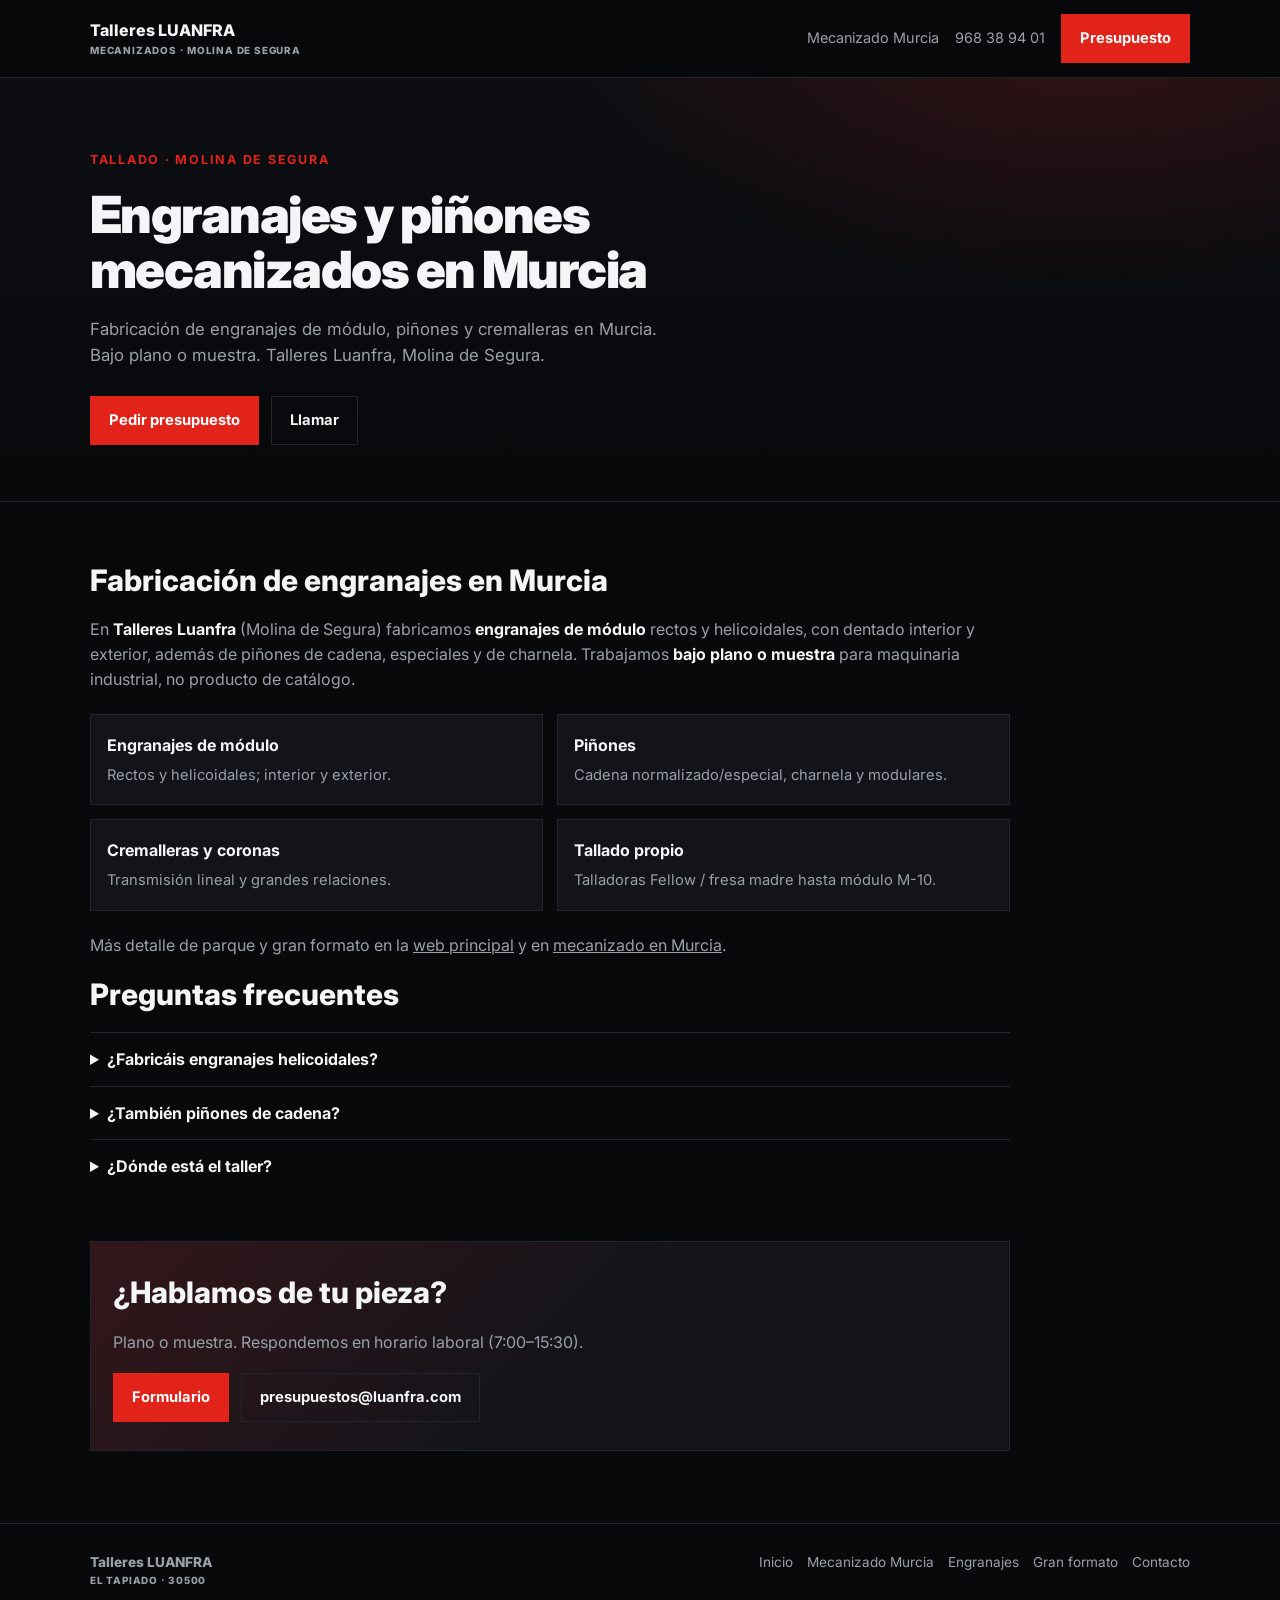
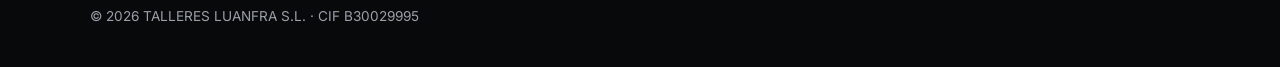
==== engranajes/index.html @ b8476b58 "Add engranajes and gran-formato SEO landings" ====
<!DOCTYPE html>
<html lang="es">
<head>
<meta charset="UTF-8">
<meta name="viewport" content="width=device-width, initial-scale=1.0">
<title>Engranajes y piñones en Murcia | Talleres Luanfra</title>
<meta name="description" content="Fabricación de engranajes de módulo, piñones y cremalleras en Murcia. Bajo plano o muestra. Talleres Luanfra, Molina de Segura.">
<link rel="canonical" href="https://www.luanfra.com/engranajes/">
<meta name="robots" content="index, follow, max-image-preview:large">
<meta name="geo.region" content="ES-MC">
<meta name="geo.placename" content="Molina de Segura">
<meta property="og:type" content="website">
<meta property="og:locale" content="es_ES">
<meta property="og:site_name" content="Talleres Luanfra S.L.">
<meta property="og:title" content="Engranajes y piñones mecanizados en Murcia">
<meta property="og:description" content="Fabricación de engranajes de módulo, piñones y cremalleras en Murcia. Bajo plano o muestra. Talleres Luanfra, Molina de Segura.">
<meta property="og:url" content="https://www.luanfra.com/engranajes/">
<meta property="og:image" content="https://www.luanfra.com/og-image.jpg">
<meta name="twitter:card" content="summary_large_image">
<link rel="icon" href="/favicon.ico" sizes="any">
<script type="application/ld+json">
{"@context":"https://schema.org","@type":["Service","ProfessionalService"],"name":"Engranajes y piñones mecanizados en Murcia","provider":{"@type":"LocalBusiness","name":"Talleres Luanfra S.L.","url":"https://www.luanfra.com/","telephone":"+34968389401","address":{"@type":"PostalAddress","streetAddress":"Calle Cañada Morcillo, s/n · Pol. Ind. El Tapiado","addressLocality":"Molina de Segura","addressRegion":"Murcia","postalCode":"30500","addressCountry":"ES"}},"areaServed":"ES-MC","url":"https://www.luanfra.com/engranajes/"}
</script>
<link rel="preconnect" href="https://fonts.googleapis.com">
<link rel="preconnect" href="https://fonts.gstatic.com" crossorigin>
<link href="https://fonts.googleapis.com/css2?family=Inter:wght@400;500;600;700;800;900&display=swap" rel="stylesheet">
<style>
:root{--rojo:#E2231A;--bg:#08090B;--fg:#F4F5F6;--muted:#9AA0A8;--card:#12141A;--line:#22252E;--f:'Inter',system-ui,sans-serif;--pad:clamp(20px,4.6vw,60px);--max:920px}
*{box-sizing:border-box;margin:0;padding:0}body{font-family:var(--f);background:var(--bg);color:var(--fg);line-height:1.55}
a{color:inherit}.wrap{width:min(100% - 2*var(--pad),1100px);margin-inline:auto}
.nav{position:sticky;top:0;z-index:20;background:rgba(8,9,11,.92);backdrop-filter:blur(10px);border-bottom:1px solid var(--line)}
.nav-in{display:flex;align-items:center;justify-content:space-between;gap:16px;padding:14px 0}
.marca{text-decoration:none;font-weight:800}.marca small{display:block;font-size:.62rem;color:var(--muted);letter-spacing:.08em}
.nav-links{display:flex;gap:16px;align-items:center;font-size:.9rem;color:var(--muted)}.nav-links a{text-decoration:none}
.btn{display:inline-flex;align-items:center;gap:8px;padding:12px 18px;font-weight:700;font-size:.92rem;text-decoration:none;border:1px solid transparent}
.btn-acc{background:var(--rojo);color:#fff}.btn-linea{border-color:var(--line)}
.hero{padding:72px 0 56px;border-bottom:1px solid var(--line);background:radial-gradient(900px 420px at 85% -10%,rgba(226,35,26,.18),transparent 60%),linear-gradient(180deg,#0c0e12,var(--bg))}
.eyebrow{color:var(--rojo);font-size:.78rem;font-weight:700;letter-spacing:.14em;text-transform:uppercase;margin-bottom:18px}
h1{font-size:clamp(2rem,5vw,3.2rem);line-height:1.08;font-weight:900;letter-spacing:-.03em;max-width:18ch;margin-bottom:18px}
.lead{font-size:1.05rem;color:var(--muted);max-width:54ch;margin-bottom:28px}.lead strong{color:var(--fg)}
.ctas{display:flex;flex-wrap:wrap;gap:12px}main{padding:56px 0 72px}.prose{max-width:var(--max)}
.prose h2{font-size:clamp(1.4rem,3vw,1.85rem);font-weight:800;margin:42px 0 14px}.prose h2:first-child{margin-top:0}
.prose p,.prose li{color:var(--muted)}.prose p{margin-bottom:14px}.prose strong{color:var(--fg)}
.prose ul{padding-left:1.15rem;margin:10px 0 18px}.prose li{margin:6px 0}
.grid{display:grid;grid-template-columns:repeat(2,1fr);gap:14px;margin:22px 0}
.card{background:var(--card);border:1px solid var(--line);padding:18px 16px}.card h3{font-size:1rem;margin-bottom:6px}.card p{font-size:.92rem;margin:0}
.faq details{border-top:1px solid var(--line);padding:14px 0}.faq summary{cursor:pointer;font-weight:700}
.cta-final{margin-top:48px;padding:28px 22px;background:linear-gradient(135deg,rgba(226,35,26,.16),transparent 55%),var(--card);border:1px solid var(--line)}
footer{border-top:1px solid var(--line);padding:28px 0 40px;color:var(--muted);font-size:.85rem}
.pie{display:flex;flex-wrap:wrap;gap:16px;justify-content:space-between;margin-bottom:18px}.pie nav{display:flex;flex-wrap:wrap;gap:14px}.pie a{text-decoration:none;color:var(--muted)}
@media(max-width:780px){.grid{grid-template-columns:1fr}.nav-links a:not(.btn){display:none}}
</style>
</head>
<body>
<nav class="nav"><div class="wrap nav-in">
<a class="marca" href="/">Talleres LUANFRA<small>MECANIZADOS · MOLINA DE SEGURA</small></a>
<div class="nav-links">
<a href="/mecanizado-murcia/">Mecanizado Murcia</a>
<a href="tel:+34968389401">968 38 94 01</a>
<a class="btn btn-acc" href="/#contacto">Presupuesto</a>
</div></div></nav>
<header class="hero"><div class="wrap">
<p class="eyebrow">Tallado · Molina de Segura</p>
<h1>Engranajes y piñones mecanizados en Murcia</h1>
<p class="lead">Fabricación de engranajes de módulo, piñones y cremalleras en Murcia. Bajo plano o muestra. Talleres Luanfra, Molina de Segura.</p>
<div class="ctas">
<a class="btn btn-acc" href="/#contacto">Pedir presupuesto</a>
<a class="btn btn-linea" href="tel:+34968389401">Llamar</a>
</div></div></header>
<main class="wrap"><article class="prose">
<h2>Fabricación de engranajes en Murcia</h2>
<p>En <strong>Talleres Luanfra</strong> (Molina de Segura) fabricamos <strong>engranajes de módulo</strong> rectos y helicoidales, con dentado interior y exterior, además de piñones de cadena, especiales y de charnela. Trabajamos <strong>bajo plano o muestra</strong> para maquinaria industrial, no producto de catálogo.</p>
<div class="grid">
<div class="card"><h3>Engranajes de módulo</h3><p>Rectos y helicoidales; interior y exterior.</p></div>
<div class="card"><h3>Piñones</h3><p>Cadena normalizado/especial, charnela y modulares.</p></div>
<div class="card"><h3>Cremalleras y coronas</h3><p>Transmisión lineal y grandes relaciones.</p></div>
<div class="card"><h3>Tallado propio</h3><p>Talladoras Fellow / fresa madre hasta módulo M-10.</p></div>
</div>
<p>Más detalle de parque y gran formato en la <a href="/">web principal</a> y en <a href="/mecanizado-murcia/">mecanizado en Murcia</a>.</p>
<div class="faq"><h2>Preguntas frecuentes</h2>
<details><summary>¿Fabricáis engranajes helicoidales?</summary><p>Sí, rectos y helicoidales según plano.</p></details>
<details><summary>¿También piñones de cadena?</summary><p>Sí, paso normalizado y especial, charnela y especiales.</p></details>
<details><summary>¿Dónde está el taller?</summary><p>Polígono El Tapiado, Molina de Segura (Murcia). Tel. 968 38 94 01.</p></details>
</div>
<div class="cta-final"><h2>¿Hablamos de tu pieza?</h2>
<p style="color:var(--muted);margin-bottom:18px">Plano o muestra. Respondemos en horario laboral (7:00–15:30).</p>
<div class="ctas"><a class="btn btn-acc" href="/#contacto">Formulario</a>
<a class="btn btn-linea" href="mailto:presupuestos@luanfra.com">presupuestos@luanfra.com</a></div></div>
</article></main>
<footer><div class="wrap"><div class="pie">
<a class="marca" href="/">Talleres LUANFRA<small>EL TAPIADO · 30500</small></a>
<nav><a href="/">Inicio</a><a href="/mecanizado-murcia/">Mecanizado Murcia</a><a href="/engranajes/">Engranajes</a><a href="/mecanizado-gran-formato/">Gran formato</a><a href="/#contacto">Contacto</a></nav>
</div><div>© <span id="y"></span> TALLERES LUANFRA S.L. · CIF B30029995</div></div></footer>
<script>document.getElementById('y').textContent=new Date().getFullYear()</script>
</body></html>
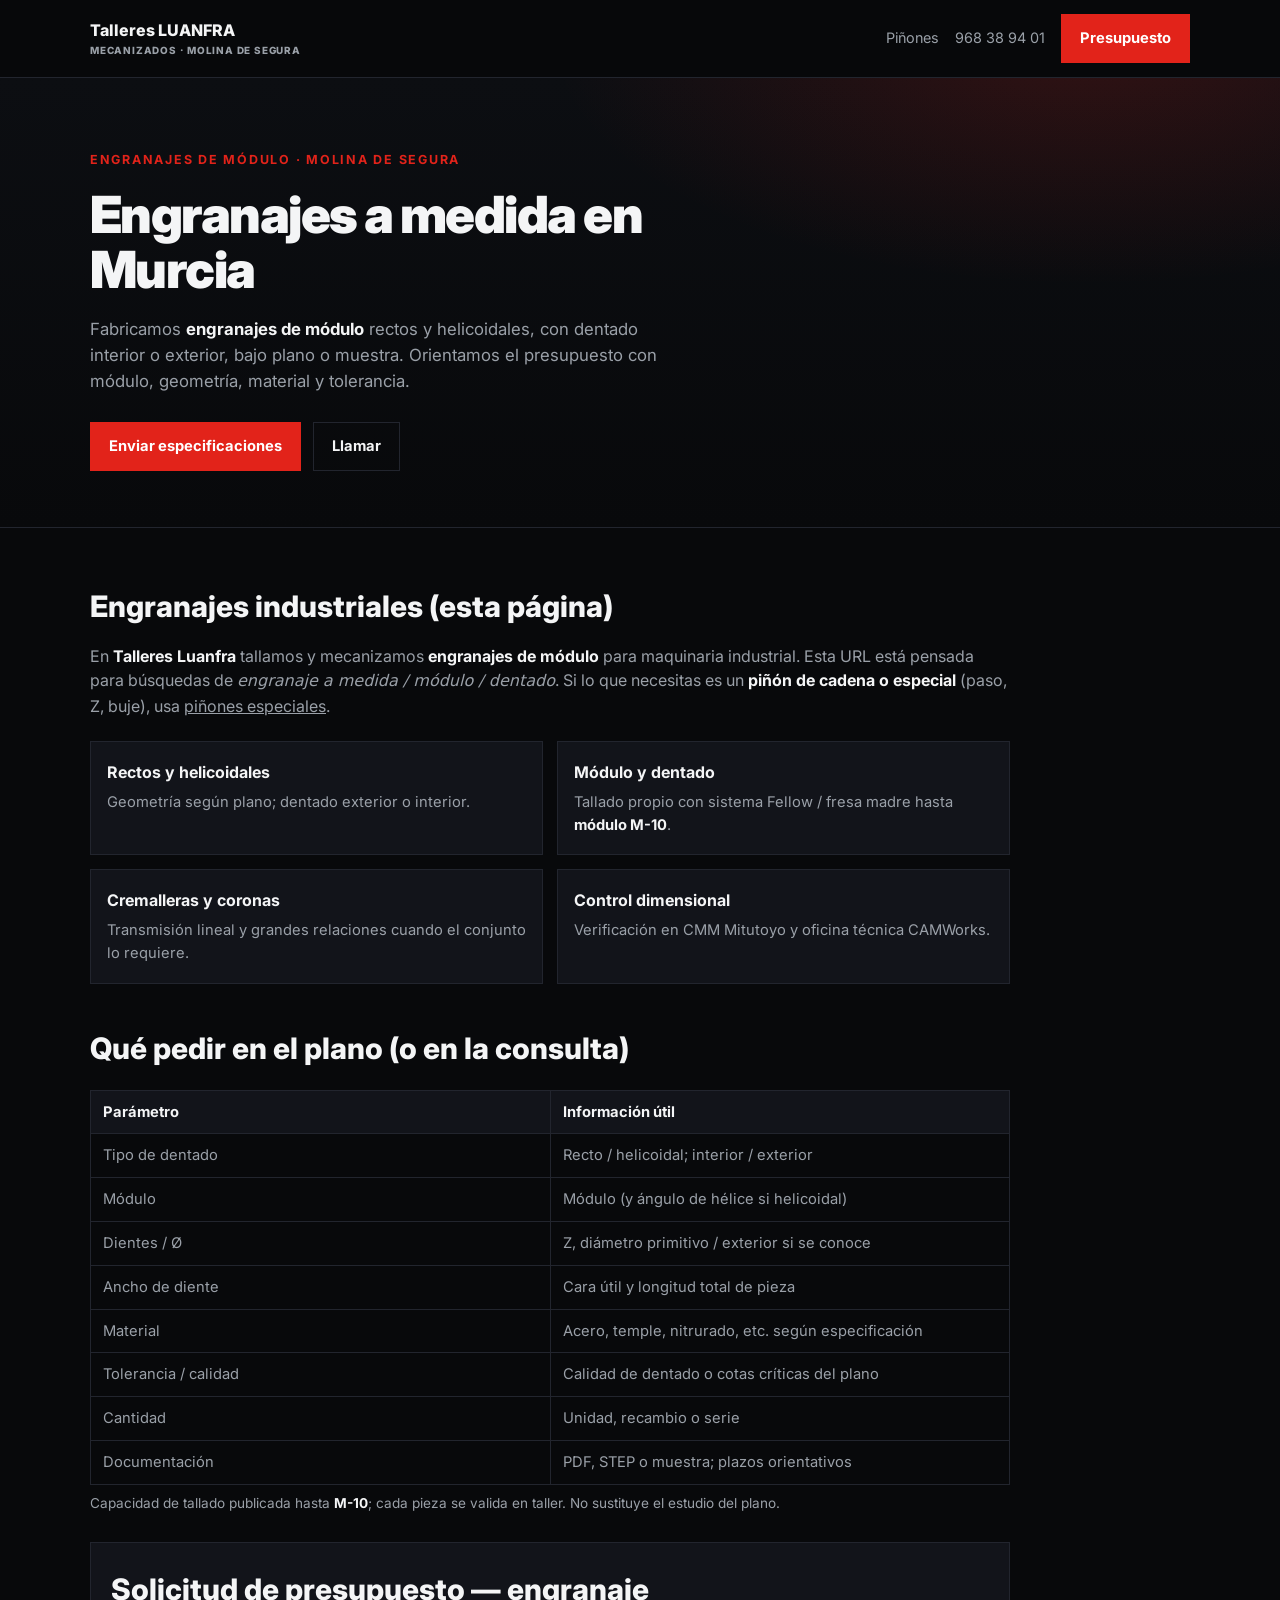
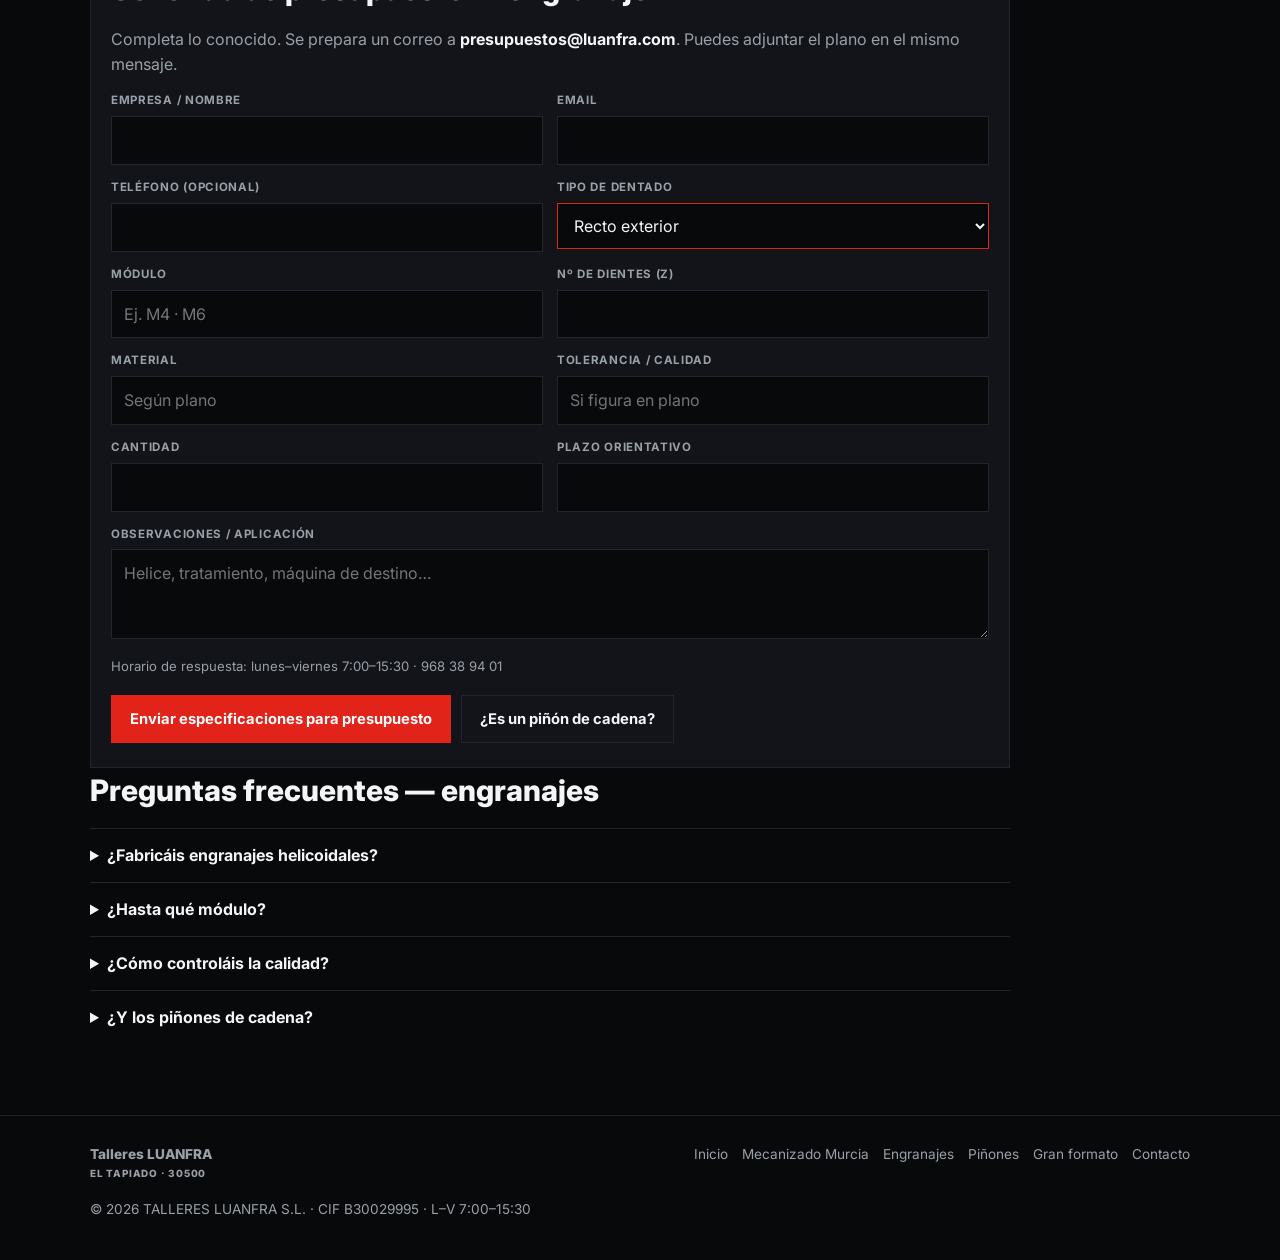
==== commit a87ebe88: "Differentiate service landings and unify hours for B2B capture. Rewrite pinones vs engranajes with g" ====
--- a/engranajes/index.html
+++ b/engranajes/index.html
@@ -3,8 +3,8 @@
 <head>
 <meta charset="UTF-8">
 <meta name="viewport" content="width=device-width, initial-scale=1.0">
-<title>Engranajes y piñones en Murcia | Talleres Luanfra</title>
-<meta name="description" content="Fabricación de engranajes de módulo, piñones y cremalleras en Murcia. Bajo plano o muestra. Talleres Luanfra, Molina de Segura.">
+<title>Engranajes a medida en Murcia | Talleres Luanfra</title>
+<meta name="description" content="Engranajes de módulo rectos y helicoidales, dentado interior y exterior, bajo plano. Módulo, material y tolerancia. Talleres Luanfra, Molina de Segura.">
 <link rel="canonical" href="https://www.luanfra.com/engranajes/">
 <meta name="robots" content="index, follow, max-image-preview:large">
 <meta name="geo.region" content="ES-MC">
@@ -12,14 +12,14 @@
 <meta property="og:type" content="website">
 <meta property="og:locale" content="es_ES">
 <meta property="og:site_name" content="Talleres Luanfra S.L.">
-<meta property="og:title" content="Engranajes y piñones mecanizados en Murcia">
-<meta property="og:description" content="Fabricación de engranajes de módulo, piñones y cremalleras en Murcia. Bajo plano o muestra. Talleres Luanfra, Molina de Segura.">
+<meta property="og:title" content="Engranajes a medida en Murcia">
+<meta property="og:description" content="Engranajes de módulo, dentado interior/exterior y control dimensional. Bajo plano o muestra.">
 <meta property="og:url" content="https://www.luanfra.com/engranajes/">
 <meta property="og:image" content="https://www.luanfra.com/og-image.jpg">
 <meta name="twitter:card" content="summary_large_image">
 <link rel="icon" href="/favicon.ico" sizes="any">
 <script type="application/ld+json">
-{"@context":"https://schema.org","@type":["Service","ProfessionalService"],"name":"Engranajes y piñones mecanizados en Murcia","provider":{"@type":"LocalBusiness","name":"Talleres Luanfra S.L.","url":"https://www.luanfra.com/","telephone":"+34968389401","address":{"@type":"PostalAddress","streetAddress":"Calle Cañada Morcillo, s/n · Pol. Ind. El Tapiado","addressLocality":"Molina de Segura","addressRegion":"Murcia","postalCode":"30500","addressCountry":"ES"}},"areaServed":"ES-MC","url":"https://www.luanfra.com/engranajes/"}
+{"@context":"https://schema.org","@type":["Service","ProfessionalService"],"name":"Engranajes a medida","description":"Fabricación de engranajes de módulo rectos y helicoidales, dentado interior y exterior, bajo plano en Molina de Segura (Murcia).","provider":{"@type":"LocalBusiness","name":"Talleres Luanfra S.L.","url":"https://www.luanfra.com/","telephone":"+34968389401","email":"presupuestos@luanfra.com","address":{"@type":"PostalAddress","streetAddress":"Calle Cañada Morcillo, s/n · Pol. Ind. El Tapiado","addressLocality":"Molina de Segura","addressRegion":"Murcia","postalCode":"30500","addressCountry":"ES"},"openingHoursSpecification":{"@type":"OpeningHoursSpecification","dayOfWeek":["Monday","Tuesday","Wednesday","Thursday","Friday"],"opens":"07:00","closes":"15:30"}},"areaServed":"ES-MC","url":"https://www.luanfra.com/engranajes/"}
 </script>
 <link rel="preconnect" href="https://fonts.googleapis.com">
 <link rel="preconnect" href="https://fonts.gstatic.com" crossorigin>
@@ -32,8 +32,8 @@
 .nav-in{display:flex;align-items:center;justify-content:space-between;gap:16px;padding:14px 0}
 .marca{text-decoration:none;font-weight:800}.marca small{display:block;font-size:.62rem;color:var(--muted);letter-spacing:.08em}
 .nav-links{display:flex;gap:16px;align-items:center;font-size:.9rem;color:var(--muted)}.nav-links a{text-decoration:none}
-.btn{display:inline-flex;align-items:center;gap:8px;padding:12px 18px;font-weight:700;font-size:.92rem;text-decoration:none;border:1px solid transparent}
-.btn-acc{background:var(--rojo);color:#fff}.btn-linea{border-color:var(--line)}
+.btn{display:inline-flex;align-items:center;justify-content:center;gap:8px;padding:12px 18px;font-weight:700;font-size:.92rem;text-decoration:none;border:1px solid transparent;cursor:pointer;font-family:inherit}
+.btn-acc{background:var(--rojo);color:#fff}.btn-linea{border-color:var(--line);background:transparent;color:var(--fg)}
 .hero{padding:72px 0 56px;border-bottom:1px solid var(--line);background:radial-gradient(900px 420px at 85% -10%,rgba(226,35,26,.18),transparent 60%),linear-gradient(180deg,#0c0e12,var(--bg))}
 .eyebrow{color:var(--rojo);font-size:.78rem;font-weight:700;letter-spacing:.14em;text-transform:uppercase;margin-bottom:18px}
 h1{font-size:clamp(2rem,5vw,3.2rem);line-height:1.08;font-weight:900;letter-spacing:-.03em;max-width:18ch;margin-bottom:18px}
@@ -44,52 +44,139 @@
 .prose ul{padding-left:1.15rem;margin:10px 0 18px}.prose li{margin:6px 0}
 .grid{display:grid;grid-template-columns:repeat(2,1fr);gap:14px;margin:22px 0}
 .card{background:var(--card);border:1px solid var(--line);padding:18px 16px}.card h3{font-size:1rem;margin-bottom:6px}.card p{font-size:.92rem;margin:0}
+table.tech{width:100%;border-collapse:collapse;margin:18px 0 8px;font-size:.92rem}
+table.tech th,table.tech td{border:1px solid var(--line);padding:10px 12px;text-align:left}
+table.tech th{background:var(--card);color:var(--fg);font-weight:700;width:38%}
+table.tech td{color:var(--muted)}.nota-tech{font-size:.85rem;color:var(--muted);margin-bottom:22px}
 .faq details{border-top:1px solid var(--line);padding:14px 0}.faq summary{cursor:pointer;font-weight:700}
-.cta-final{margin-top:48px;padding:28px 22px;background:linear-gradient(135deg,rgba(226,35,26,.16),transparent 55%),var(--card);border:1px solid var(--line)}
+.form-box{margin-top:28px;padding:24px 20px;background:var(--card);border:1px solid var(--line)}
+.form-box h2{margin-top:0!important}
+.form-grid{display:grid;grid-template-columns:1fr 1fr;gap:14px;margin-top:16px}
+.form-grid .full{grid-column:1/-1}
+.form-box label{display:block;font-size:.72rem;font-weight:700;letter-spacing:.06em;text-transform:uppercase;color:var(--muted);margin-bottom:6px}
+.form-box input,.form-box select,.form-box textarea{width:100%;background:var(--bg);border:1px solid var(--line);color:var(--fg);padding:11px 12px;font:inherit}
+.form-box input:focus,.form-box select,.form-box textarea:focus{outline:none;border-color:var(--rojo)}
+.form-box textarea{min-height:90px;resize:vertical}
+.form-box .hint{font-size:.82rem;color:var(--muted);margin:10px 0 0}
+.form-box .btns{display:flex;flex-wrap:wrap;gap:10px;margin-top:18px}
 footer{border-top:1px solid var(--line);padding:28px 0 40px;color:var(--muted);font-size:.85rem}
 .pie{display:flex;flex-wrap:wrap;gap:16px;justify-content:space-between;margin-bottom:18px}.pie nav{display:flex;flex-wrap:wrap;gap:14px}.pie a{text-decoration:none;color:var(--muted)}
-@media(max-width:780px){.grid{grid-template-columns:1fr}.nav-links a:not(.btn){display:none}}
+@media(max-width:780px){.grid,.form-grid{grid-template-columns:1fr}.nav-links a:not(.btn){display:none}}
 </style>
 </head>
 <body>
 <nav class="nav"><div class="wrap nav-in">
 <a class="marca" href="/">Talleres LUANFRA<small>MECANIZADOS · MOLINA DE SEGURA</small></a>
 <div class="nav-links">
-<a href="/mecanizado-murcia/">Mecanizado Murcia</a>
+<a href="/pinones/">Piñones</a>
 <a href="tel:+34968389401">968 38 94 01</a>
-<a class="btn btn-acc" href="/#contacto">Presupuesto</a>
+<a class="btn btn-acc" href="#presupuesto-engranaje">Presupuesto</a>
 </div></div></nav>
 <header class="hero"><div class="wrap">
-<p class="eyebrow">Tallado · Molina de Segura</p>
-<h1>Engranajes y piñones mecanizados en Murcia</h1>
-<p class="lead">Fabricación de engranajes de módulo, piñones y cremalleras en Murcia. Bajo plano o muestra. Talleres Luanfra, Molina de Segura.</p>
+<p class="eyebrow">Engranajes de módulo · Molina de Segura</p>
+<h1>Engranajes a medida en Murcia</h1>
+<p class="lead">Fabricamos <strong>engranajes de módulo</strong> rectos y helicoidales, con dentado interior o exterior, bajo plano o muestra. Orientamos el presupuesto con módulo, geometría, material y tolerancia.</p>
 <div class="ctas">
-<a class="btn btn-acc" href="/#contacto">Pedir presupuesto</a>
+<a class="btn btn-acc" href="#presupuesto-engranaje">Enviar especificaciones</a>
 <a class="btn btn-linea" href="tel:+34968389401">Llamar</a>
 </div></div></header>
 <main class="wrap"><article class="prose">
-<h2>Fabricación de engranajes en Murcia</h2>
-<p>En <strong>Talleres Luanfra</strong> (Molina de Segura) fabricamos <strong>engranajes de módulo</strong> rectos y helicoidales, con dentado interior y exterior, además de piñones de cadena, especiales y de charnela. Trabajamos <strong>bajo plano o muestra</strong> para maquinaria industrial, no producto de catálogo.</p>
+<h2>Engranajes industriales (esta página)</h2>
+<p>En <strong>Talleres Luanfra</strong> tallamos y mecanizamos <strong>engranajes de módulo</strong> para maquinaria industrial. Esta URL está pensada para búsquedas de <em>engranaje a medida / módulo / dentado</em>. Si lo que necesitas es un <strong>piñón de cadena o especial</strong> (paso, Z, buje), usa <a href="/pinones/">piñones especiales</a>.</p>
 <div class="grid">
-<div class="card"><h3>Engranajes de módulo</h3><p>Rectos y helicoidales; interior y exterior.</p></div>
-<div class="card"><h3>Piñones</h3><p>Cadena normalizado/especial, charnela y modulares.</p></div>
-<div class="card"><h3>Cremalleras y coronas</h3><p>Transmisión lineal y grandes relaciones.</p></div>
-<div class="card"><h3>Tallado propio</h3><p>Talladoras Fellow / fresa madre hasta módulo M-10.</p></div>
+<div class="card"><h3>Rectos y helicoidales</h3><p>Geometría según plano; dentado exterior o interior.</p></div>
+<div class="card"><h3>Módulo y dentado</h3><p>Tallado propio con sistema Fellow / fresa madre hasta <strong>módulo M-10</strong>.</p></div>
+<div class="card"><h3>Cremalleras y coronas</h3><p>Transmisión lineal y grandes relaciones cuando el conjunto lo requiere.</p></div>
+<div class="card"><h3>Control dimensional</h3><p>Verificación en CMM Mitutoyo y oficina técnica CAMWorks.</p></div>
 </div>
-<p>Más detalle de parque y gran formato en la <a href="/">web principal</a> y en <a href="/mecanizado-murcia/">mecanizado en Murcia</a>.</p>
-<div class="faq"><h2>Preguntas frecuentes</h2>
-<details><summary>¿Fabricáis engranajes helicoidales?</summary><p>Sí, rectos y helicoidales según plano.</p></details>
-<details><summary>¿También piñones de cadena?</summary><p>Sí, paso normalizado y especial, charnela y especiales.</p></details>
-<details><summary>¿Dónde está el taller?</summary><p>Polígono El Tapiado, Molina de Segura (Murcia). Tel. 968 38 94 01.</p></details>
+
+<h2>Qué pedir en el plano (o en la consulta)</h2>
+<table class="tech" aria-label="Especificaciones orientativas para engranajes">
+<thead><tr><th>Parámetro</th><th>Información útil</th></tr></thead>
+<tbody>
+<tr><td>Tipo de dentado</td><td>Recto / helicoidal; interior / exterior</td></tr>
+<tr><td>Módulo</td><td>Módulo (y ángulo de hélice si helicoidal)</td></tr>
+<tr><td>Dientes / Ø</td><td>Z, diámetro primitivo / exterior si se conoce</td></tr>
+<tr><td>Ancho de diente</td><td>Cara útil y longitud total de pieza</td></tr>
+<tr><td>Material</td><td>Acero, temple, nitrurado, etc. según especificación</td></tr>
+<tr><td>Tolerancia / calidad</td><td>Calidad de dentado o cotas críticas del plano</td></tr>
+<tr><td>Cantidad</td><td>Unidad, recambio o serie</td></tr>
+<tr><td>Documentación</td><td>PDF, STEP o muestra; plazos orientativos</td></tr>
+</tbody>
+</table>
+<p class="nota-tech">Capacidad de tallado publicada hasta <strong>M-10</strong>; cada pieza se valida en taller. No sustituye el estudio del plano.</p>
+
+<div class="form-box" id="presupuesto-engranaje">
+<h2>Solicitud de presupuesto — engranaje</h2>
+<p>Completa lo conocido. Se prepara un correo a <strong>presupuestos@luanfra.com</strong>. Puedes adjuntar el plano en el mismo mensaje.</p>
+<form id="form-eng" novalidate>
+<div class="form-grid">
+<div><label for="e-emp">Empresa / nombre</label><input id="e-emp" name="empresa" type="text" required autocomplete="organization"></div>
+<div><label for="e-mail">Email</label><input id="e-mail" name="email" type="email" required autocomplete="email"></div>
+<div><label for="e-tel">Teléfono (opcional)</label><input id="e-tel" name="telefono" type="tel" autocomplete="tel"></div>
+<div><label for="e-tipo">Tipo de dentado</label>
+<select id="e-tipo" name="tipo">
+<option value="Recto exterior">Recto exterior</option>
+<option value="Helicoidal exterior">Helicoidal exterior</option>
+<option value="Interior">Interior</option>
+<option value="Cremallera / corona">Cremallera / corona</option>
+<option value="No seguro">No seguro</option>
+</select></div>
+<div><label for="e-mod">Módulo</label><input id="e-mod" name="modulo" type="text" placeholder="Ej. M4 · M6"></div>
+<div><label for="e-z">Nº de dientes (Z)</label><input id="e-z" name="dientes" type="text" inputmode="numeric"></div>
+<div><label for="e-mat">Material</label><input id="e-mat" name="material" type="text" placeholder="Según plano"></div>
+<div><label for="e-tol">Tolerancia / calidad</label><input id="e-tol" name="tol" type="text" placeholder="Si figura en plano"></div>
+<div><label for="e-cant">Cantidad</label><input id="e-cant" name="cantidad" type="text"></div>
+<div><label for="e-plazo">Plazo orientativo</label><input id="e-plazo" name="plazo" type="text"></div>
+<div class="full"><label for="e-obs">Observaciones / aplicación</label><textarea id="e-obs" name="obs" placeholder="Helice, tratamiento, máquina de destino…"></textarea></div>
 </div>
-<div class="cta-final"><h2>¿Hablamos de tu pieza?</h2>
-<p style="color:var(--muted);margin-bottom:18px">Plano o muestra. Respondemos en horario laboral (7:00–15:30).</p>
-<div class="ctas"><a class="btn btn-acc" href="/#contacto">Formulario</a>
-<a class="btn btn-linea" href="mailto:presupuestos@luanfra.com">presupuestos@luanfra.com</a></div></div>
+<p class="hint">Horario de respuesta: lunes–viernes 7:00–15:30 · 968 38 94 01</p>
+<div class="btns">
+<button class="btn btn-acc" type="submit">Enviar especificaciones para presupuesto</button>
+<a class="btn btn-linea" href="/pinones/">¿Es un piñón de cadena?</a>
+</div>
+</form>
+</div>
+
+<div class="faq"><h2>Preguntas frecuentes — engranajes</h2>
+<details><summary>¿Fabricáis engranajes helicoidales?</summary><p>Sí, rectos y helicoidales según plano, con dentado interior o exterior.</p></details>
+<details><summary>¿Hasta qué módulo?</summary><p>Tallado propio orientativo hasta módulo M-10 (Fellow / fresa madre). Confirmamos cada pieza.</p></details>
+<details><summary>¿Cómo controláis la calidad?</summary><p>Verificación dimensional con CMM Mitutoyo y soporte de oficina técnica.</p></details>
+<details><summary>¿Y los piñones de cadena?</summary><p>Esa intención de búsqueda está en <a href="/pinones/">/pinones/</a> (paso, dientes, buje).</p></details>
+</div>
 </article></main>
 <footer><div class="wrap"><div class="pie">
 <a class="marca" href="/">Talleres LUANFRA<small>EL TAPIADO · 30500</small></a>
-<nav><a href="/">Inicio</a><a href="/mecanizado-murcia/">Mecanizado Murcia</a><a href="/engranajes/">Engranajes</a><a href="/mecanizado-gran-formato/">Gran formato</a><a href="/#contacto">Contacto</a></nav>
-</div><div>© <span id="y"></span> TALLERES LUANFRA S.L. · CIF B30029995</div></div></footer>
-<script>document.getElementById('y').textContent=new Date().getFullYear()</script>
-</body></html>+<nav><a href="/">Inicio</a><a href="/mecanizado-murcia/">Mecanizado Murcia</a><a href="/engranajes/">Engranajes</a><a href="/pinones/">Piñones</a><a href="/mecanizado-gran-formato/">Gran formato</a><a href="/#contacto">Contacto</a></nav>
+</div><div>© <span id="y"></span> TALLERES LUANFRA S.L. · CIF B30029995 · L–V 7:00–15:30</div></div></footer>
+<script>
+document.getElementById('y').textContent=new Date().getFullYear();
+document.getElementById('form-eng').addEventListener('submit',function(e){
+  e.preventDefault();
+  var g=function(id){return (document.getElementById(id).value||'').trim();};
+  if(!g('e-emp')||!g('e-mail')){alert('Indica empresa y email.');return;}
+  var body=[
+    'Solicitud presupuesto ENGRANAJE — web luanfra.com/engranajes/',
+    '',
+    'Empresa: '+g('e-emp'),
+    'Email: '+g('e-mail'),
+    'Teléfono: '+(g('e-tel')||'—'),
+    '',
+    'Tipo dentado: '+g('e-tipo'),
+    'Módulo: '+(g('e-mod')||'—'),
+    'Dientes (Z): '+(g('e-z')||'—'),
+    'Material: '+(g('e-mat')||'—'),
+    'Tolerancia / calidad: '+(g('e-tol')||'—'),
+    'Cantidad: '+(g('e-cant')||'—'),
+    'Plazo: '+(g('e-plazo')||'—'),
+    '',
+    'Observaciones:',
+    g('e-obs')||'—',
+    '',
+    '(Adjuntar plano PDF/STEP si se dispone.)'
+  ].join('\n');
+  window.location.href='mailto:presupuestos@luanfra.com?subject='+encodeURIComponent('Presupuesto engranaje — '+g('e-emp'))+'&body='+encodeURIComponent(body);
+});
+</script>
+</body>
+</html>
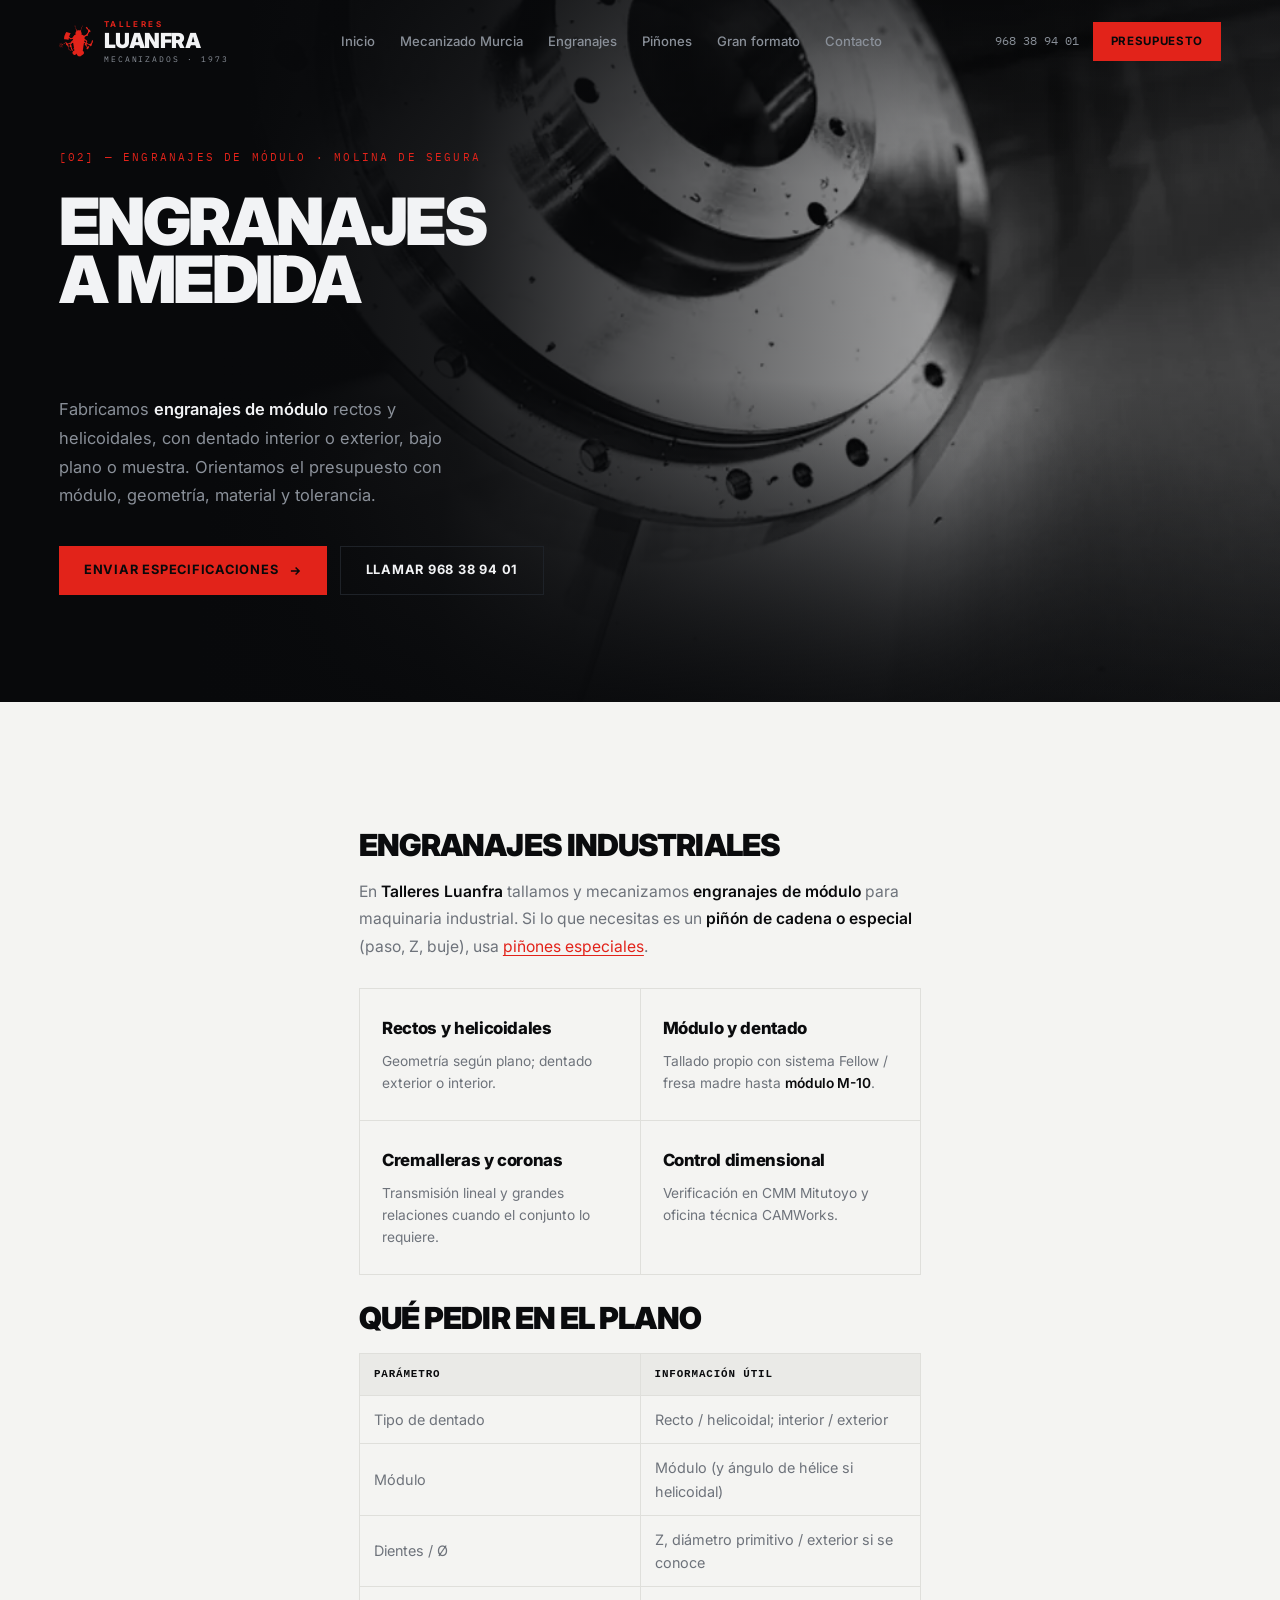
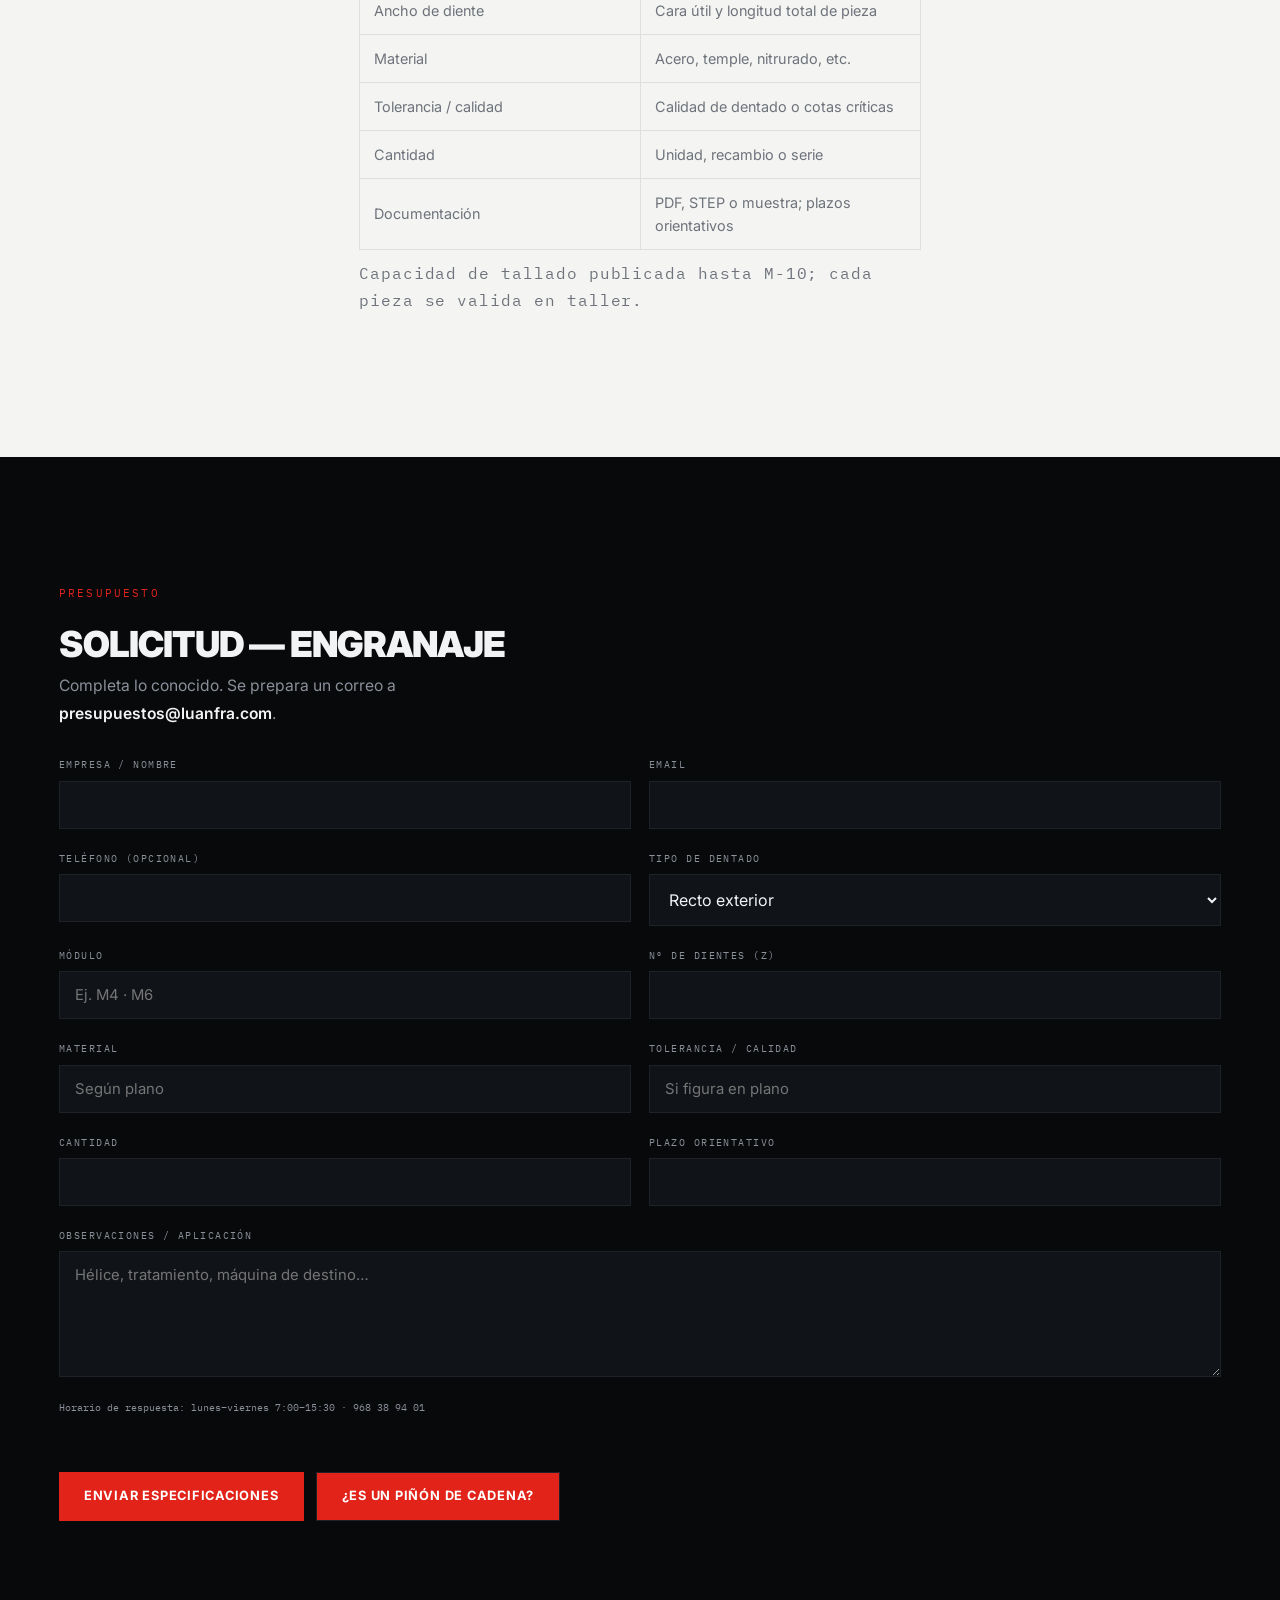
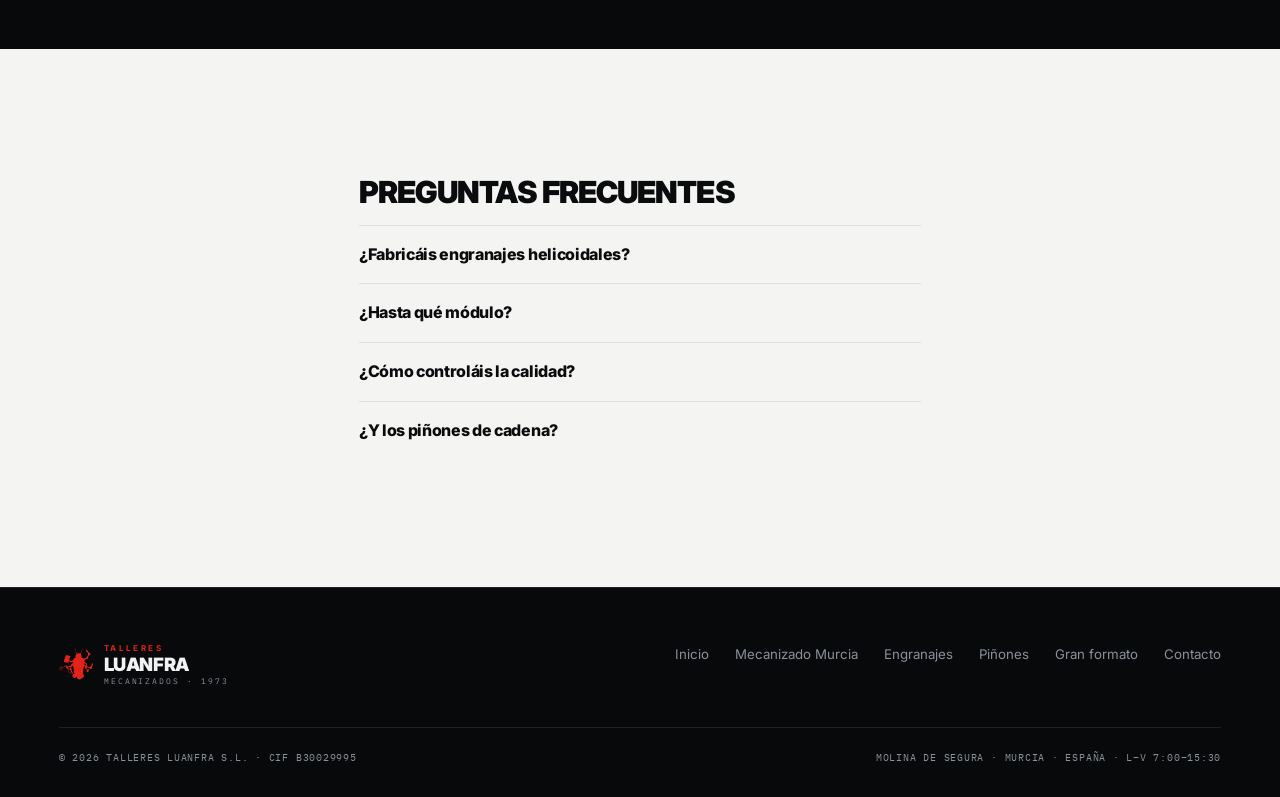
==== commit 19f5a9cc: "Unify landing pages with home visual design. Keep SEO URLs and forms; replace thin Inter chrome with" ====
--- a/engranajes/index.html
+++ b/engranajes/index.html
@@ -7,6 +7,7 @@
 <meta name="description" content="Engranajes de módulo rectos y helicoidales, dentado interior y exterior, bajo plano. Módulo, material y tolerancia. Talleres Luanfra, Molina de Segura.">
 <link rel="canonical" href="https://www.luanfra.com/engranajes/">
 <meta name="robots" content="index, follow, max-image-preview:large">
+<meta name="theme-color" content="#08090B">
 <meta name="geo.region" content="ES-MC">
 <meta name="geo.placename" content="Molina de Segura">
 <meta property="og:type" content="website">
@@ -17,164 +18,191 @@
 <meta property="og:url" content="https://www.luanfra.com/engranajes/">
 <meta property="og:image" content="https://www.luanfra.com/og-image.jpg">
 <meta name="twitter:card" content="summary_large_image">
+<meta name="twitter:image" content="https://www.luanfra.com/og-image.jpg">
 <link rel="icon" href="/favicon.ico" sizes="any">
-<script type="application/ld+json">
-{"@context":"https://schema.org","@type":["Service","ProfessionalService"],"name":"Engranajes a medida","description":"Fabricación de engranajes de módulo rectos y helicoidales, dentado interior y exterior, bajo plano en Molina de Segura (Murcia).","provider":{"@type":"LocalBusiness","name":"Talleres Luanfra S.L.","url":"https://www.luanfra.com/","telephone":"+34968389401","email":"presupuestos@luanfra.com","address":{"@type":"PostalAddress","streetAddress":"Calle Cañada Morcillo, s/n · Pol. Ind. El Tapiado","addressLocality":"Molina de Segura","addressRegion":"Murcia","postalCode":"30500","addressCountry":"ES"},"openingHoursSpecification":{"@type":"OpeningHoursSpecification","dayOfWeek":["Monday","Tuesday","Wednesday","Thursday","Friday"],"opens":"07:00","closes":"15:30"}},"areaServed":"ES-MC","url":"https://www.luanfra.com/engranajes/"}
-</script>
+<link rel="icon" type="image/png" sizes="96x96" href="/favicon-96.png">
+<link rel="apple-touch-icon" sizes="180x180" href="/apple-touch-icon.png">
+<script type="application/ld+json">{"@context":"https://schema.org","@type":["Service","ProfessionalService"],"name":"Engranajes a medida","description":"Fabricación de engranajes de módulo rectos y helicoidales, dentado interior y exterior, bajo plano en Molina de Segura (Murcia).","provider":{"@type":"LocalBusiness","name":"Talleres Luanfra S.L.","url":"https://www.luanfra.com/","telephone":"+34968389401","email":"presupuestos@luanfra.com","address":{"@type":"PostalAddress","streetAddress":"Calle Cañada Morcillo, s/n · Pol. Ind. El Tapiado","addressLocality":"Molina de Segura","addressRegion":"Murcia","postalCode":"30500","addressCountry":"ES"},"openingHoursSpecification":{"@type":"OpeningHoursSpecification","dayOfWeek":["Monday","Tuesday","Wednesday","Thursday","Friday"],"opens":"07:00","closes":"15:30"}},"areaServed":"ES-MC","url":"https://www.luanfra.com/engranajes/"}</script>
 <link rel="preconnect" href="https://fonts.googleapis.com">
 <link rel="preconnect" href="https://fonts.gstatic.com" crossorigin>
-<link href="https://fonts.googleapis.com/css2?family=Inter:wght@400;500;600;700;800;900&display=swap" rel="stylesheet">
-<style>
-:root{--rojo:#E2231A;--bg:#08090B;--fg:#F4F5F6;--muted:#9AA0A8;--card:#12141A;--line:#22252E;--f:'Inter',system-ui,sans-serif;--pad:clamp(20px,4.6vw,60px);--max:920px}
-*{box-sizing:border-box;margin:0;padding:0}body{font-family:var(--f);background:var(--bg);color:var(--fg);line-height:1.55}
-a{color:inherit}.wrap{width:min(100% - 2*var(--pad),1100px);margin-inline:auto}
-.nav{position:sticky;top:0;z-index:20;background:rgba(8,9,11,.92);backdrop-filter:blur(10px);border-bottom:1px solid var(--line)}
-.nav-in{display:flex;align-items:center;justify-content:space-between;gap:16px;padding:14px 0}
-.marca{text-decoration:none;font-weight:800}.marca small{display:block;font-size:.62rem;color:var(--muted);letter-spacing:.08em}
-.nav-links{display:flex;gap:16px;align-items:center;font-size:.9rem;color:var(--muted)}.nav-links a{text-decoration:none}
-.btn{display:inline-flex;align-items:center;justify-content:center;gap:8px;padding:12px 18px;font-weight:700;font-size:.92rem;text-decoration:none;border:1px solid transparent;cursor:pointer;font-family:inherit}
-.btn-acc{background:var(--rojo);color:#fff}.btn-linea{border-color:var(--line);background:transparent;color:var(--fg)}
-.hero{padding:72px 0 56px;border-bottom:1px solid var(--line);background:radial-gradient(900px 420px at 85% -10%,rgba(226,35,26,.18),transparent 60%),linear-gradient(180deg,#0c0e12,var(--bg))}
-.eyebrow{color:var(--rojo);font-size:.78rem;font-weight:700;letter-spacing:.14em;text-transform:uppercase;margin-bottom:18px}
-h1{font-size:clamp(2rem,5vw,3.2rem);line-height:1.08;font-weight:900;letter-spacing:-.03em;max-width:18ch;margin-bottom:18px}
-.lead{font-size:1.05rem;color:var(--muted);max-width:54ch;margin-bottom:28px}.lead strong{color:var(--fg)}
-.ctas{display:flex;flex-wrap:wrap;gap:12px}main{padding:56px 0 72px}.prose{max-width:var(--max)}
-.prose h2{font-size:clamp(1.4rem,3vw,1.85rem);font-weight:800;margin:42px 0 14px}.prose h2:first-child{margin-top:0}
-.prose p,.prose li{color:var(--muted)}.prose p{margin-bottom:14px}.prose strong{color:var(--fg)}
-.prose ul{padding-left:1.15rem;margin:10px 0 18px}.prose li{margin:6px 0}
-.grid{display:grid;grid-template-columns:repeat(2,1fr);gap:14px;margin:22px 0}
-.card{background:var(--card);border:1px solid var(--line);padding:18px 16px}.card h3{font-size:1rem;margin-bottom:6px}.card p{font-size:.92rem;margin:0}
-table.tech{width:100%;border-collapse:collapse;margin:18px 0 8px;font-size:.92rem}
-table.tech th,table.tech td{border:1px solid var(--line);padding:10px 12px;text-align:left}
-table.tech th{background:var(--card);color:var(--fg);font-weight:700;width:38%}
-table.tech td{color:var(--muted)}.nota-tech{font-size:.85rem;color:var(--muted);margin-bottom:22px}
-.faq details{border-top:1px solid var(--line);padding:14px 0}.faq summary{cursor:pointer;font-weight:700}
-.form-box{margin-top:28px;padding:24px 20px;background:var(--card);border:1px solid var(--line)}
-.form-box h2{margin-top:0!important}
-.form-grid{display:grid;grid-template-columns:1fr 1fr;gap:14px;margin-top:16px}
-.form-grid .full{grid-column:1/-1}
-.form-box label{display:block;font-size:.72rem;font-weight:700;letter-spacing:.06em;text-transform:uppercase;color:var(--muted);margin-bottom:6px}
-.form-box input,.form-box select,.form-box textarea{width:100%;background:var(--bg);border:1px solid var(--line);color:var(--fg);padding:11px 12px;font:inherit}
-.form-box input:focus,.form-box select,.form-box textarea:focus{outline:none;border-color:var(--rojo)}
-.form-box textarea{min-height:90px;resize:vertical}
-.form-box .hint{font-size:.82rem;color:var(--muted);margin:10px 0 0}
-.form-box .btns{display:flex;flex-wrap:wrap;gap:10px;margin-top:18px}
-footer{border-top:1px solid var(--line);padding:28px 0 40px;color:var(--muted);font-size:.85rem}
-.pie{display:flex;flex-wrap:wrap;gap:16px;justify-content:space-between;margin-bottom:18px}.pie nav{display:flex;flex-wrap:wrap;gap:14px}.pie a{text-decoration:none;color:var(--muted)}
-@media(max-width:780px){.grid,.form-grid{grid-template-columns:1fr}.nav-links a:not(.btn){display:none}}
-</style>
+<link href="https://fonts.googleapis.com/css2?family=Inter:wght@400;500;600;700;800;900&family=IBM+Plex+Mono:wght@400;500&display=swap" rel="stylesheet">
+<link rel="stylesheet" href="/css/landings.css">
 </head>
 <body>
-<nav class="nav"><div class="wrap nav-in">
-<a class="marca" href="/">Talleres LUANFRA<small>MECANIZADOS · MOLINA DE SEGURA</small></a>
-<div class="nav-links">
-<a href="/pinones/">Piñones</a>
-<a href="tel:+34968389401">968 38 94 01</a>
-<a class="btn btn-acc" href="#presupuesto-engranaje">Presupuesto</a>
-</div></div></nav>
-<header class="hero"><div class="wrap">
-<p class="eyebrow">Engranajes de módulo · Molina de Segura</p>
-<h1>Engranajes a medida en Murcia</h1>
-<p class="lead">Fabricamos <strong>engranajes de módulo</strong> rectos y helicoidales, con dentado interior o exterior, bajo plano o muestra. Orientamos el presupuesto con módulo, geometría, material y tolerancia.</p>
-<div class="ctas">
-<a class="btn btn-acc" href="#presupuesto-engranaje">Enviar especificaciones</a>
-<a class="btn btn-linea" href="tel:+34968389401">Llamar</a>
-</div></div></header>
-<main class="wrap"><article class="prose">
-<h2>Engranajes industriales (esta página)</h2>
-<p>En <strong>Talleres Luanfra</strong> tallamos y mecanizamos <strong>engranajes de módulo</strong> para maquinaria industrial. Esta URL está pensada para búsquedas de <em>engranaje a medida / módulo / dentado</em>. Si lo que necesitas es un <strong>piñón de cadena o especial</strong> (paso, Z, buje), usa <a href="/pinones/">piñones especiales</a>.</p>
-<div class="grid">
-<div class="card"><h3>Rectos y helicoidales</h3><p>Geometría según plano; dentado exterior o interior.</p></div>
-<div class="card"><h3>Módulo y dentado</h3><p>Tallado propio con sistema Fellow / fresa madre hasta <strong>módulo M-10</strong>.</p></div>
-<div class="card"><h3>Cremalleras y coronas</h3><p>Transmisión lineal y grandes relaciones cuando el conjunto lo requiere.</p></div>
-<div class="card"><h3>Control dimensional</h3><p>Verificación en CMM Mitutoyo y oficina técnica CAMWorks.</p></div>
-</div>
-
-<h2>Qué pedir en el plano (o en la consulta)</h2>
-<table class="tech" aria-label="Especificaciones orientativas para engranajes">
-<thead><tr><th>Parámetro</th><th>Información útil</th></tr></thead>
-<tbody>
-<tr><td>Tipo de dentado</td><td>Recto / helicoidal; interior / exterior</td></tr>
-<tr><td>Módulo</td><td>Módulo (y ángulo de hélice si helicoidal)</td></tr>
-<tr><td>Dientes / Ø</td><td>Z, diámetro primitivo / exterior si se conoce</td></tr>
-<tr><td>Ancho de diente</td><td>Cara útil y longitud total de pieza</td></tr>
-<tr><td>Material</td><td>Acero, temple, nitrurado, etc. según especificación</td></tr>
-<tr><td>Tolerancia / calidad</td><td>Calidad de dentado o cotas críticas del plano</td></tr>
-<tr><td>Cantidad</td><td>Unidad, recambio o serie</td></tr>
-<tr><td>Documentación</td><td>PDF, STEP o muestra; plazos orientativos</td></tr>
-</tbody>
-</table>
-<p class="nota-tech">Capacidad de tallado publicada hasta <strong>M-10</strong>; cada pieza se valida en taller. No sustituye el estudio del plano.</p>
-
-<div class="form-box" id="presupuesto-engranaje">
-<h2>Solicitud de presupuesto — engranaje</h2>
-<p>Completa lo conocido. Se prepara un correo a <strong>presupuestos@luanfra.com</strong>. Puedes adjuntar el plano en el mismo mensaje.</p>
-<form id="form-eng" novalidate>
-<div class="form-grid">
-<div><label for="e-emp">Empresa / nombre</label><input id="e-emp" name="empresa" type="text" required autocomplete="organization"></div>
-<div><label for="e-mail">Email</label><input id="e-mail" name="email" type="email" required autocomplete="email"></div>
-<div><label for="e-tel">Teléfono (opcional)</label><input id="e-tel" name="telefono" type="tel" autocomplete="tel"></div>
-<div><label for="e-tipo">Tipo de dentado</label>
-<select id="e-tipo" name="tipo">
-<option value="Recto exterior">Recto exterior</option>
-<option value="Helicoidal exterior">Helicoidal exterior</option>
-<option value="Interior">Interior</option>
-<option value="Cremallera / corona">Cremallera / corona</option>
-<option value="No seguro">No seguro</option>
-</select></div>
-<div><label for="e-mod">Módulo</label><input id="e-mod" name="modulo" type="text" placeholder="Ej. M4 · M6"></div>
-<div><label for="e-z">Nº de dientes (Z)</label><input id="e-z" name="dientes" type="text" inputmode="numeric"></div>
-<div><label for="e-mat">Material</label><input id="e-mat" name="material" type="text" placeholder="Según plano"></div>
-<div><label for="e-tol">Tolerancia / calidad</label><input id="e-tol" name="tol" type="text" placeholder="Si figura en plano"></div>
-<div><label for="e-cant">Cantidad</label><input id="e-cant" name="cantidad" type="text"></div>
-<div><label for="e-plazo">Plazo orientativo</label><input id="e-plazo" name="plazo" type="text"></div>
-<div class="full"><label for="e-obs">Observaciones / aplicación</label><textarea id="e-obs" name="obs" placeholder="Helice, tratamiento, máquina de destino…"></textarea></div>
-</div>
-<p class="hint">Horario de respuesta: lunes–viernes 7:00–15:30 · 968 38 94 01</p>
-<div class="btns">
-<button class="btn btn-acc" type="submit">Enviar especificaciones para presupuesto</button>
-<a class="btn btn-linea" href="/pinones/">¿Es un piñón de cadena?</a>
-</div>
-</form>
-</div>
-
-<div class="faq"><h2>Preguntas frecuentes — engranajes</h2>
-<details><summary>¿Fabricáis engranajes helicoidales?</summary><p>Sí, rectos y helicoidales según plano, con dentado interior o exterior.</p></details>
-<details><summary>¿Hasta qué módulo?</summary><p>Tallado propio orientativo hasta módulo M-10 (Fellow / fresa madre). Confirmamos cada pieza.</p></details>
-<details><summary>¿Cómo controláis la calidad?</summary><p>Verificación dimensional con CMM Mitutoyo y soporte de oficina técnica.</p></details>
-<details><summary>¿Y los piñones de cadena?</summary><p>Esa intención de búsqueda está en <a href="/pinones/">/pinones/</a> (paso, dientes, buje).</p></details>
-</div>
-</article></main>
-<footer><div class="wrap"><div class="pie">
-<a class="marca" href="/">Talleres LUANFRA<small>EL TAPIADO · 30500</small></a>
-<nav><a href="/">Inicio</a><a href="/mecanizado-murcia/">Mecanizado Murcia</a><a href="/engranajes/">Engranajes</a><a href="/pinones/">Piñones</a><a href="/mecanizado-gran-formato/">Gran formato</a><a href="/#contacto">Contacto</a></nav>
-</div><div>© <span id="y"></span> TALLERES LUANFRA S.L. · CIF B30029995 · L–V 7:00–15:30</div></div></footer>
+
+<nav class="nav nav-negro" id="nav">
+  <div class="wrap nav-in">
+    <a class="marca" href="/" aria-label="Talleres Luanfra — inicio">
+      <i class="marca-logo" aria-hidden="true"></i>
+      <span class="marca-txt"><i class="sup">Talleres</i>LUANFRA<small>MECANIZADOS · 1973</small></span>
+    </a>
+    <div class="menu" id="menu">
+      <a href="/">Inicio</a>
+      <a href="/mecanizado-murcia/">Mecanizado Murcia</a>
+      <a href="/engranajes/">Engranajes</a>
+      <a href="/pinones/">Piñones</a>
+      <a href="/mecanizado-gran-formato/">Gran formato</a>
+      <a href="/#contacto">Contacto</a>
+    </div>
+    <div class="nav-acc">
+      <a class="tel" href="tel:+34968389401">968 38 94 01</a>
+      <a class="btn btn-acc btn-sm" href="#presupuesto-engranaje">Presupuesto</a>
+      <button class="burger" id="burger" aria-label="Menú" aria-expanded="false" aria-controls="menu">
+        <span></span><span></span><span></span>
+      </button>
+    </div>
+  </div>
+</nav>
+
+<header class="hero hero-page tema t-negro" id="top" data-tema="negro">
+  <div class="hero-maquina" aria-hidden="true">
+    <picture>
+      <source srcset="/img/pieza-bn.webp" type="image/webp">
+      <img src="/img/pieza-bn.jpg" alt="" width="2000" height="1267" fetchpriority="high" decoding="async">
+    </picture>
+  </div>
+  <div class="wrap hero-in">
+    <span class="marca-sec">[02] — Engranajes de módulo · Molina de Segura</span>
+    <h1 class="h-xl">Engranajes<br>a medida<br><span class="perfil">en Murcia</span></h1>
+    <p class="cuerpo">Fabricamos <strong>engranajes de módulo</strong> rectos y helicoidales, con dentado interior o exterior, bajo plano o muestra. Orientamos el presupuesto con módulo, geometría, material y tolerancia.</p>
+    <div class="hero-ctas">
+      <a class="btn btn-acc" href="#presupuesto-engranaje">Enviar especificaciones
+        <svg width="14" height="14" viewBox="0 0 24 24" fill="none" stroke="currentColor" stroke-width="2.6" aria-hidden="true"><path d="M5 12h14M13 6l6 6-6 6"/></svg>
+      </a>
+      <a class="btn btn-linea" href="tel:+34968389401">Llamar 968 38 94 01</a>
+    </div>
+  </div>
+</header>
+
+<section class="tema t-blanco sec" data-tema="blanco">
+  <div class="wrap prosa">
+    <h2>Engranajes industriales</h2>
+    <p>En <strong>Talleres Luanfra</strong> tallamos y mecanizamos <strong>engranajes de módulo</strong> para maquinaria industrial. Si lo que necesitas es un <strong>piñón de cadena o especial</strong> (paso, Z, buje), usa <a href="/pinones/">piñones especiales</a>.</p>
+    <div class="cards">
+      <div class="card-l"><h3>Rectos y helicoidales</h3><p>Geometría según plano; dentado exterior o interior.</p></div>
+      <div class="card-l"><h3>Módulo y dentado</h3><p>Tallado propio con sistema Fellow / fresa madre hasta <strong>módulo M-10</strong>.</p></div>
+      <div class="card-l"><h3>Cremalleras y coronas</h3><p>Transmisión lineal y grandes relaciones cuando el conjunto lo requiere.</p></div>
+      <div class="card-l"><h3>Control dimensional</h3><p>Verificación en CMM Mitutoyo y oficina técnica CAMWorks.</p></div>
+    </div>
+    <h2>Qué pedir en el plano</h2>
+    <table class="tech" aria-label="Especificaciones orientativas para engranajes">
+      <thead><tr><th>Parámetro</th><th>Información útil</th></tr></thead>
+      <tbody>
+        <tr><td>Tipo de dentado</td><td>Recto / helicoidal; interior / exterior</td></tr>
+        <tr><td>Módulo</td><td>Módulo (y ángulo de hélice si helicoidal)</td></tr>
+        <tr><td>Dientes / Ø</td><td>Z, diámetro primitivo / exterior si se conoce</td></tr>
+        <tr><td>Ancho de diente</td><td>Cara útil y longitud total de pieza</td></tr>
+        <tr><td>Material</td><td>Acero, temple, nitrurado, etc.</td></tr>
+        <tr><td>Tolerancia / calidad</td><td>Calidad de dentado o cotas críticas</td></tr>
+        <tr><td>Cantidad</td><td>Unidad, recambio o serie</td></tr>
+        <tr><td>Documentación</td><td>PDF, STEP o muestra; plazos orientativos</td></tr>
+      </tbody>
+    </table>
+    <p class="nota-tech">Capacidad de tallado publicada hasta M-10; cada pieza se valida en taller.</p>
+  </div>
+</section>
+<section class="tema t-negro sec" id="presupuesto-engranaje" data-tema="negro">
+  <div class="wrap">
+    <span class="marca-sec">Presupuesto</span>
+    <h2 class="h-l" style="margin-bottom:12px">Solicitud — engranaje</h2>
+    <p class="cuerpo" style="margin-bottom:8px">Completa lo conocido. Se prepara un correo a <strong>presupuestos@luanfra.com</strong>.</p>
+    <div class="form form-box">
+      <form id="form-eng" novalidate>
+        <div class="form-grid">
+          <div><label for="e-emp">Empresa / nombre</label><input id="e-emp" name="empresa" type="text" required autocomplete="organization"></div>
+          <div><label for="e-mail">Email</label><input id="e-mail" name="email" type="email" required autocomplete="email"></div>
+          <div><label for="e-tel">Teléfono (opcional)</label><input id="e-tel" name="telefono" type="tel" autocomplete="tel"></div>
+          <div><label for="e-tipo">Tipo de dentado</label>
+            <select id="e-tipo" name="tipo">
+              <option value="Recto exterior">Recto exterior</option>
+              <option value="Helicoidal exterior">Helicoidal exterior</option>
+              <option value="Interior">Interior</option>
+              <option value="Cremallera / corona">Cremallera / corona</option>
+              <option value="No seguro">No seguro</option>
+            </select>
+          </div>
+          <div><label for="e-mod">Módulo</label><input id="e-mod" name="modulo" type="text" placeholder="Ej. M4 · M6"></div>
+          <div><label for="e-z">Nº de dientes (Z)</label><input id="e-z" name="dientes" type="text" inputmode="numeric"></div>
+          <div><label for="e-mat">Material</label><input id="e-mat" name="material" type="text" placeholder="Según plano"></div>
+          <div><label for="e-tol">Tolerancia / calidad</label><input id="e-tol" name="tol" type="text" placeholder="Si figura en plano"></div>
+          <div><label for="e-cant">Cantidad</label><input id="e-cant" name="cantidad" type="text"></div>
+          <div><label for="e-plazo">Plazo orientativo</label><input id="e-plazo" name="plazo" type="text"></div>
+          <div class="full"><label for="e-obs">Observaciones / aplicación</label><textarea id="e-obs" name="obs" placeholder="Hélice, tratamiento, máquina de destino…"></textarea></div>
+        </div>
+        <p class="nota">Horario de respuesta: lunes–viernes 7:00–15:30 · 968 38 94 01</p>
+        <div class="btns">
+          <button class="btn btn-acc" type="submit">Enviar especificaciones</button>
+          <a class="btn btn-linea" href="/pinones/">¿Es un piñón de cadena?</a>
+        </div>
+      </form>
+    </div>
+  </div>
+</section>
+<section class="tema t-blanco sec" data-tema="blanco">
+  <div class="wrap prosa faq">
+    <h2>Preguntas frecuentes</h2>
+    <details><summary>¿Fabricáis engranajes helicoidales?</summary><p>Sí, rectos y helicoidales según plano, con dentado interior o exterior.</p></details>
+    <details><summary>¿Hasta qué módulo?</summary><p>Tallado propio orientativo hasta módulo M-10 (Fellow / fresa madre). Confirmamos cada pieza.</p></details>
+    <details><summary>¿Cómo controláis la calidad?</summary><p>Verificación dimensional con CMM Mitutoyo y soporte de oficina técnica.</p></details>
+    <details><summary>¿Y los piñones de cadena?</summary><p>Esa intención está en <a href="/pinones/">/pinones/</a> (paso, dientes, buje).</p></details>
+  </div>
+</section>
+
+<footer class="tema t-negro">
+  <div class="wrap">
+    <div class="pie">
+      <a class="marca" href="/" style="--nav-acc:#E2231A;--nav-inv:#08090B;--nav-sec:#8A9099">
+        <i class="marca-logo" aria-hidden="true"></i>
+        <span class="marca-txt" style="font-size:1.15rem"><i class="sup">Talleres</i>LUANFRA<small>MECANIZADOS · 1973</small></span>
+      </a>
+      <nav class="pie-nav" aria-label="Pie de página">
+        <a href="/">Inicio</a>
+        <a href="/mecanizado-murcia/">Mecanizado Murcia</a>
+        <a href="/engranajes/">Engranajes</a>
+        <a href="/pinones/">Piñones</a>
+        <a href="/mecanizado-gran-formato/">Gran formato</a>
+        <a href="/#contacto">Contacto</a>
+      </nav>
+    </div>
+    <div class="legal">
+      <span>© <span id="anio">2026</span> TALLERES LUANFRA S.L. · CIF B30029995</span>
+      <span>MOLINA DE SEGURA · MURCIA · ESPAÑA · L–V 7:00–15:30</span>
+    </div>
+  </div>
+</footer>
+
 <script>
-document.getElementById('y').textContent=new Date().getFullYear();
+(function(){
+  var nav=document.getElementById('nav');
+  var burger=document.getElementById('burger');
+  var menu=document.getElementById('menu');
+  var y=document.getElementById('anio');
+  if(y) y.textContent=new Date().getFullYear();
+  if(burger&&menu){
+    burger.addEventListener('click',function(){
+      var ab=menu.classList.toggle('abierto');
+      burger.classList.toggle('x',ab);
+      burger.setAttribute('aria-expanded',String(ab));
+      document.body.style.overflow=ab?'hidden':'';
+    });
+    menu.querySelectorAll('a').forEach(function(a){
+      a.addEventListener('click',function(){
+        menu.classList.remove('abierto');burger.classList.remove('x');
+        burger.setAttribute('aria-expanded','false');document.body.style.overflow='';
+      });
+    });
+  }
+  window.addEventListener('scroll',function(){
+    if(nav) nav.classList.toggle('fija', window.scrollY>30);
+  },{passive:true});
+})();
+</script>
+<script>
 document.getElementById('form-eng').addEventListener('submit',function(e){
   e.preventDefault();
   var g=function(id){return (document.getElementById(id).value||'').trim();};
   if(!g('e-emp')||!g('e-mail')){alert('Indica empresa y email.');return;}
-  var body=[
-    'Solicitud presupuesto ENGRANAJE — web luanfra.com/engranajes/',
-    '',
-    'Empresa: '+g('e-emp'),
-    'Email: '+g('e-mail'),
-    'Teléfono: '+(g('e-tel')||'—'),
-    '',
-    'Tipo dentado: '+g('e-tipo'),
-    'Módulo: '+(g('e-mod')||'—'),
-    'Dientes (Z): '+(g('e-z')||'—'),
-    'Material: '+(g('e-mat')||'—'),
-    'Tolerancia / calidad: '+(g('e-tol')||'—'),
-    'Cantidad: '+(g('e-cant')||'—'),
-    'Plazo: '+(g('e-plazo')||'—'),
-    '',
-    'Observaciones:',
-    g('e-obs')||'—',
-    '',
-    '(Adjuntar plano PDF/STEP si se dispone.)'
-  ].join('\n');
+  var body=['Solicitud presupuesto ENGRANAJE — web luanfra.com/engranajes/','','Empresa: '+g('e-emp'),'Email: '+g('e-mail'),'Teléfono: '+(g('e-tel')||'—'),'','Tipo dentado: '+g('e-tipo'),'Módulo: '+(g('e-mod')||'—'),'Dientes (Z): '+(g('e-z')||'—'),'Material: '+(g('e-mat')||'—'),'Tolerancia / calidad: '+(g('e-tol')||'—'),'Cantidad: '+(g('e-cant')||'—'),'Plazo: '+(g('e-plazo')||'—'),'','Observaciones:',g('e-obs')||'—','','(Adjuntar plano PDF/STEP si se dispone.)'].join('\n');
   window.location.href='mailto:presupuestos@luanfra.com?subject='+encodeURIComponent('Presupuesto engranaje — '+g('e-emp'))+'&body='+encodeURIComponent(body);
 });
 </script>
--- a/css/landings.css
+++ b/css/landings.css
@@ -0,0 +1,411 @@
+﻿/* ============================================================
+   TALLERES LUANFRA S.L.
+   Ritmo cromático: negro → blanco → negro → blanco → ROJO → negro
+   ============================================================ */
+:root{
+  --rojo:#E2231A;
+  --rojo-fondo:#FA3B2B;
+  --f:'Inter',-apple-system,BlinkMacSystemFont,'Segoe UI',sans-serif;
+  --mono:'IBM Plex Mono',ui-monospace,monospace;
+  --ancho:1340px;
+  --pad:clamp(20px,4.6vw,60px);
+}
+*{margin:0;padding:0;box-sizing:border-box}
+html{scroll-behavior:smooth;-webkit-text-size-adjust:100%;background:#08090B}
+[id]{scroll-margin-top:86px}
+body{font-family:var(--f);line-height:1.6;overflow-x:hidden;-webkit-font-smoothing:antialiased}
+img,svg,canvas{display:block;max-width:100%}
+a{color:inherit;text-decoration:none}
+ul,ol{list-style:none}
+button{font:inherit;cursor:pointer;border:0;background:none;color:inherit}
+::selection{background:var(--rojo);color:#fff}
+
+/* ---------- temas de sección ---------- */
+.tema{background:var(--bg);color:var(--fg)}
+.t-negro {--bg:#08090B;--fg:#F2F3F5;--sec:#8A9099;--rule:#1E2228;--acc:#E2231A;--panel:#101318}
+.t-blanco{--bg:#F4F4F2;--fg:#0A0B0D;--sec:#6E737B;--rule:#DFDFDB;--acc:#E2231A;--panel:#EAEAE7}
+.t-rojo  {--bg:var(--rojo-fondo);--fg:#0A0B0D;--sec:#7A170F;--rule:rgba(10,11,13,.26);--acc:#0A0B0D;--panel:rgba(10,11,13,.06)}
+
+.wrap{max-width:var(--ancho);margin:0 auto;padding-left:var(--pad);padding-right:var(--pad)}
+.sec{padding:clamp(76px,10vw,138px) 0}
+
+/* ---------- tipografía ---------- */
+.h-xxl,.h-xl,.h-l{font-weight:900;letter-spacing:-0.038em;line-height:0.90;text-transform:uppercase}
+.h-xxl{font-size:clamp(2.7rem,7vw,6.2rem)}
+.h-xl{font-size:clamp(2.1rem,5.1vw,4.3rem)}
+.h-l{font-size:clamp(1.5rem,2.8vw,2.3rem);letter-spacing:-0.028em}
+.sangria{display:block;padding-left:clamp(0px,7vw,5.5em)}
+.acc{color:var(--acc)}
+.perfil{color:transparent;-webkit-text-stroke:1.4px currentColor;opacity:.55}
+
+.marca-sec{font-family:var(--mono);font-size:.68rem;letter-spacing:.2em;text-transform:uppercase;
+  color:var(--acc);margin-bottom:26px;display:block}
+.cuerpo{color:var(--sec);font-size:.98rem;line-height:1.75;max-width:40ch}
+.cuerpo strong{color:var(--fg);font-weight:600}
+.declara{font-size:clamp(1.15rem,2.2vw,1.72rem);line-height:1.42;letter-spacing:-0.018em;
+  font-weight:500;color:var(--fg);max-width:30ch}
+.declara + .declara{margin-top:1.15em}
+
+/* insignia inline, guiño a la referencia */
+.insignia{display:inline-flex;flex-direction:column;align-items:center;justify-content:center;
+  border:1px solid currentColor;border-radius:50%;padding:.42em 1.15em;margin:0 .18em;
+  font-family:var(--mono);font-size:.2em;letter-spacing:.14em;line-height:1.45;
+  text-transform:uppercase;font-weight:400;vertical-align:.32em;white-space:nowrap;
+  transition:background .3s,color .3s}
+.insignia:hover{background:var(--acc);color:var(--bg);border-color:var(--acc)}
+
+/* ---------- animaciones ---------- */
+.rv{opacity:0;transform:translateY(28px);transition:opacity .85s cubic-bezier(.16,1,.3,1),transform .85s cubic-bezier(.16,1,.3,1)}
+.rv.on{opacity:1;transform:none}
+.rv.d1{transition-delay:.09s}.rv.d2{transition-delay:.18s}.rv.d3{transition-delay:.27s}
+@media (prefers-reduced-motion:reduce){
+  html{scroll-behavior:auto}
+  .rv{opacity:1;transform:none;transition:none}
+  .cinta-pista{animation:none!important}
+  *{animation-duration:.001s!important;transition-duration:.05s!important}
+}
+
+/* ============================================================ NAV */
+.nav{position:fixed;inset:0 0 auto 0;z-index:140;padding:20px 0;
+  border-bottom:1px solid transparent;
+  transition:background .45s,padding .4s,border-color .45s,color .45s;
+  color:var(--nav-fg)}
+.nav.fija{background:var(--nav-bg);backdrop-filter:blur(14px);padding:11px 0;border-color:var(--nav-rule)}
+.nav-negro {--nav-fg:#F2F3F5;--nav-sec:#8A9099;--nav-bg:rgba(8,9,11,.9);--nav-rule:#1E2228;--nav-acc:#E2231A;--nav-inv:#08090B}
+.nav-blanco{--nav-fg:#0A0B0D;--nav-sec:#6E737B;--nav-bg:rgba(244,244,242,.93);--nav-rule:#DFDFDB;--nav-acc:#E2231A;--nav-inv:#F4F4F2}
+.nav-rojo  {--nav-fg:#0A0B0D;--nav-sec:#7A170F;--nav-bg:rgba(250,59,43,.94);--nav-rule:rgba(10,11,13,.22);--nav-acc:#0A0B0D;--nav-inv:var(--rojo-fondo)}
+.nav-in{display:flex;align-items:center;justify-content:space-between;gap:22px}
+.marca{display:flex;align-items:center;gap:11px}
+/* El logotipo es una silueta usada como máscara CSS: el color lo pone
+   el fondo, así cambia solo con el tema de cada sección. */
+.marca-logo{display:block;width:34px;height:34px;flex-shrink:0;
+  background:var(--nav-acc);transition:background .45s;
+  -webkit-mask:url(/img/logo.png) center/contain no-repeat;
+          mask:url(/img/logo.png) center/contain no-repeat}
+.marca-txt{font-weight:900;font-size:1.3rem;letter-spacing:-0.025em;line-height:1}
+.marca-txt .sup{display:block;font-size:.5rem;font-weight:700;font-style:normal;
+  letter-spacing:.3em;color:var(--nav-acc);margin-bottom:3px;text-transform:uppercase;
+  transition:color .45s}
+.marca-txt small{display:block;font-family:var(--mono);font-weight:400;font-size:.5rem;
+  letter-spacing:.24em;color:var(--nav-sec);margin-top:3px;transition:color .45s}
+.menu{display:flex;gap:25px;align-items:center}
+.menu a{font-size:.82rem;font-weight:500;color:var(--nav-sec);position:relative;padding:6px 0;transition:color .25s}
+.menu a::after{content:'';position:absolute;left:0;bottom:0;width:0;height:2px;background:var(--nav-acc);
+  transition:width .3s cubic-bezier(.16,1,.3,1)}
+.menu a:hover{color:var(--nav-fg)}
+.menu a:hover::after{width:100%}
+.nav-acc{display:flex;align-items:center;gap:14px}
+.tel{font-family:var(--mono);font-size:.78rem;color:var(--nav-sec);transition:color .25s}
+.tel:hover{color:var(--nav-fg)}
+.btn{display:inline-flex;align-items:center;justify-content:center;gap:9px;
+  font-weight:700;font-size:.8rem;letter-spacing:.06em;text-transform:uppercase;
+  padding:13px 25px;transition:background .28s,color .28s,transform .2s,border-color .28s;white-space:nowrap}
+.btn-acc{background:var(--nav-acc,var(--acc));color:var(--nav-inv,var(--bg))}
+.btn-acc:hover{transform:translateY(-2px);opacity:.88}
+.btn-linea{border:1px solid var(--rule);color:var(--fg)}
+.btn-linea:hover{background:var(--fg);color:var(--bg);border-color:var(--fg)}
+.btn-sm{padding:10px 18px;font-size:.72rem}
+.burger{display:none;padding:8px;margin:-8px}
+.burger span{display:block;width:23px;height:2px;background:var(--nav-fg);margin:5px 0;transition:transform .3s,opacity .3s}
+.burger.x span:nth-child(1){transform:translateY(7px) rotate(45deg)}
+.burger.x span:nth-child(2){opacity:0}
+.burger.x span:nth-child(3){transform:translateY(-7px) rotate(-45deg)}
+
+/* ============================================================ HERO */
+.hero{position:relative;min-height:100svh;display:flex;align-items:center;overflow:hidden;isolation:isolate}
+/* Fotografía real del taller ocupando el panel derecho. Imagen fija:
+   sin animación ni librerías 3D. El degradado la funde con el negro. */
+.hero-maquina{position:absolute;inset:0;z-index:0}
+.hero-maquina picture{display:block;width:100%;height:100%}
+.hero-maquina img{width:100%;height:100%;object-fit:cover;object-position:62% 50%}
+.hero::after{content:'';position:absolute;inset:0;z-index:1;pointer-events:none;
+  background:linear-gradient(94deg,#08090B 18%,rgba(8,9,11,.93) 36%,rgba(8,9,11,.62) 56%,rgba(8,9,11,.3) 80%),
+             radial-gradient(130% 95% at 50% 106%,rgba(8,9,11,.9),transparent 55%),
+             linear-gradient(rgba(8,9,11,.5) 0%,transparent 26%,transparent 54%,rgba(8,9,11,.8))}
+.hero-in{position:relative;z-index:2;width:100%;padding-top:118px;padding-bottom:146px}
+.hero h1{margin:24px 0 26px;max-width:17ch}
+.hero .cuerpo{max-width:42ch;font-size:1.03rem}
+.hero-ctas{display:flex;gap:13px;flex-wrap:wrap;margin-top:36px}
+.barra{position:absolute;left:0;right:0;bottom:0;z-index:3;
+  border-top:1px solid var(--rule);background:rgba(8,9,11,.5);backdrop-filter:blur(8px)}
+.barra-in{display:grid;grid-template-columns:repeat(4,1fr)}
+.dato{padding:20px 0 20px 24px;border-left:1px solid var(--rule)}
+.dato:first-child{border-left:0;padding-left:0}
+.dato b{display:block;font-weight:900;font-size:clamp(1.4rem,2.3vw,2rem);letter-spacing:-0.035em;line-height:1}
+.dato b em{font-style:normal;color:var(--acc);font-size:.48em;vertical-align:.55em;margin-left:2px}
+.dato span{font-family:var(--mono);font-size:.6rem;letter-spacing:.15em;text-transform:uppercase;
+  color:var(--sec);display:block;margin-top:7px}
+.pista{position:absolute;right:var(--pad);bottom:112px;z-index:4;display:flex;align-items:center;gap:11px;
+  font-family:var(--mono);font-size:.6rem;letter-spacing:.2em;color:var(--sec);transition:opacity .4s}
+.pista.off{opacity:0}
+.pista i{display:block;width:42px;height:1px;background:currentColor;position:relative;overflow:hidden}
+.pista i::after{content:'';position:absolute;inset:0;background:var(--acc);animation:corre 2s ease-in-out infinite}
+@keyframes corre{0%{transform:translateX(-100%)}60%,100%{transform:translateX(100%)}}
+
+/* ============================================================ CINTA */
+.cinta{overflow:hidden;padding:14px 0;border-bottom:1px solid var(--rule);position:relative;z-index:5}
+.cinta-pista{display:flex;width:max-content;animation:desliza 46s linear infinite}
+.cinta:hover .cinta-pista{animation-play-state:paused}
+.cinta-item{display:flex;align-items:center;gap:28px;padding-right:28px;white-space:nowrap;
+  font-weight:800;font-size:.9rem;letter-spacing:.07em;text-transform:uppercase}
+.cinta-item::after{content:'';width:5px;height:5px;background:var(--acc);transform:rotate(45deg);flex-shrink:0}
+@keyframes desliza{to{transform:translateX(-50%)}}
+
+/* ============================================================ EMPRESA (blanco) */
+.declara-fila{display:grid;grid-template-columns:minmax(0,.9fr) minmax(0,1.35fr);gap:clamp(30px,5vw,80px);
+  align-items:start}
+.stats{display:grid;grid-template-columns:repeat(3,1fr);gap:0;margin-top:clamp(56px,7vw,96px);
+  border-top:1px solid var(--rule)}
+.stat{padding:34px 30px 0 0;border-left:1px solid var(--rule);padding-left:30px}
+.stat:first-child{border-left:0;padding-left:0}
+.stat b{display:block;font-weight:900;font-size:clamp(2.4rem,5.2vw,4.2rem);letter-spacing:-0.05em;line-height:.92}
+.stat b em{font-style:normal;font-size:.4em;vertical-align:.62em;color:var(--acc);margin-left:2px}
+.stat .et{font-family:var(--mono);font-size:.6rem;letter-spacing:.14em;text-transform:uppercase;
+  color:var(--acc);display:block;margin-top:14px}
+.stat p{font-size:.84rem;color:var(--sec);margin-top:16px;line-height:1.6;max-width:26ch}
+
+/* ============================================================ FOTOGRAFÍA */
+.foto{position:relative;overflow:hidden;background:var(--panel);display:block}
+.foto picture,.banda picture{display:block;width:100%;height:100%}
+.foto img{width:100%;height:100%;object-fit:cover;display:block;
+  filter:grayscale(.76) contrast(1.15) brightness(.84);transform:scale(1.015);
+  transition:filter .85s cubic-bezier(.16,1,.3,1),transform 1.2s cubic-bezier(.16,1,.3,1)}
+.foto:hover img{filter:grayscale(0) contrast(1.03) brightness(.98);transform:scale(1.05)}
+.foto figcaption{position:absolute;left:0;right:0;bottom:0;padding:46px 18px 15px;
+  background:linear-gradient(transparent,rgba(8,9,11,.94));pointer-events:none;
+  font-family:var(--mono);font-size:.6rem;letter-spacing:.14em;text-transform:uppercase;color:#9AA0A8}
+.foto figcaption b{color:#F2F3F5;font-weight:500;display:block;margin-bottom:3px;letter-spacing:.09em}
+.foto::after{content:'';position:absolute;inset:0;border:1px solid rgba(255,255,255,.07);pointer-events:none}
+
+.banda{position:relative;height:min(74svh,580px);overflow:hidden}
+.banda img{width:100%;height:116%;object-fit:cover;filter:grayscale(.84) contrast(1.2) brightness(.48);will-change:transform}
+.banda::after{content:'';position:absolute;inset:0;
+  background:linear-gradient(92deg,rgba(8,9,11,.95) 5%,rgba(8,9,11,.6) 44%,rgba(8,9,11,.22) 80%),
+             linear-gradient(transparent 58%,rgba(8,9,11,.88))}
+.banda-txt{position:absolute;inset:0;z-index:2;display:flex;align-items:center;color:#F2F3F5}
+.banda-txt .h-xl{max-width:14ch}
+.banda-txt p{margin-top:18px;max-width:40ch;color:#9AA0A8;font-size:.95rem;line-height:1.7}
+
+.piezas{display:grid;grid-template-columns:repeat(3,1fr);gap:13px;margin-top:clamp(46px,6vw,76px)}
+.piezas .foto{aspect-ratio:4/5}
+.galeria{display:grid;grid-template-columns:repeat(4,1fr);gap:13px;margin-top:20px}
+.galeria .foto{aspect-ratio:4/5}
+.planta{display:grid;grid-template-columns:repeat(2,1fr);gap:13px}
+.planta .foto{aspect-ratio:16/10}
+
+/* ============================================================ CAPACIDADES */
+.caps{border-top:1px solid var(--rule)}
+.cap{display:grid;grid-template-columns:88px 1fr auto;gap:22px;align-items:center;
+  padding:24px 0;border-bottom:1px solid var(--rule);position:relative;
+  transition:padding-left .4s cubic-bezier(.16,1,.3,1)}
+.cap::before{content:'';position:absolute;left:0;top:0;bottom:0;width:0;background:var(--acc);
+  transition:width .4s cubic-bezier(.16,1,.3,1)}
+.cap:hover{padding-left:24px}
+.cap:hover::before{width:4px}
+.cap-num{font-family:var(--mono);font-size:.7rem;letter-spacing:.15em;color:var(--sec);transition:color .3s}
+.cap:hover .cap-num{color:var(--acc)}
+.cap-nom{font-weight:900;font-size:clamp(1.3rem,2.5vw,2rem);letter-spacing:-0.032em;text-transform:uppercase;line-height:1}
+.cap-det{font-size:.8rem;color:var(--sec);text-align:right;max-width:34ch;line-height:1.5}
+.chips{display:flex;flex-wrap:wrap;gap:11px;margin-top:26px}
+.chip{font-family:var(--mono);font-size:.76rem;letter-spacing:.04em;border:1px solid var(--rule);
+  padding:10px 20px;color:var(--sec);transition:all .3s}
+.chip:hover{border-color:var(--acc);color:var(--fg)}
+
+/* ============================================================ GRAN FORMATO */
+.gf-grid{display:grid;grid-template-columns:1fr 1.02fr;gap:clamp(30px,4.5vw,68px);align-items:center}
+.gf-fotos{display:grid;grid-template-columns:repeat(2,1fr);gap:13px}
+.gf-fotos .foto{aspect-ratio:3/4}
+.gf-lista{margin-top:28px;border-top:1px solid var(--rule)}
+.gf-lista li{display:flex;gap:15px;align-items:baseline;padding:13px 0;border-bottom:1px solid var(--rule);
+  font-size:.89rem;color:var(--sec)}
+.gf-lista li::before{content:'';width:6px;height:6px;background:var(--acc);flex-shrink:0;transform:rotate(45deg)}
+.gf-lista b{color:var(--fg);font-weight:600}
+
+/* ============================================================ MAQUINARIA */
+.maq-grid{display:grid;grid-template-columns:repeat(3,1fr);gap:1px;background:var(--rule);
+  border:1px solid var(--rule);margin-bottom:clamp(40px,5vw,64px)}
+.ficha{background:var(--bg);padding:30px 26px;min-height:182px;display:flex;flex-direction:column;
+  transition:background .35s;position:relative}
+.ficha:hover{background:var(--panel)}
+.ficha .n{font-family:var(--mono);font-size:.62rem;letter-spacing:.15em;color:var(--acc);margin-bottom:18px}
+.ficha h3{font-weight:800;font-size:1.08rem;line-height:1.25;margin-bottom:9px}
+.ficha p{font-size:.82rem;color:var(--sec);line-height:1.6;margin-top:auto}
+.ficha .cant{position:absolute;top:24px;right:24px;font-weight:900;font-size:1.9rem;
+  letter-spacing:-0.045em;color:var(--rule);transition:color .35s}
+.ficha:hover .cant{color:var(--acc)}
+
+/* ============================================================ MAPA (rojo) */
+.alcance-grid{display:grid;grid-template-columns:minmax(0,1fr) minmax(240px,300px);
+  gap:clamp(28px,4vw,64px);align-items:start;margin-top:clamp(28px,3.5vw,44px)}
+.mapa-euro{max-height:62vh;display:flex}
+.mapa-svg{width:100%;height:auto;max-height:62vh;overflow:visible}
+.mapa-svg .pais{fill:none;stroke:#0A0B0D;stroke-width:1;opacity:.34}
+.mapa-svg .espana{fill:rgba(10,11,13,.12);stroke:#0A0B0D;stroke-width:2.4;stroke-linejoin:round}
+.mapa-svg .punto{fill:#0A0B0D;transition:r .25s ease}
+.mapa-svg .punto.int{stroke:var(--bg);stroke-width:2}
+.mapa-svg .sede{fill:#0A0B0D;stroke:var(--bg);stroke-width:2.5}
+.mapa-svg .halo{fill:#0A0B0D;opacity:.22;transform-origin:center;transform-box:fill-box}
+.tema.on .mapa-svg .halo{animation:latido 2.8s ease-out infinite}
+@keyframes latido{0%{transform:scale(.5);opacity:.42}70%,100%{transform:scale(3);opacity:0}}
+/* al señalar una ciudad del listado, su punto crece en el mapa */
+.mapa-svg circle.resalta{r:11;filter:drop-shadow(0 0 6px rgba(10,11,13,.5))}
+
+.destinos{display:grid;gap:26px}
+.dest-bloque{border-top:1px solid var(--rule);padding-top:14px}
+.dest-tit{display:flex;align-items:center;gap:9px;
+  font-family:var(--mono);font-size:.64rem;letter-spacing:.14em;text-transform:uppercase;
+  color:var(--fg);margin-bottom:12px}
+.dest-tit .pt{width:9px;height:9px;border-radius:50%;background:#0A0B0D;flex-shrink:0}
+.dest-tit .pt.nac{width:7px;height:7px;opacity:.65}
+.dest-tit .pt.sede{width:12px;height:12px;box-shadow:0 0 0 3px rgba(10,11,13,.2)}
+.dest-lista{display:grid;gap:3px}
+.dest-lista.col2{grid-template-columns:1fr 1fr;gap:3px 16px}
+.dest-lista li{font-family:var(--mono);font-size:.7rem;letter-spacing:.04em;color:var(--sec);
+  cursor:default;transition:color .2s,transform .2s;outline:none}
+.dest-lista li:hover,.dest-lista li:focus{color:var(--fg);transform:translateX(3px)}
+.dest-lista li.es-sede{color:var(--fg);font-weight:500;font-size:.78rem}
+
+@media(max-width:960px){
+  .alcance-grid{grid-template-columns:1fr;gap:34px}
+  .mapa-euro,.mapa-svg{max-height:none}
+  .dest-lista.col2{grid-template-columns:repeat(auto-fill,minmax(108px,1fr))}
+}
+
+
+/* ============================================================ CIFRAS / CONTACTO */
+.cifras-grid{display:grid;grid-template-columns:repeat(4,1fr);gap:1px;background:var(--rule);
+  border:1px solid var(--rule)}
+.cifra{background:var(--bg);padding:clamp(28px,3.6vw,44px) clamp(18px,2.2vw,32px)}
+.cifra b{display:block;font-weight:900;font-size:clamp(2rem,4.2vw,3.4rem);letter-spacing:-0.048em;line-height:.95}
+.cifra b em{font-style:normal;font-size:.4em;color:var(--acc);vertical-align:.62em;margin-left:3px}
+.cifra span{font-family:var(--mono);font-size:.6rem;letter-spacing:.13em;text-transform:uppercase;
+  color:var(--sec);display:block;margin-top:13px}
+.cont-grid{display:grid;grid-template-columns:1fr 1fr;gap:clamp(38px,5.5vw,84px);margin-top:52px}
+.datos li{display:flex;gap:16px;padding:19px 0;border-bottom:1px solid var(--rule);align-items:flex-start}
+.datos svg{width:17px;height:17px;color:var(--acc);flex-shrink:0;margin-top:4px}
+.datos b{display:block;font-family:var(--mono);font-size:.6rem;letter-spacing:.16em;text-transform:uppercase;
+  color:var(--sec);margin-bottom:5px;font-weight:500}
+.datos a,.datos span{font-size:.92rem}
+.datos a{transition:color .25s}
+.datos a:hover{color:var(--acc)}
+.datos .ir{display:inline-flex;align-items:center;gap:7px;margin-top:11px;
+  font-family:var(--mono);font-size:.62rem;letter-spacing:.14em;text-transform:uppercase;
+  color:var(--acc);border-bottom:1px solid transparent;padding-bottom:2px;transition:border-color .25s}
+.datos .ir:hover{border-color:var(--acc)}
+.form label{display:block;font-family:var(--mono);font-size:.6rem;letter-spacing:.15em;text-transform:uppercase;
+  color:var(--sec);margin:22px 0 8px}
+.form input,.form textarea{width:100%;background:var(--panel);border:1px solid var(--rule);color:var(--fg);
+  padding:14px 15px;font-family:var(--f);font-size:.93rem;transition:border-color .25s}
+.form input:focus,.form textarea:focus{outline:none;border-color:var(--acc)}
+.form textarea{min-height:126px;resize:vertical}
+.form .btn{margin-top:28px;width:100%;background:var(--acc);color:#fff}
+.nota{font-family:var(--mono);font-size:.6rem;color:var(--sec);margin-top:15px;line-height:1.7}
+.aviso{margin-top:17px;padding:12px 15px;border:1px solid var(--acc);font-size:.84rem;color:var(--fg);display:none}
+.aviso.ver{display:block}
+.aviso.bien{border-color:#2E9E5B;color:#8FE0AC}
+.form button[disabled]{opacity:.6;cursor:progress}
+
+footer{padding:56px 0 32px;border-top:1px solid var(--rule)}
+.pie{display:flex;justify-content:space-between;gap:34px;flex-wrap:wrap;align-items:flex-start}
+.pie-nav{display:flex;gap:26px;flex-wrap:wrap}
+.pie-nav a{font-size:.83rem;color:var(--sec);transition:color .25s}
+.pie-nav a:hover{color:var(--fg)}
+.legal{margin-top:42px;padding-top:22px;border-top:1px solid var(--rule);display:flex;
+  justify-content:space-between;gap:15px;flex-wrap:wrap;
+  font-family:var(--mono);font-size:.6rem;letter-spacing:.08em;color:var(--sec)}
+
+
+
+/* ============================================================ RESPONSIVE */
+@media(max-width:1100px){
+  .declara-fila{grid-template-columns:1fr;gap:34px}
+  .maq-grid{grid-template-columns:repeat(2,1fr)}
+  .maq-grid .ficha:last-child{grid-column:1/-1}
+  .galeria{grid-template-columns:repeat(2,1fr)}
+  .gf-grid{grid-template-columns:1fr}
+  .cifras-grid{grid-template-columns:repeat(2,1fr)}
+  .cap{grid-template-columns:64px 1fr;gap:16px}
+  .cap-det{display:none}
+}
+@media(max-width:860px){
+  .menu{position:fixed;inset:0 0 auto 0;flex-direction:column;align-items:flex-start;
+    background:var(--nav-bg);backdrop-filter:blur(16px);padding:94px var(--pad) 38px;gap:4px;
+    transform:translateY(-101%);transition:transform .45s cubic-bezier(.16,1,.3,1);
+    border-bottom:1px solid var(--nav-rule)}
+  .menu.abierto{transform:none}
+  .menu a{font-size:1.5rem;font-weight:800;letter-spacing:-0.025em;color:var(--nav-fg);
+    padding:10px 0;text-transform:uppercase}
+  .burger{display:block;z-index:2}
+  .tel,.nav-acc .btn{display:none}
+  .barra-in{grid-template-columns:repeat(2,1fr)}
+  .dato{padding:15px 0 15px 16px}
+  .dato:nth-child(odd){border-left:0;padding-left:0}
+  .dato:nth-child(n+3){border-top:1px solid var(--rule)}
+  .hero-in{padding-bottom:184px}
+  .hero-maquina img{opacity:.5;object-position:58% 50%}
+  .pista{display:none}
+  .stats{grid-template-columns:1fr}
+  .stat{border-left:0;padding-left:0;border-top:1px solid var(--rule);padding-top:26px;margin-top:8px}
+  .stat:first-child{border-top:0;margin-top:0}
+  .cont-grid{grid-template-columns:1fr}
+  .planta{grid-template-columns:1fr}
+  .banda{height:min(60svh,420px)}
+  .sangria{padding-left:0}
+}
+@media(max-width:560px){
+  .piezas{grid-template-columns:1fr 1fr}
+  .piezas .foto:first-child{grid-column:1/-1;aspect-ratio:4/3}
+  .maq-grid,.cifras-grid{grid-template-columns:1fr}
+
+}
+/* ========== LANDINGS (extensión de la home) ========== */
+.hero-page{min-height:min(78svh,720px)}
+.hero-page .hero-in{padding-top:130px;padding-bottom:88px}
+.hero-page .barra{display:none}
+.prosa{max-width:68ch}
+.prosa h2{font-weight:900;letter-spacing:-0.03em;text-transform:uppercase;font-size:clamp(1.35rem,2.6vw,1.9rem);margin:0 0 16px;line-height:1.05}
+.prosa p,.prosa li{color:var(--sec);font-size:.98rem;line-height:1.75}
+.prosa p{margin:0 0 14px}
+.prosa strong{color:var(--fg);font-weight:600}
+.prosa a{color:var(--acc);text-decoration:underline;text-underline-offset:3px}
+.prosa ul{padding-left:1.1rem;margin:8px 0 18px;list-style:disc}
+.prosa li{margin:6px 0}
+.cards{display:grid;grid-template-columns:repeat(2,1fr);gap:1px;background:var(--rule);border:1px solid var(--rule);margin:28px 0}
+.card-l{background:var(--bg);padding:26px 22px;transition:background .3s}
+.card-l:hover{background:var(--panel)}
+.card-l h3{font-weight:800;font-size:1.05rem;margin-bottom:8px;letter-spacing:-0.02em}
+.card-l p{font-size:.86rem;color:var(--sec);line-height:1.6;margin:0}
+table.tech{width:100%;border-collapse:collapse;margin:18px 0 10px;font-size:.9rem}
+table.tech th,table.tech td{border:1px solid var(--rule);padding:12px 14px;text-align:left}
+table.tech th{background:var(--panel);color:var(--fg);font-weight:700;width:38%;font-family:var(--mono);font-size:.68rem;letter-spacing:.08em;text-transform:uppercase}
+table.tech td{color:var(--sec)}
+.nota-tech{font-family:var(--mono);font-size:.62rem;letter-spacing:.06em;color:var(--sec);margin-bottom:22px;line-height:1.7}
+.faq details{border-top:1px solid var(--rule);padding:16px 0}
+.faq summary{cursor:pointer;font-weight:800;letter-spacing:-0.02em;list-style:none}
+.faq summary::-webkit-details-marker{display:none}
+.faq details[open] summary{color:var(--acc)}
+.faq details p{margin-top:10px;color:var(--sec);font-size:.92rem}
+.form-box{margin-top:8px}
+.form-grid{display:grid;grid-template-columns:1fr 1fr;gap:0 18px}
+.form-grid .full{grid-column:1/-1}
+.form select{width:100%;background:var(--panel);border:1px solid var(--rule);color:var(--fg);padding:14px 15px;font:inherit}
+.form select:focus{outline:none;border-color:var(--acc)}
+.form .btns{display:flex;flex-wrap:wrap;gap:12px;margin-top:28px}
+.form .btns .btn{width:auto}
+.fotos-l{display:grid;grid-template-columns:1fr 1fr;gap:13px;margin:28px 0}
+.fotos-l .foto{aspect-ratio:16/10}
+.cta-banda{margin-top:8px}
+@media(max-width:780px){
+  .cards,.form-grid,.fotos-l{grid-template-columns:1fr}
+  .hero-page{min-height:auto}
+}
+
+.map-box{margin-top:28px;border:1px solid var(--rule);overflow:hidden;aspect-ratio:16/9;background:var(--panel)}
+.map-box iframe{width:100%;height:100%;border:0;filter:grayscale(.35) contrast(1.08)}
+.stats-l{display:grid;grid-template-columns:repeat(4,1fr);gap:0;margin-top:42px;border-top:1px solid var(--rule)}
+.stats-l > div{padding:22px 18px 0 0;border-left:1px solid var(--rule);padding-left:22px}
+.stats-l > div:first-child{border-left:0;padding-left:0}
+.stats-l b{display:block;font-weight:900;font-size:clamp(1.2rem,2.2vw,1.7rem);letter-spacing:-0.035em;line-height:1}
+.stats-l span{font-family:var(--mono);font-size:.58rem;letter-spacing:.12em;text-transform:uppercase;color:var(--sec);display:block;margin-top:8px}
+.cta-final{padding:clamp(36px,5vw,56px) 0}
+@media(max-width:860px){.stats-l{grid-template-columns:1fr 1fr}.stats-l > div:nth-child(odd){border-left:0;padding-left:0}}
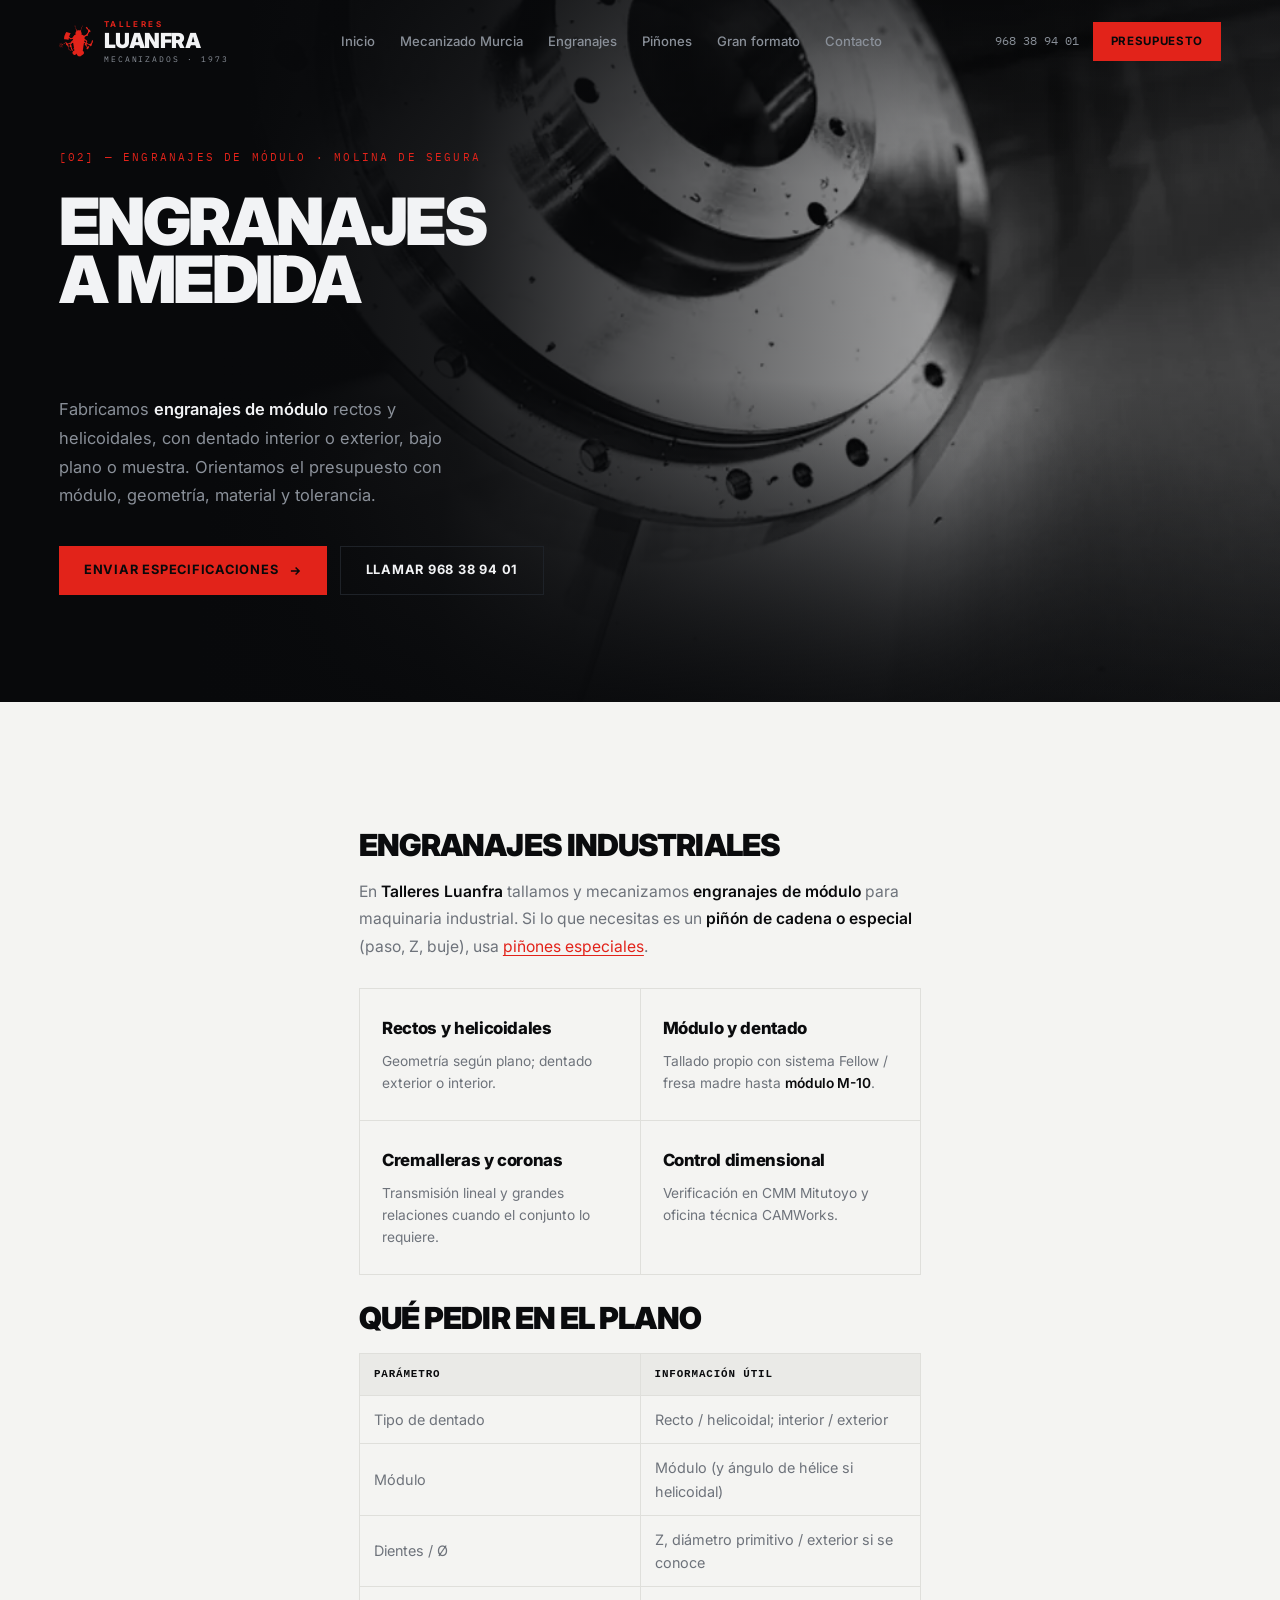
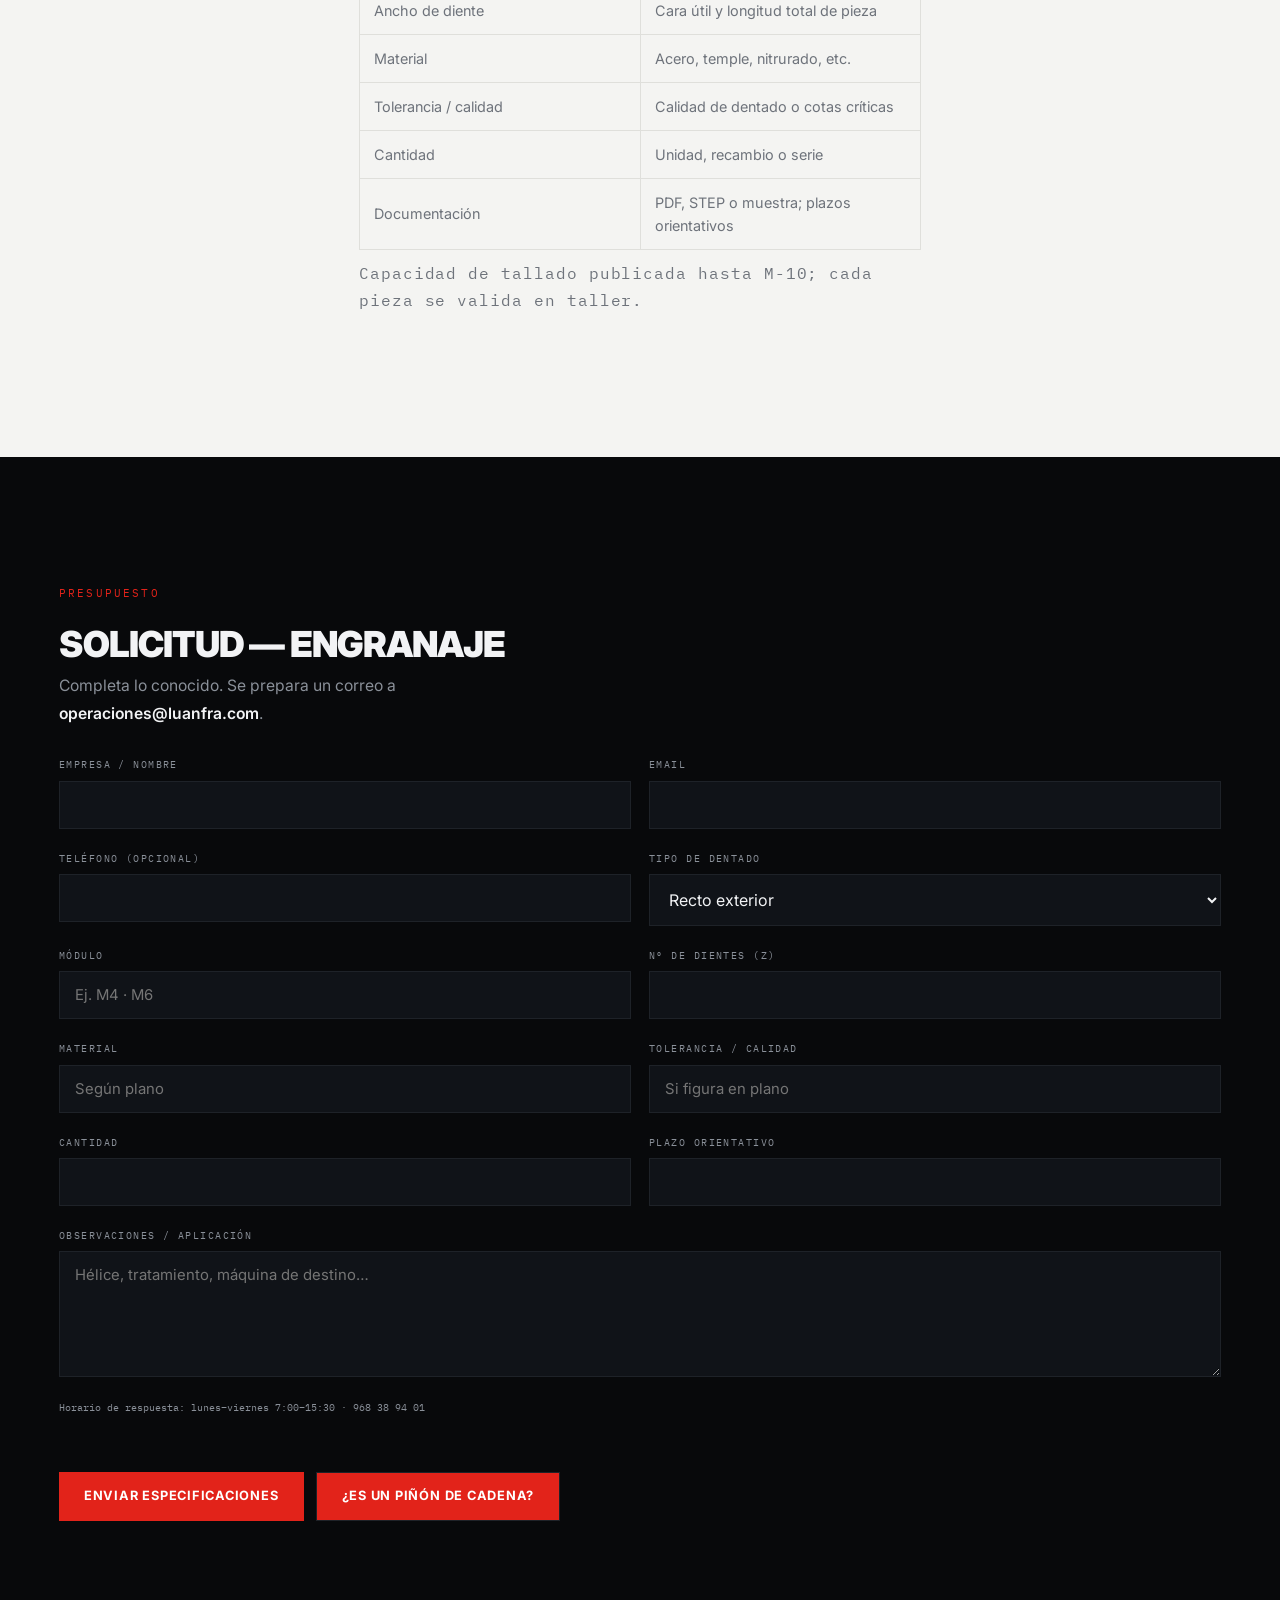
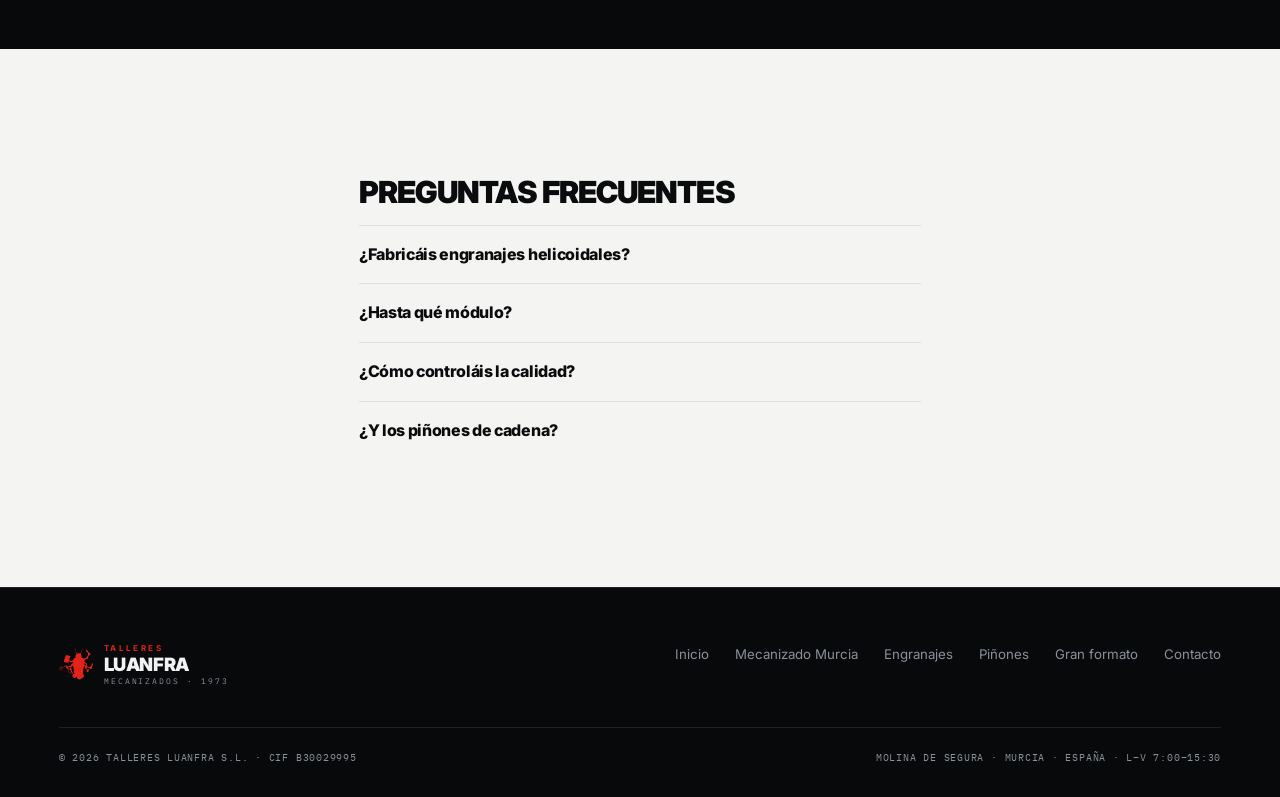
==== commit bed6a648: "Point all public web emails to operaciones@luanfra.com. Replace presupuestos@ in home, landings and " ====
--- a/engranajes/index.html
+++ b/engranajes/index.html
@@ -1,4 +1,4 @@
-<!DOCTYPE html>
+﻿<!DOCTYPE html>
 <html lang="es">
 <head>
 <meta charset="UTF-8">
@@ -22,7 +22,7 @@
 <link rel="icon" href="/favicon.ico" sizes="any">
 <link rel="icon" type="image/png" sizes="96x96" href="/favicon-96.png">
 <link rel="apple-touch-icon" sizes="180x180" href="/apple-touch-icon.png">
-<script type="application/ld+json">{"@context":"https://schema.org","@type":["Service","ProfessionalService"],"name":"Engranajes a medida","description":"Fabricación de engranajes de módulo rectos y helicoidales, dentado interior y exterior, bajo plano en Molina de Segura (Murcia).","provider":{"@type":"LocalBusiness","name":"Talleres Luanfra S.L.","url":"https://www.luanfra.com/","telephone":"+34968389401","email":"presupuestos@luanfra.com","address":{"@type":"PostalAddress","streetAddress":"Calle Cañada Morcillo, s/n · Pol. Ind. El Tapiado","addressLocality":"Molina de Segura","addressRegion":"Murcia","postalCode":"30500","addressCountry":"ES"},"openingHoursSpecification":{"@type":"OpeningHoursSpecification","dayOfWeek":["Monday","Tuesday","Wednesday","Thursday","Friday"],"opens":"07:00","closes":"15:30"}},"areaServed":"ES-MC","url":"https://www.luanfra.com/engranajes/"}</script>
+<script type="application/ld+json">{"@context":"https://schema.org","@type":["Service","ProfessionalService"],"name":"Engranajes a medida","description":"Fabricación de engranajes de módulo rectos y helicoidales, dentado interior y exterior, bajo plano en Molina de Segura (Murcia).","provider":{"@type":"LocalBusiness","name":"Talleres Luanfra S.L.","url":"https://www.luanfra.com/","telephone":"+34968389401","email":"operaciones@luanfra.com","address":{"@type":"PostalAddress","streetAddress":"Calle Cañada Morcillo, s/n · Pol. Ind. El Tapiado","addressLocality":"Molina de Segura","addressRegion":"Murcia","postalCode":"30500","addressCountry":"ES"},"openingHoursSpecification":{"@type":"OpeningHoursSpecification","dayOfWeek":["Monday","Tuesday","Wednesday","Thursday","Friday"],"opens":"07:00","closes":"15:30"}},"areaServed":"ES-MC","url":"https://www.luanfra.com/engranajes/"}</script>
 <link rel="preconnect" href="https://fonts.googleapis.com">
 <link rel="preconnect" href="https://fonts.gstatic.com" crossorigin>
 <link href="https://fonts.googleapis.com/css2?family=Inter:wght@400;500;600;700;800;900&family=IBM+Plex+Mono:wght@400;500&display=swap" rel="stylesheet">
@@ -105,7 +105,7 @@
   <div class="wrap">
     <span class="marca-sec">Presupuesto</span>
     <h2 class="h-l" style="margin-bottom:12px">Solicitud — engranaje</h2>
-    <p class="cuerpo" style="margin-bottom:8px">Completa lo conocido. Se prepara un correo a <strong>presupuestos@luanfra.com</strong>.</p>
+    <p class="cuerpo" style="margin-bottom:8px">Completa lo conocido. Se prepara un correo a <strong>operaciones@luanfra.com</strong>.</p>
     <div class="form form-box">
       <form id="form-eng" novalidate>
         <div class="form-grid">
@@ -203,7 +203,7 @@
   var g=function(id){return (document.getElementById(id).value||'').trim();};
   if(!g('e-emp')||!g('e-mail')){alert('Indica empresa y email.');return;}
   var body=['Solicitud presupuesto ENGRANAJE — web luanfra.com/engranajes/','','Empresa: '+g('e-emp'),'Email: '+g('e-mail'),'Teléfono: '+(g('e-tel')||'—'),'','Tipo dentado: '+g('e-tipo'),'Módulo: '+(g('e-mod')||'—'),'Dientes (Z): '+(g('e-z')||'—'),'Material: '+(g('e-mat')||'—'),'Tolerancia / calidad: '+(g('e-tol')||'—'),'Cantidad: '+(g('e-cant')||'—'),'Plazo: '+(g('e-plazo')||'—'),'','Observaciones:',g('e-obs')||'—','','(Adjuntar plano PDF/STEP si se dispone.)'].join('\n');
-  window.location.href='mailto:presupuestos@luanfra.com?subject='+encodeURIComponent('Presupuesto engranaje — '+g('e-emp'))+'&body='+encodeURIComponent(body);
+  window.location.href='mailto:operaciones@luanfra.com?subject='+encodeURIComponent('Presupuesto engranaje — '+g('e-emp'))+'&body='+encodeURIComponent(body);
 });
 </script>
 </body>
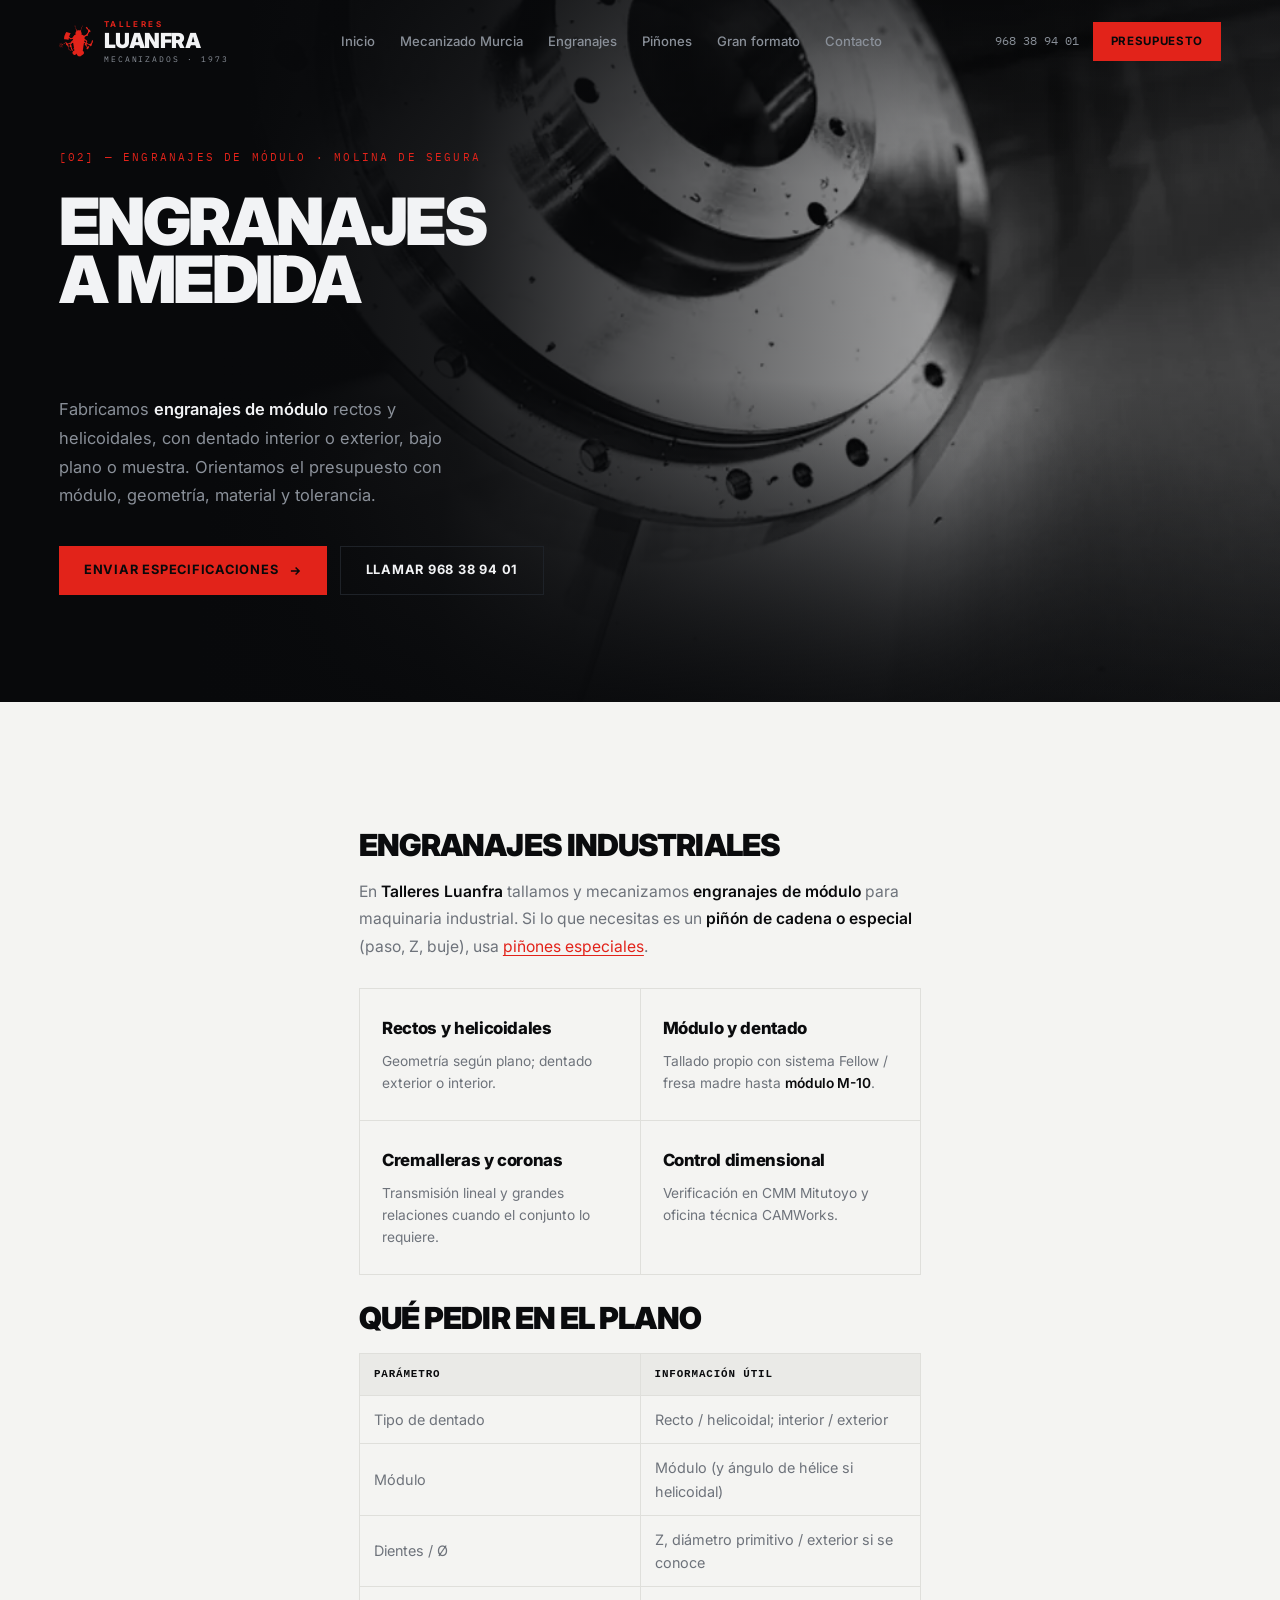
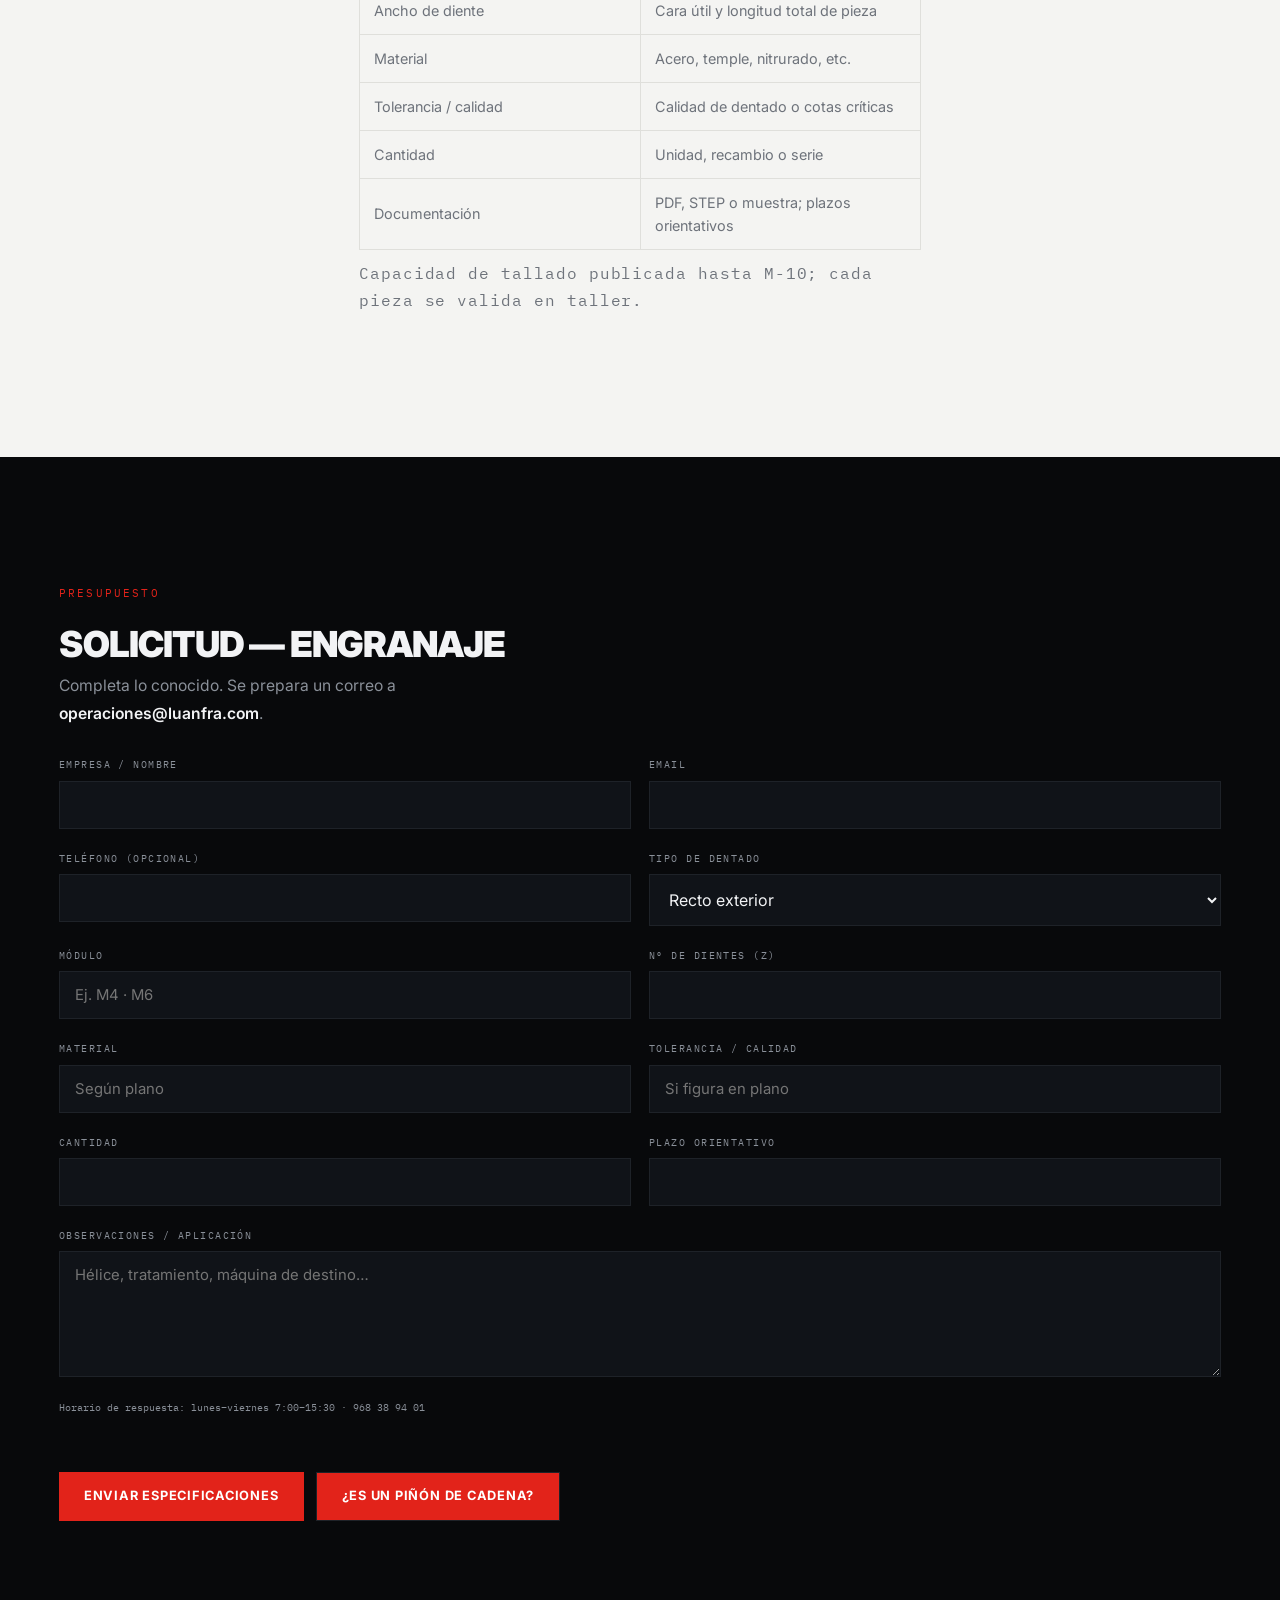
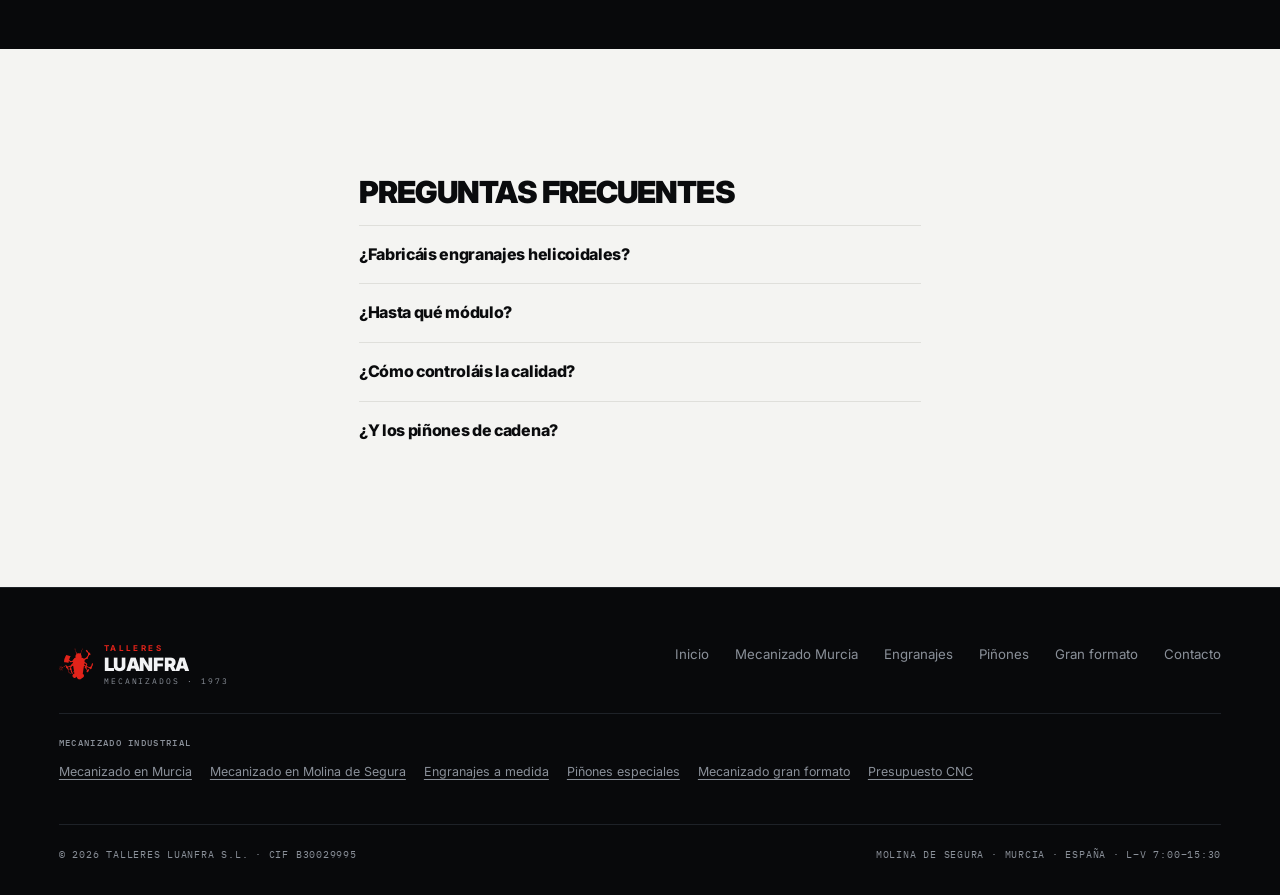
==== commit 0bfc17c1: "Restore SEO landings and add Murcia-focused footer links. Remove redirects for service pages, republ" ====
--- a/engranajes/index.html
+++ b/engranajes/index.html
@@ -163,6 +163,17 @@
         <a href="/mecanizado-gran-formato/">Gran formato</a>
         <a href="/#contacto">Contacto</a>
       </nav>
+    </div>
+    <div class="pie-seo" aria-label="Servicios y zonas">
+      <b>Mecanizado industrial</b>
+      <div class="pie-seo-links">
+        <a href="/mecanizado-murcia/">Mecanizado en Murcia</a>
+        <a href="/mecanizado-murcia/">Mecanizado en Molina de Segura</a>
+        <a href="/engranajes/">Engranajes a medida</a>
+        <a href="/pinones/">Piñones especiales</a>
+        <a href="/mecanizado-gran-formato/">Mecanizado gran formato</a>
+        <a href="/#contacto">Presupuesto CNC</a>
+      </div>
     </div>
     <div class="legal">
       <span>© <span id="anio">2026</span> TALLERES LUANFRA S.L. · CIF B30029995</span>
--- a/css/landings.css
+++ b/css/landings.css
@@ -310,6 +310,11 @@
 .pie-nav{display:flex;gap:26px;flex-wrap:wrap}
 .pie-nav a{font-size:.83rem;color:var(--sec);transition:color .25s}
 .pie-nav a:hover{color:var(--fg)}
+.pie-seo{margin-top:28px;padding-top:22px;border-top:1px solid var(--rule)}
+.pie-seo b{display:block;font-family:var(--mono);font-size:.58rem;letter-spacing:.14em;text-transform:uppercase;color:var(--sec);margin-bottom:12px;font-weight:500}
+.pie-seo-links{display:flex;flex-wrap:wrap;gap:8px 18px}
+.pie-seo-links a{font-size:.78rem;color:var(--sec);text-decoration:underline;text-underline-offset:3px}
+.pie-seo-links a:hover{color:var(--fg)}
 .legal{margin-top:42px;padding-top:22px;border-top:1px solid var(--rule);display:flex;
   justify-content:space-between;gap:15px;flex-wrap:wrap;
   font-family:var(--mono);font-size:.6rem;letter-spacing:.08em;color:var(--sec)}
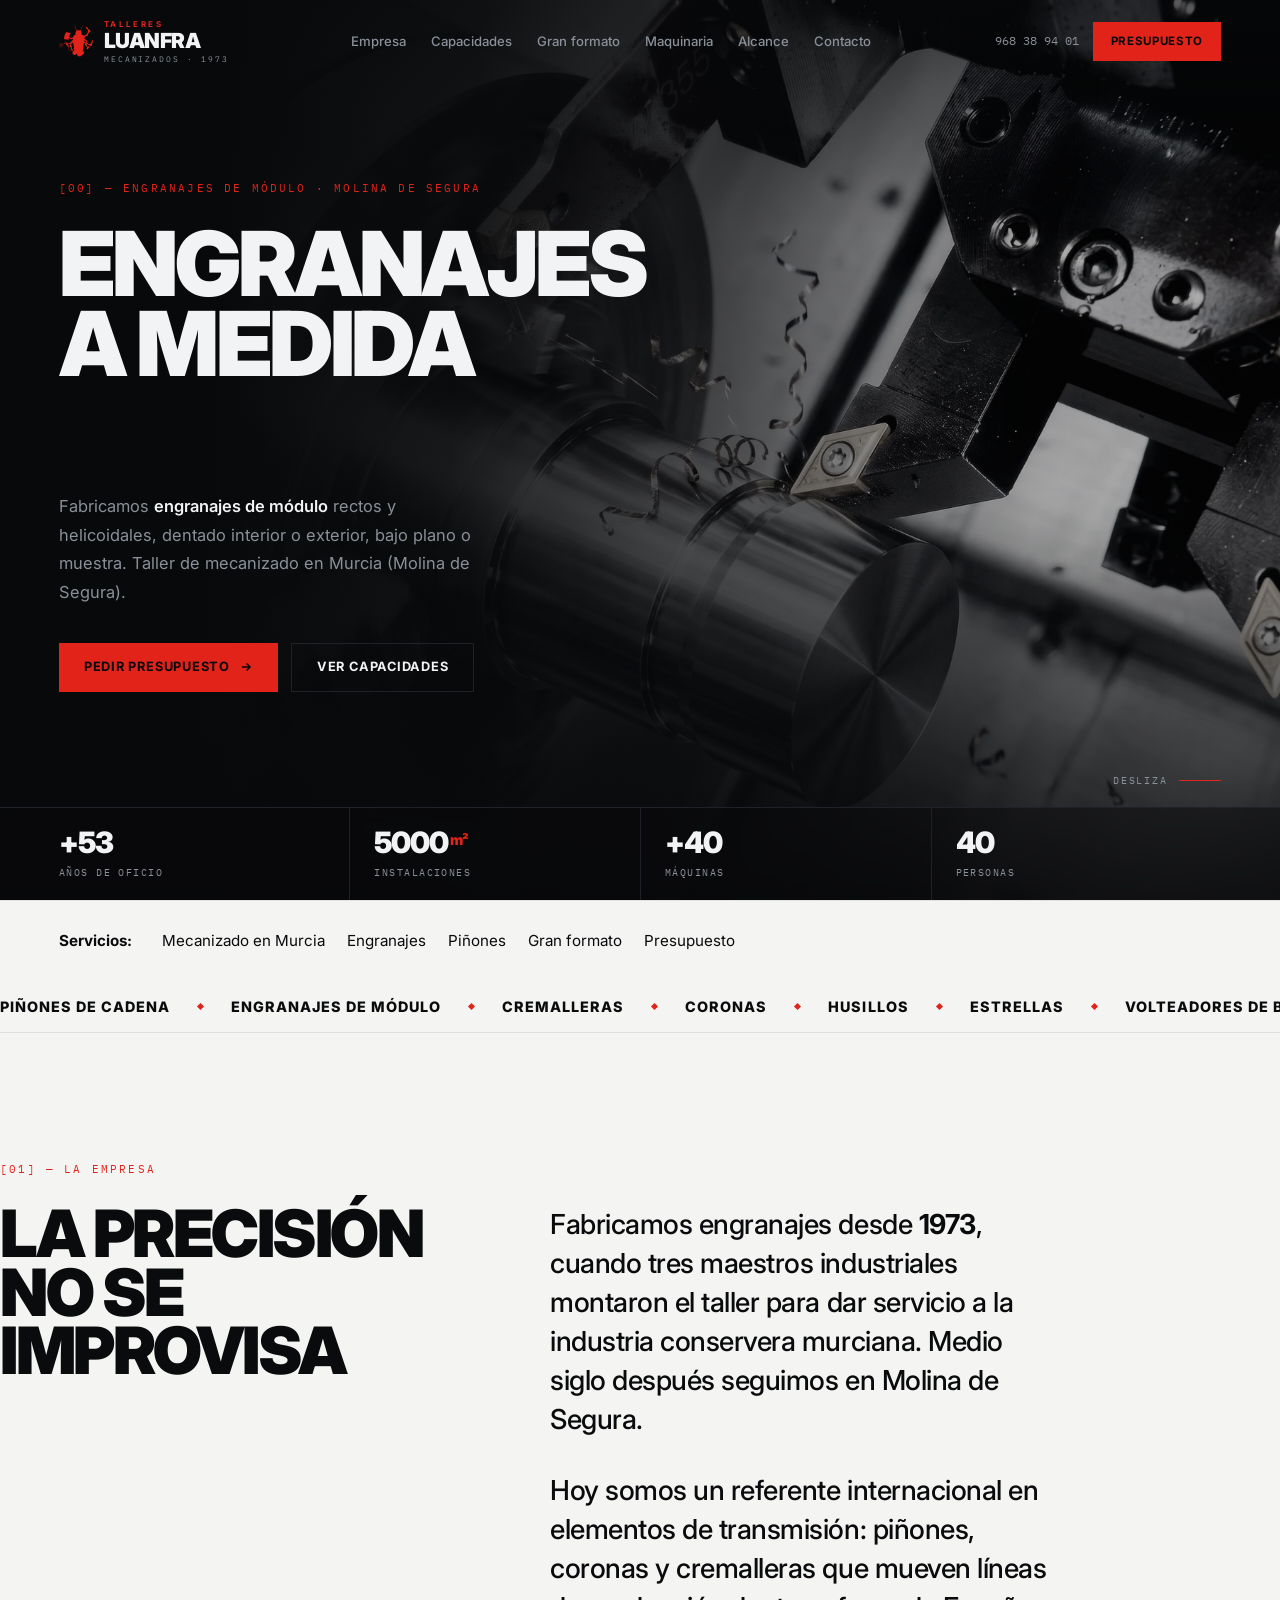
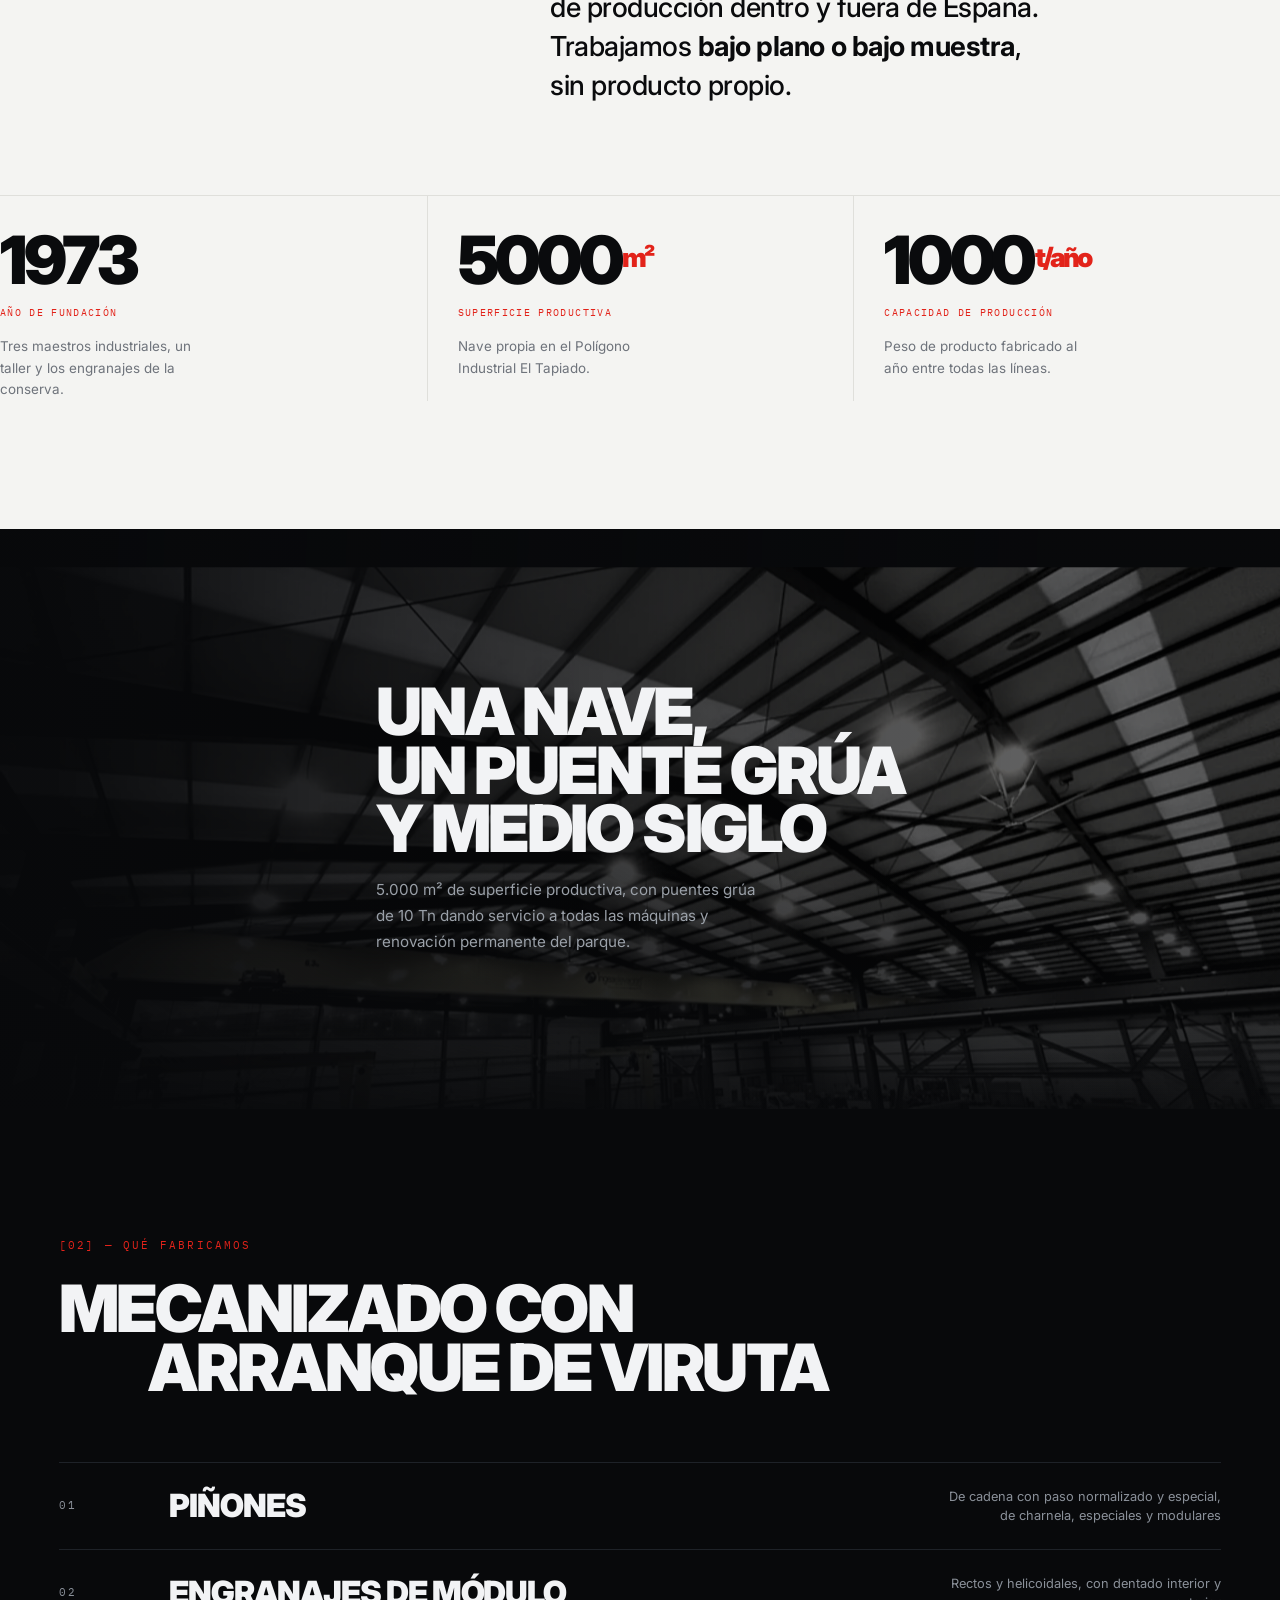
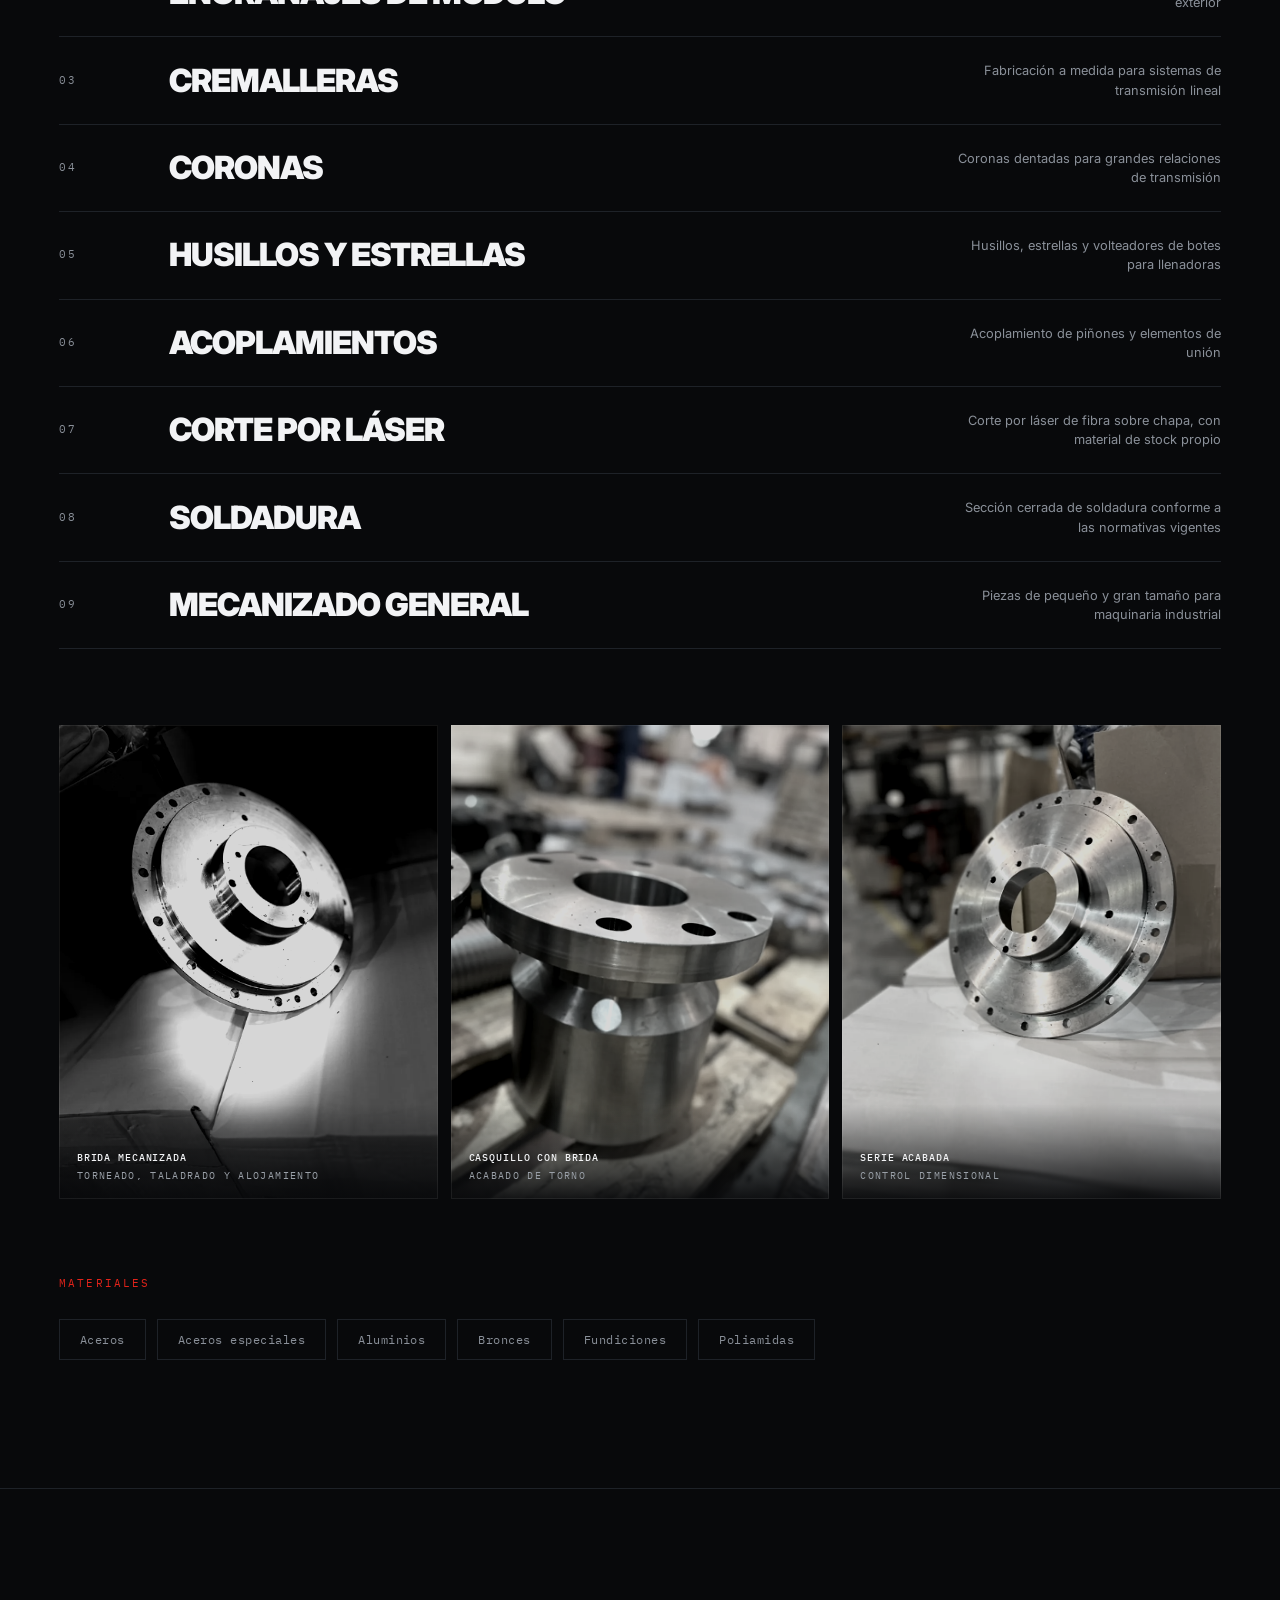
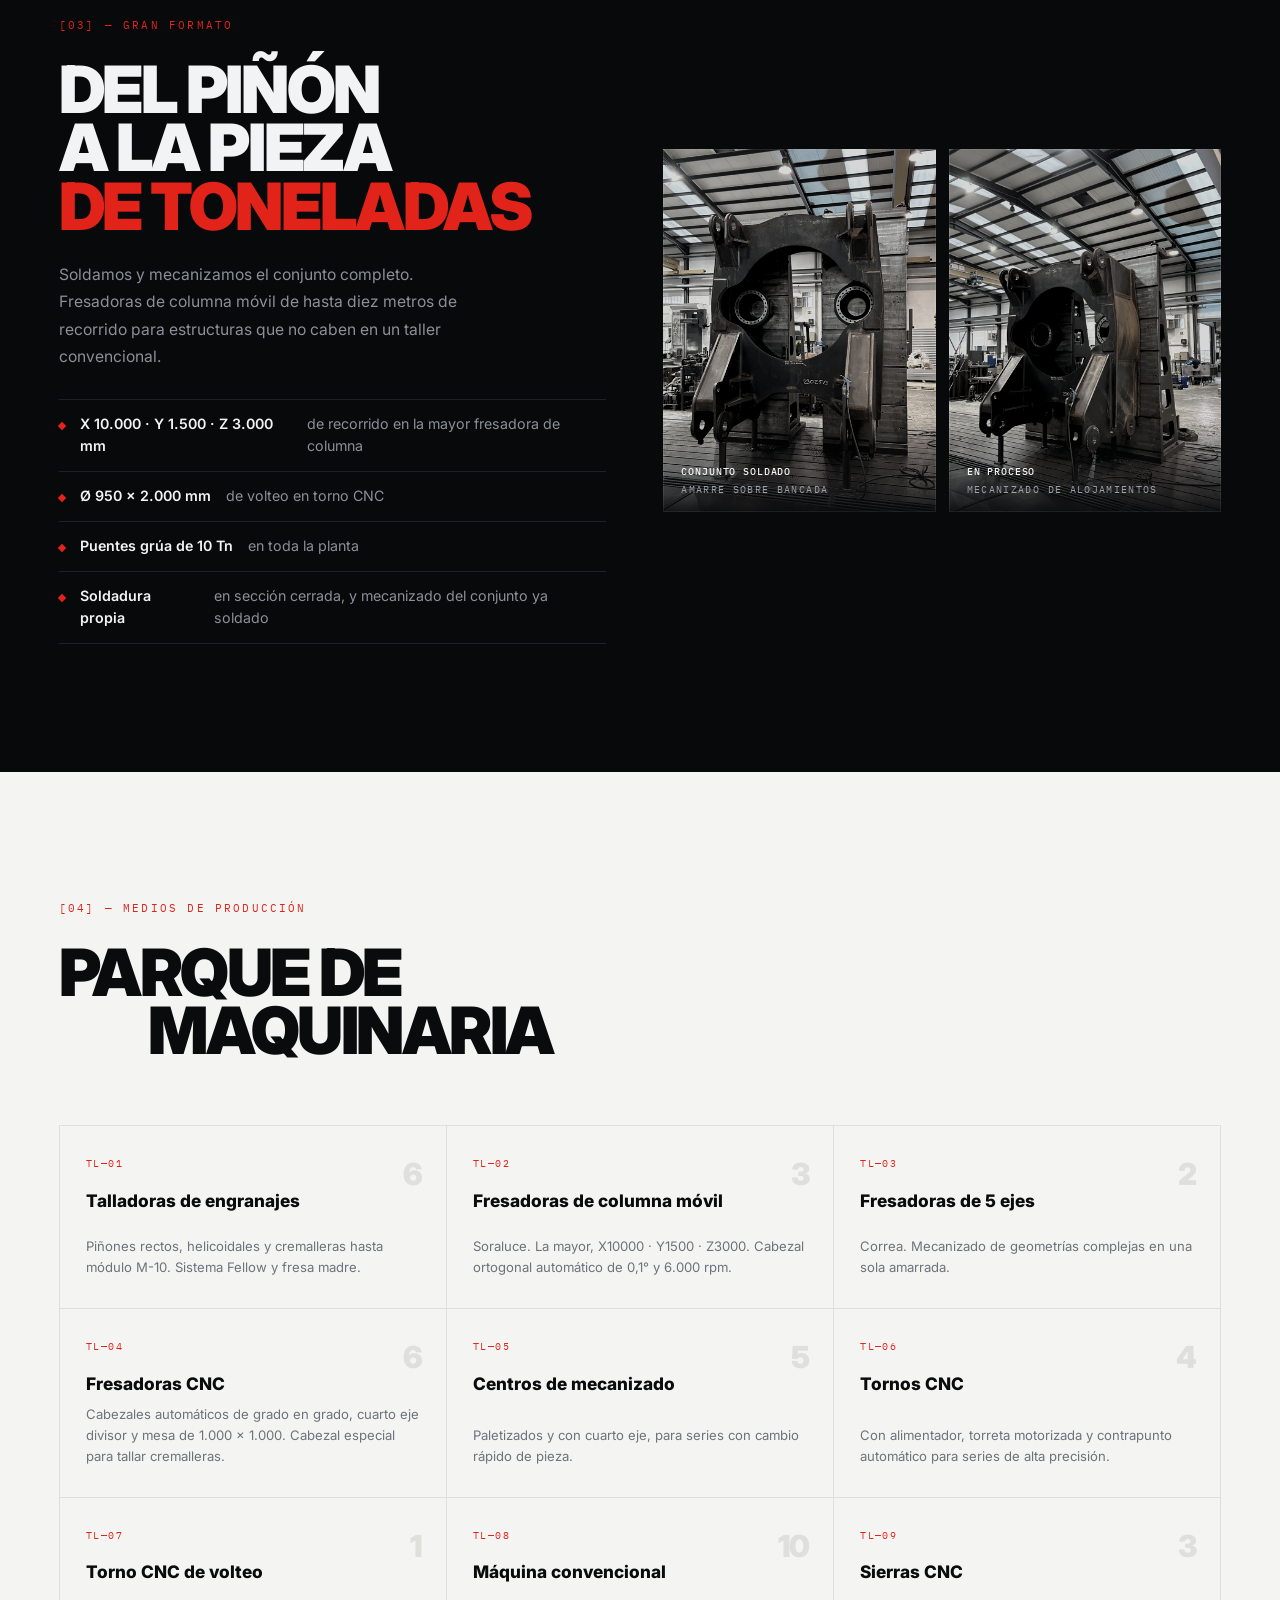
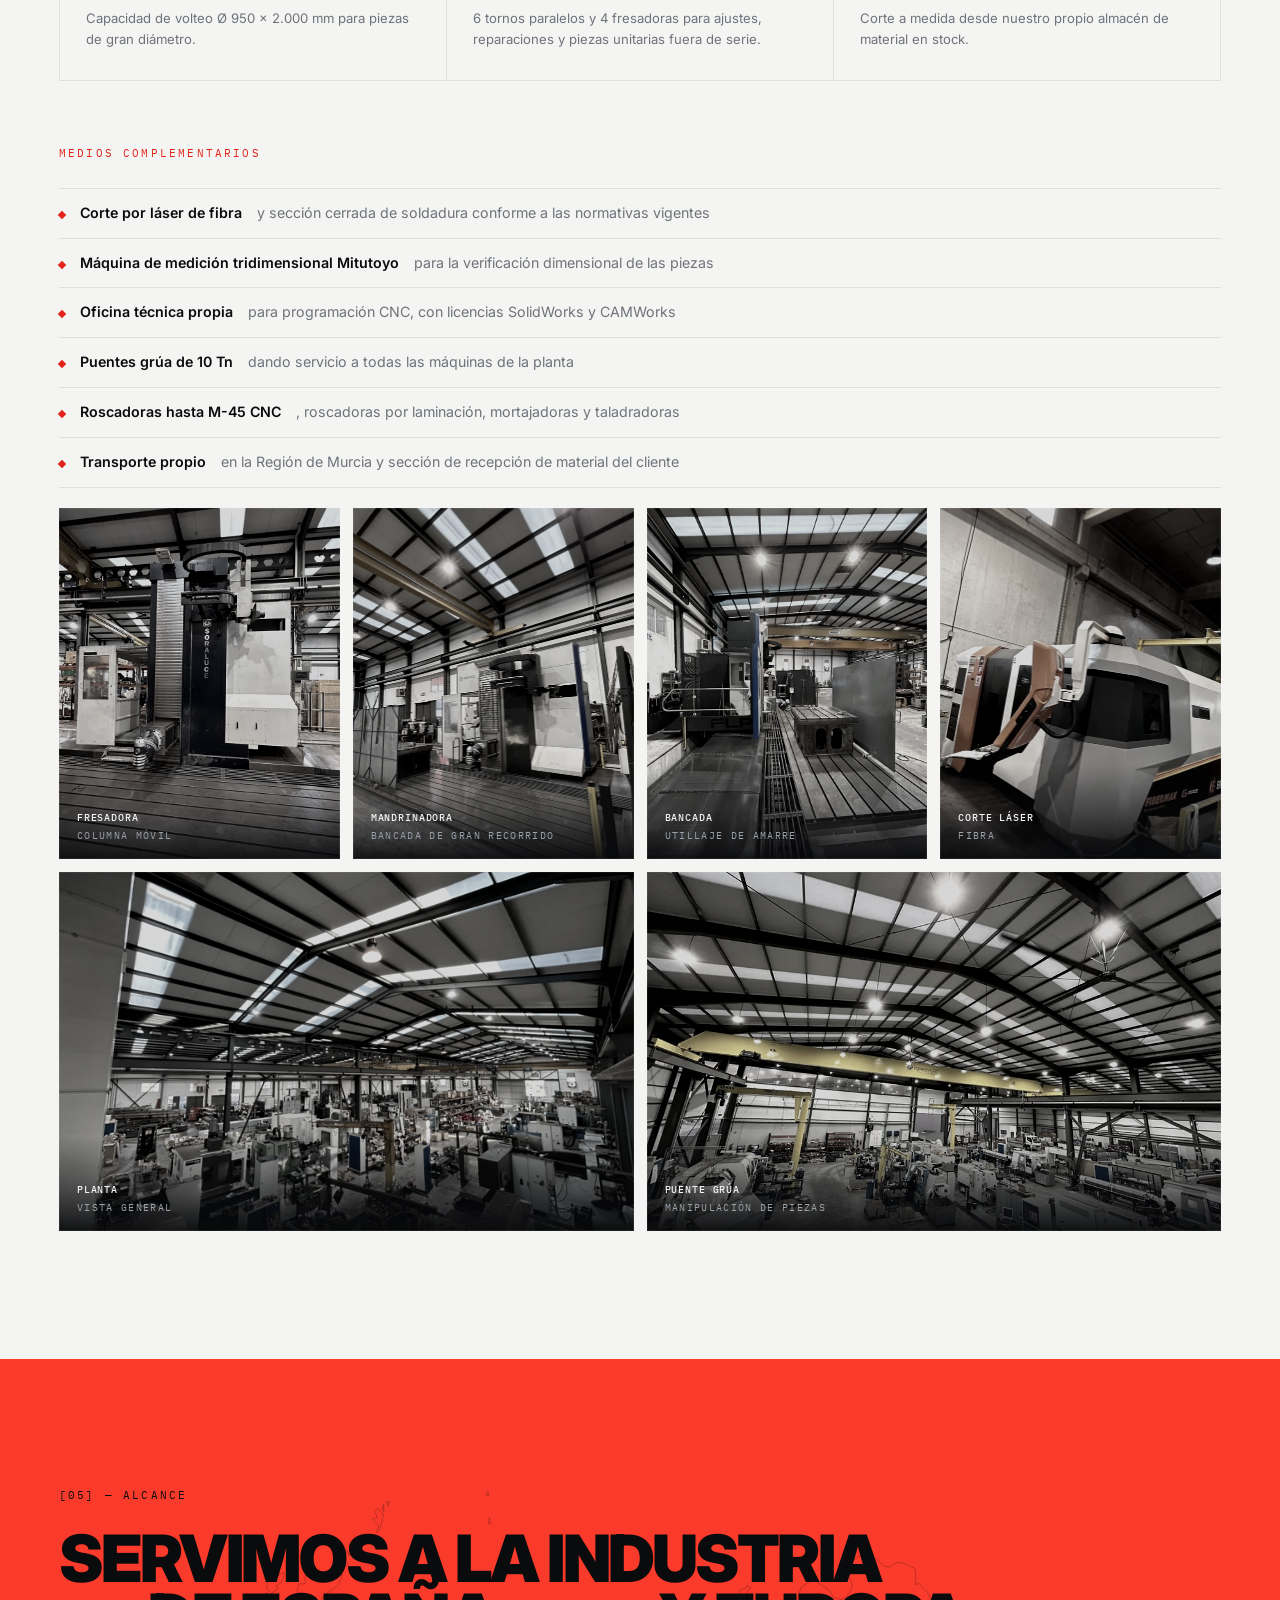
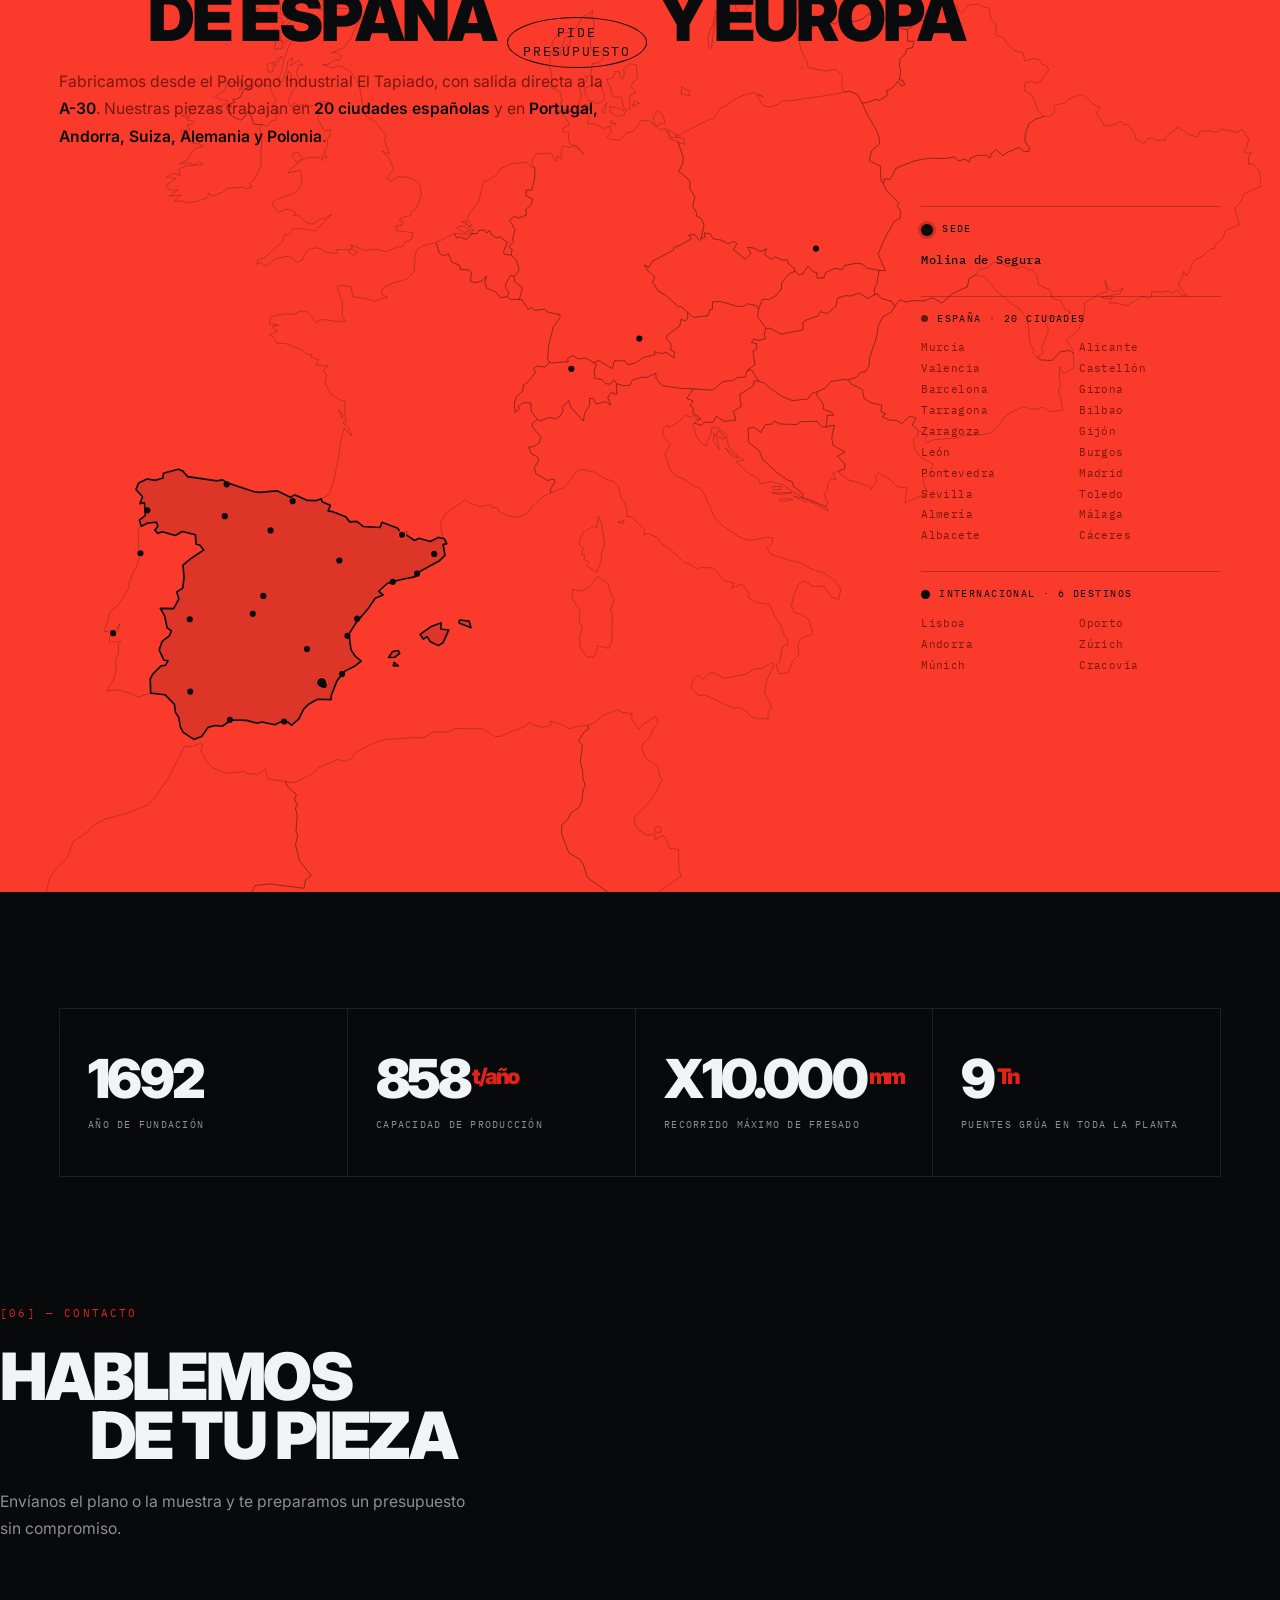
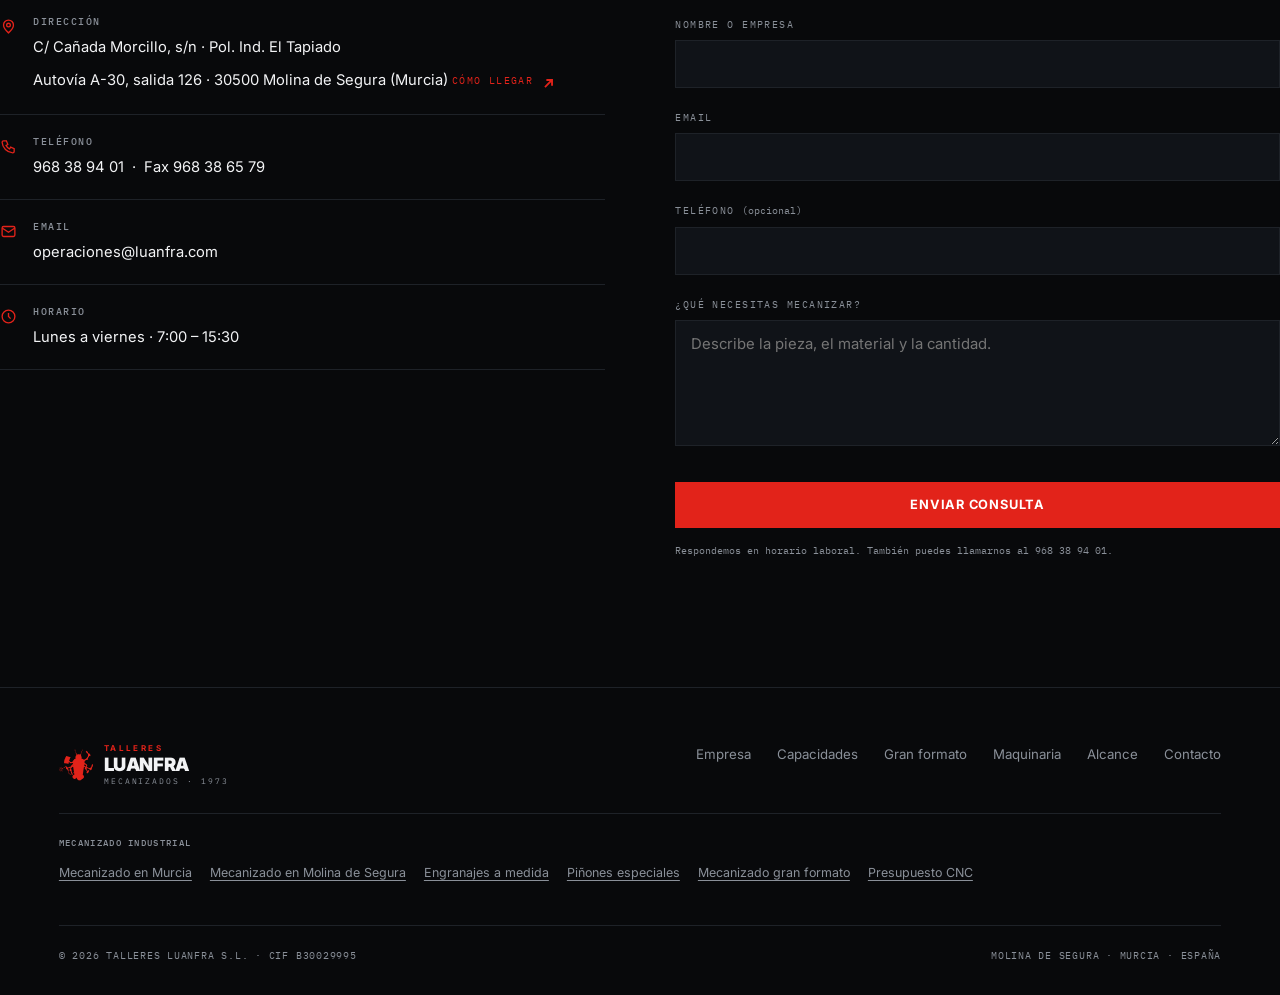
==== commit aef0fa6f: "Match SEO landings to home design with only hero and meta changes. Co-authored-by: Cursor <cursorage" ====
--- a/engranajes/index.html
+++ b/engranajes/index.html
@@ -4,49 +4,576 @@
 <meta charset="UTF-8">
 <meta name="viewport" content="width=device-width, initial-scale=1.0">
 <title>Engranajes a medida en Murcia | Talleres Luanfra</title>
-<meta name="description" content="Engranajes de módulo rectos y helicoidales, dentado interior y exterior, bajo plano. Módulo, material y tolerancia. Talleres Luanfra, Molina de Segura.">
-<link rel="canonical" href="https://www.luanfra.com/engranajes/">
-<meta name="robots" content="index, follow, max-image-preview:large">
+<meta name="description" content="Engranajes de módulo rectos y helicoidales, dentado interior y exterior, bajo plano. Talleres Luanfra, Molina de Segura (Murcia).">
 <meta name="theme-color" content="#08090B">
-<meta name="geo.region" content="ES-MC">
-<meta name="geo.placename" content="Molina de Segura">
+<meta property="og:title" content="Engranajes a medida en Murcia — Talleres Luanfra">
+<meta property="og:description" content="Engranajes de módulo rectos y helicoidales, dentado interior y exterior, bajo plano. Talleres Luanfra, Molina de Segura (Murcia).">
 <meta property="og:type" content="website">
-<meta property="og:locale" content="es_ES">
-<meta property="og:site_name" content="Talleres Luanfra S.L.">
-<meta property="og:title" content="Engranajes a medida en Murcia">
-<meta property="og:description" content="Engranajes de módulo, dentado interior/exterior y control dimensional. Bajo plano o muestra.">
-<meta property="og:url" content="https://www.luanfra.com/engranajes/">
-<meta property="og:image" content="https://www.luanfra.com/og-image.jpg">
-<meta name="twitter:card" content="summary_large_image">
-<meta name="twitter:image" content="https://www.luanfra.com/og-image.jpg">
 <link rel="icon" href="/favicon.ico" sizes="any">
 <link rel="icon" type="image/png" sizes="96x96" href="/favicon-96.png">
 <link rel="apple-touch-icon" sizes="180x180" href="/apple-touch-icon.png">
-<script type="application/ld+json">{"@context":"https://schema.org","@type":["Service","ProfessionalService"],"name":"Engranajes a medida","description":"Fabricación de engranajes de módulo rectos y helicoidales, dentado interior y exterior, bajo plano en Molina de Segura (Murcia).","provider":{"@type":"LocalBusiness","name":"Talleres Luanfra S.L.","url":"https://www.luanfra.com/","telephone":"+34968389401","email":"operaciones@luanfra.com","address":{"@type":"PostalAddress","streetAddress":"Calle Cañada Morcillo, s/n · Pol. Ind. El Tapiado","addressLocality":"Molina de Segura","addressRegion":"Murcia","postalCode":"30500","addressCountry":"ES"},"openingHoursSpecification":{"@type":"OpeningHoursSpecification","dayOfWeek":["Monday","Tuesday","Wednesday","Thursday","Friday"],"opens":"07:00","closes":"15:30"}},"areaServed":"ES-MC","url":"https://www.luanfra.com/engranajes/"}</script>
+<link rel="manifest" href="/site.webmanifest">
+<link rel="canonical" href="https://www.luanfra.com/engranajes/">
+<meta property="og:url" content="https://www.luanfra.com/engranajes/">
+<meta property="og:image" content="https://www.luanfra.com/og-image.jpg">
+<meta property="og:image:width" content="1200">
+<meta property="og:image:height" content="630">
+<meta property="og:image:alt" content="Torneado de precisión en Talleres Luanfra">
+<meta name="twitter:card" content="summary_large_image">
+<meta name="twitter:image" content="https://www.luanfra.com/og-image.jpg">
+<meta property="og:locale" content="es_ES">
+<meta property="og:site_name" content="Talleres Luanfra S.L.">
+<meta name="robots" content="index, follow, max-image-preview:large">
+<meta name="geo.region" content="ES-MC">
+<meta name="geo.placename" content="Molina de Segura">
+<script type="application/ld+json">
+{
+  "@context": "https://schema.org",
+  "@type": ["Organization","LocalBusiness","ProfessionalService"],
+  "additionalType": "https://schema.org/ManufacturingBusiness",
+  "sameAs": [
+    "https://www.linkedin.com/company/talleres-luanfra-sl"
+  ],
+  "name": "Talleres Luanfra S.L.",
+  "alternateName": "Luanfra",
+  "url": "https://www.luanfra.com/",
+  "logo": "https://www.luanfra.com/img/logo.png",
+  "image": "https://www.luanfra.com/og-image.jpg",
+  "description": "Mecanizado de precisión y fabricación de elementos de transmisión: piñones, engranajes de módulo, cremalleras, coronas, husillos y estrellas. Piezas de pequeño y gran tamaño bajo plano o muestra.",
+  "foundingDate": "1973",
+  "numberOfEmployees": {
+    "@type": "QuantitativeValue",
+    "value": 40
+  },
+  "address": {
+    "@type": "PostalAddress",
+    "streetAddress": "Calle Cañada Morcillo, s/n · Polígono Industrial El Tapiado",
+    "addressLocality": "Molina de Segura",
+    "addressRegion": "Murcia",
+    "postalCode": "30500",
+    "addressCountry": "ES"
+  },
+  "geo": {
+    "@type": "GeoCoordinates",
+    "latitude": 38.0548,
+    "longitude": -1.2131
+  },
+  "telephone": "+34968389401",
+  "faxNumber": "+34968386579",
+  "email": "operaciones@luanfra.com",
+  "openingHoursSpecification": [
+    {
+      "@type": "OpeningHoursSpecification",
+      "dayOfWeek": [
+        "Monday",
+        "Tuesday",
+        "Wednesday",
+        "Thursday",
+        "Friday"
+      ],
+      "opens": "07:00",
+      "closes": "15:30"
+    }
+  ],
+  "areaServed": [
+    {
+      "@type": "Country",
+      "name": "España"
+    },
+    {
+      "@type": "Country",
+      "name": "Portugal"
+    },
+    {
+      "@type": "Country",
+      "name": "Andorra"
+    },
+    {
+      "@type": "Country",
+      "name": "Suiza"
+    },
+    {
+      "@type": "Country",
+      "name": "Alemania"
+    },
+    {
+      "@type": "Country",
+      "name": "Polonia"
+    }
+  ],
+  "knowsAbout": [
+    "Mecanizado CNC",
+    "Fabricación de engranajes",
+    "Piñones de cadena",
+    "Cremalleras",
+    "Coronas dentadas",
+    "Torneado",
+    "Fresado",
+    "Corte por láser",
+    "Soldadura"
+  ],
+  "hasOfferCatalog": {
+    "@type": "OfferCatalog",
+    "name": "Capacidades de mecanizado",
+    "itemListElement": [
+      {
+        "@type": "Offer",
+        "itemOffered": {
+          "@type": "Service",
+          "name": "Piñones"
+        }
+      },
+      {
+        "@type": "Offer",
+        "itemOffered": {
+          "@type": "Service",
+          "name": "Engranajes de módulo"
+        }
+      },
+      {
+        "@type": "Offer",
+        "itemOffered": {
+          "@type": "Service",
+          "name": "Cremalleras"
+        }
+      },
+      {
+        "@type": "Offer",
+        "itemOffered": {
+          "@type": "Service",
+          "name": "Coronas"
+        }
+      },
+      {
+        "@type": "Offer",
+        "itemOffered": {
+          "@type": "Service",
+          "name": "Husillos y estrellas"
+        }
+      },
+      {
+        "@type": "Offer",
+        "itemOffered": {
+          "@type": "Service",
+          "name": "Acoplamientos"
+        }
+      },
+      {
+        "@type": "Offer",
+        "itemOffered": {
+          "@type": "Service",
+          "name": "Corte por láser"
+        }
+      },
+      {
+        "@type": "Offer",
+        "itemOffered": {
+          "@type": "Service",
+          "name": "Soldadura"
+        }
+      },
+      {
+        "@type": "Offer",
+        "itemOffered": {
+          "@type": "Service",
+          "name": "Mecanizado general"
+        }
+      }
+    ]
+  }
+}
+</script>
 <link rel="preconnect" href="https://fonts.googleapis.com">
 <link rel="preconnect" href="https://fonts.gstatic.com" crossorigin>
 <link href="https://fonts.googleapis.com/css2?family=Inter:wght@400;500;600;700;800;900&family=IBM+Plex+Mono:wght@400;500&display=swap" rel="stylesheet">
-<link rel="stylesheet" href="/css/landings.css">
+<style>
+/* ============================================================
+   TALLERES LUANFRA S.L.
+   Ritmo cromático: negro → blanco → negro → blanco → ROJO → negro
+   ============================================================ */
+:root{
+  --rojo:#E2231A;
+  --rojo-fondo:#FA3B2B;
+  --f:'Inter',-apple-system,BlinkMacSystemFont,'Segoe UI',sans-serif;
+  --mono:'IBM Plex Mono',ui-monospace,monospace;
+  --ancho:1340px;
+  --pad:clamp(20px,4.6vw,60px);
+}
+*{margin:0;padding:0;box-sizing:border-box}
+html{scroll-behavior:smooth;-webkit-text-size-adjust:100%;background:#08090B}
+[id]{scroll-margin-top:86px}
+body{font-family:var(--f);line-height:1.6;overflow-x:hidden;-webkit-font-smoothing:antialiased}
+img,svg,canvas{display:block;max-width:100%}
+a{color:inherit;text-decoration:none}
+ul,ol{list-style:none}
+button{font:inherit;cursor:pointer;border:0;background:none;color:inherit}
+::selection{background:var(--rojo);color:#fff}
+
+/* ---------- temas de sección ---------- */
+.tema{background:var(--bg);color:var(--fg)}
+.t-negro {--bg:#08090B;--fg:#F2F3F5;--sec:#8A9099;--rule:#1E2228;--acc:#E2231A;--panel:#101318}
+.t-blanco{--bg:#F4F4F2;--fg:#0A0B0D;--sec:#6E737B;--rule:#DFDFDB;--acc:#E2231A;--panel:#EAEAE7}
+.t-rojo  {--bg:var(--rojo-fondo);--fg:#0A0B0D;--sec:#7A170F;--rule:rgba(10,11,13,.26);--acc:#0A0B0D;--panel:rgba(10,11,13,.06)}
+
+.wrap{max-width:var(--ancho);margin:0 auto;padding-left:var(--pad);padding-right:var(--pad)}
+.sec{padding:clamp(76px,10vw,138px) 0}
+
+/* ---------- tipografía ---------- */
+.h-xxl,.h-xl,.h-l{font-weight:900;letter-spacing:-0.038em;line-height:0.90;text-transform:uppercase}
+.h-xxl{font-size:clamp(2.7rem,7vw,6.2rem)}
+.h-xl{font-size:clamp(2.1rem,5.1vw,4.3rem)}
+.h-l{font-size:clamp(1.5rem,2.8vw,2.3rem);letter-spacing:-0.028em}
+.sangria{display:block;padding-left:clamp(0px,7vw,5.5em)}
+.acc{color:var(--acc)}
+.perfil{color:transparent;-webkit-text-stroke:1.4px currentColor;opacity:.55}
+
+.marca-sec{font-family:var(--mono);font-size:.68rem;letter-spacing:.2em;text-transform:uppercase;
+  color:var(--acc);margin-bottom:26px;display:block}
+.cuerpo{color:var(--sec);font-size:.98rem;line-height:1.75;max-width:40ch}
+.cuerpo strong{color:var(--fg);font-weight:600}
+.declara{font-size:clamp(1.15rem,2.2vw,1.72rem);line-height:1.42;letter-spacing:-0.018em;
+  font-weight:500;color:var(--fg);max-width:30ch}
+.declara + .declara{margin-top:1.15em}
+
+/* insignia inline, guiño a la referencia */
+.insignia{display:inline-flex;flex-direction:column;align-items:center;justify-content:center;
+  border:1px solid currentColor;border-radius:50%;padding:.42em 1.15em;margin:0 .18em;
+  font-family:var(--mono);font-size:.2em;letter-spacing:.14em;line-height:1.45;
+  text-transform:uppercase;font-weight:400;vertical-align:.32em;white-space:nowrap;
+  transition:background .3s,color .3s}
+.insignia:hover{background:var(--acc);color:var(--bg);border-color:var(--acc)}
+
+/* ---------- animaciones ---------- */
+.rv{opacity:0;transform:translateY(28px);transition:opacity .85s cubic-bezier(.16,1,.3,1),transform .85s cubic-bezier(.16,1,.3,1)}
+.rv.on{opacity:1;transform:none}
+.rv.d1{transition-delay:.09s}.rv.d2{transition-delay:.18s}.rv.d3{transition-delay:.27s}
+@media (prefers-reduced-motion:reduce){
+  html{scroll-behavior:auto}
+  .rv{opacity:1;transform:none;transition:none}
+  .cinta-pista{animation:none!important}
+  *{animation-duration:.001s!important;transition-duration:.05s!important}
+}
+
+/* ============================================================ NAV */
+.nav{position:fixed;inset:0 0 auto 0;z-index:140;padding:20px 0;
+  border-bottom:1px solid transparent;
+  transition:background .45s,padding .4s,border-color .45s,color .45s;
+  color:var(--nav-fg)}
+.nav.fija{background:var(--nav-bg);backdrop-filter:blur(14px);padding:11px 0;border-color:var(--nav-rule)}
+.nav-negro {--nav-fg:#F2F3F5;--nav-sec:#8A9099;--nav-bg:rgba(8,9,11,.9);--nav-rule:#1E2228;--nav-acc:#E2231A;--nav-inv:#08090B}
+.nav-blanco{--nav-fg:#0A0B0D;--nav-sec:#6E737B;--nav-bg:rgba(244,244,242,.93);--nav-rule:#DFDFDB;--nav-acc:#E2231A;--nav-inv:#F4F4F2}
+.nav-rojo  {--nav-fg:#0A0B0D;--nav-sec:#7A170F;--nav-bg:rgba(250,59,43,.94);--nav-rule:rgba(10,11,13,.22);--nav-acc:#0A0B0D;--nav-inv:var(--rojo-fondo)}
+.nav-in{display:flex;align-items:center;justify-content:space-between;gap:22px}
+.marca{display:flex;align-items:center;gap:11px}
+/* El logotipo es una silueta usada como máscara CSS: el color lo pone
+   el fondo, así cambia solo con el tema de cada sección. */
+.marca-logo{display:block;width:34px;height:34px;flex-shrink:0;
+  background:var(--nav-acc);transition:background .45s;
+  -webkit-mask:url(/img/logo.png) center/contain no-repeat;
+          mask:url(/img/logo.png) center/contain no-repeat}
+.marca-txt{font-weight:900;font-size:1.3rem;letter-spacing:-0.025em;line-height:1}
+.marca-txt .sup{display:block;font-size:.5rem;font-weight:700;font-style:normal;
+  letter-spacing:.3em;color:var(--nav-acc);margin-bottom:3px;text-transform:uppercase;
+  transition:color .45s}
+.marca-txt small{display:block;font-family:var(--mono);font-weight:400;font-size:.5rem;
+  letter-spacing:.24em;color:var(--nav-sec);margin-top:3px;transition:color .45s}
+.menu{display:flex;gap:25px;align-items:center}
+.menu a{font-size:.82rem;font-weight:500;color:var(--nav-sec);position:relative;padding:6px 0;transition:color .25s}
+.menu a::after{content:'';position:absolute;left:0;bottom:0;width:0;height:2px;background:var(--nav-acc);
+  transition:width .3s cubic-bezier(.16,1,.3,1)}
+.menu a:hover{color:var(--nav-fg)}
+.menu a:hover::after{width:100%}
+.nav-acc{display:flex;align-items:center;gap:14px}
+.tel{font-family:var(--mono);font-size:.78rem;color:var(--nav-sec);transition:color .25s}
+.tel:hover{color:var(--nav-fg)}
+.btn{display:inline-flex;align-items:center;justify-content:center;gap:9px;
+  font-weight:700;font-size:.8rem;letter-spacing:.06em;text-transform:uppercase;
+  padding:13px 25px;transition:background .28s,color .28s,transform .2s,border-color .28s;white-space:nowrap}
+.btn-acc{background:var(--nav-acc,var(--acc));color:var(--nav-inv,var(--bg))}
+.btn-acc:hover{transform:translateY(-2px);opacity:.88}
+.btn-linea{border:1px solid var(--rule);color:var(--fg)}
+.btn-linea:hover{background:var(--fg);color:var(--bg);border-color:var(--fg)}
+.btn-sm{padding:10px 18px;font-size:.72rem}
+.burger{display:none;padding:8px;margin:-8px}
+.burger span{display:block;width:23px;height:2px;background:var(--nav-fg);margin:5px 0;transition:transform .3s,opacity .3s}
+.burger.x span:nth-child(1){transform:translateY(7px) rotate(45deg)}
+.burger.x span:nth-child(2){opacity:0}
+.burger.x span:nth-child(3){transform:translateY(-7px) rotate(-45deg)}
+
+/* ============================================================ HERO */
+.hero{position:relative;min-height:100svh;display:flex;align-items:center;overflow:hidden;isolation:isolate}
+/* Fotografía real del taller ocupando el panel derecho. Imagen fija:
+   sin animación ni librerías 3D. El degradado la funde con el negro. */
+.hero-maquina{position:absolute;inset:0;z-index:0}
+.hero-maquina picture{display:block;width:100%;height:100%}
+.hero-maquina img{width:100%;height:100%;object-fit:cover;object-position:62% 50%}
+.hero::after{content:'';position:absolute;inset:0;z-index:1;pointer-events:none;
+  background:linear-gradient(94deg,#08090B 18%,rgba(8,9,11,.93) 36%,rgba(8,9,11,.62) 56%,rgba(8,9,11,.3) 80%),
+             radial-gradient(130% 95% at 50% 106%,rgba(8,9,11,.9),transparent 55%),
+             linear-gradient(rgba(8,9,11,.5) 0%,transparent 26%,transparent 54%,rgba(8,9,11,.8))}
+.hero-in{position:relative;z-index:2;width:100%;padding-top:118px;padding-bottom:146px}
+.hero h1{margin:24px 0 26px;max-width:17ch}
+.hero .cuerpo{max-width:42ch;font-size:1.03rem}
+.hero-ctas{display:flex;gap:13px;flex-wrap:wrap;margin-top:36px}
+.barra{position:absolute;left:0;right:0;bottom:0;z-index:3;
+  border-top:1px solid var(--rule);background:rgba(8,9,11,.5);backdrop-filter:blur(8px)}
+.barra-in{display:grid;grid-template-columns:repeat(4,1fr)}
+.dato{padding:20px 0 20px 24px;border-left:1px solid var(--rule)}
+.dato:first-child{border-left:0;padding-left:0}
+.dato b{display:block;font-weight:900;font-size:clamp(1.4rem,2.3vw,2rem);letter-spacing:-0.035em;line-height:1}
+.dato b em{font-style:normal;color:var(--acc);font-size:.48em;vertical-align:.55em;margin-left:2px}
+.dato span{font-family:var(--mono);font-size:.6rem;letter-spacing:.15em;text-transform:uppercase;
+  color:var(--sec);display:block;margin-top:7px}
+.pista{position:absolute;right:var(--pad);bottom:112px;z-index:4;display:flex;align-items:center;gap:11px;
+  font-family:var(--mono);font-size:.6rem;letter-spacing:.2em;color:var(--sec);transition:opacity .4s}
+.pista.off{opacity:0}
+.pista i{display:block;width:42px;height:1px;background:currentColor;position:relative;overflow:hidden}
+.pista i::after{content:'';position:absolute;inset:0;background:var(--acc);animation:corre 2s ease-in-out infinite}
+@keyframes corre{0%{transform:translateX(-100%)}60%,100%{transform:translateX(100%)}}
+
+/* ============================================================ CINTA */
+.cinta{overflow:hidden;padding:14px 0;border-bottom:1px solid var(--rule);position:relative;z-index:5}
+.cinta-pista{display:flex;width:max-content;animation:desliza 46s linear infinite}
+.cinta:hover .cinta-pista{animation-play-state:paused}
+.cinta-item{display:flex;align-items:center;gap:28px;padding-right:28px;white-space:nowrap;
+  font-weight:800;font-size:.9rem;letter-spacing:.07em;text-transform:uppercase}
+.cinta-item::after{content:'';width:5px;height:5px;background:var(--acc);transform:rotate(45deg);flex-shrink:0}
+@keyframes desliza{to{transform:translateX(-50%)}}
+
+/* ============================================================ EMPRESA (blanco) */
+.declara-fila{display:grid;grid-template-columns:minmax(0,.9fr) minmax(0,1.35fr);gap:clamp(30px,5vw,80px);
+  align-items:start}
+.stats{display:grid;grid-template-columns:repeat(3,1fr);gap:0;margin-top:clamp(56px,7vw,96px);
+  border-top:1px solid var(--rule)}
+.stat{padding:34px 30px 0 0;border-left:1px solid var(--rule);padding-left:30px}
+.stat:first-child{border-left:0;padding-left:0}
+.stat b{display:block;font-weight:900;font-size:clamp(2.4rem,5.2vw,4.2rem);letter-spacing:-0.05em;line-height:.92}
+.stat b em{font-style:normal;font-size:.4em;vertical-align:.62em;color:var(--acc);margin-left:2px}
+.stat .et{font-family:var(--mono);font-size:.6rem;letter-spacing:.14em;text-transform:uppercase;
+  color:var(--acc);display:block;margin-top:14px}
+.stat p{font-size:.84rem;color:var(--sec);margin-top:16px;line-height:1.6;max-width:26ch}
+
+/* ============================================================ FOTOGRAFÍA */
+.foto{position:relative;overflow:hidden;background:var(--panel);display:block}
+.foto picture,.banda picture{display:block;width:100%;height:100%}
+.foto img{width:100%;height:100%;object-fit:cover;display:block;
+  filter:grayscale(.76) contrast(1.15) brightness(.84);transform:scale(1.015);
+  transition:filter .85s cubic-bezier(.16,1,.3,1),transform 1.2s cubic-bezier(.16,1,.3,1)}
+.foto:hover img{filter:grayscale(0) contrast(1.03) brightness(.98);transform:scale(1.05)}
+.foto figcaption{position:absolute;left:0;right:0;bottom:0;padding:46px 18px 15px;
+  background:linear-gradient(transparent,rgba(8,9,11,.94));pointer-events:none;
+  font-family:var(--mono);font-size:.6rem;letter-spacing:.14em;text-transform:uppercase;color:#9AA0A8}
+.foto figcaption b{color:#F2F3F5;font-weight:500;display:block;margin-bottom:3px;letter-spacing:.09em}
+.foto::after{content:'';position:absolute;inset:0;border:1px solid rgba(255,255,255,.07);pointer-events:none}
+
+.banda{position:relative;height:min(74svh,580px);overflow:hidden}
+.banda img{width:100%;height:116%;object-fit:cover;filter:grayscale(.84) contrast(1.2) brightness(.48);will-change:transform}
+.banda::after{content:'';position:absolute;inset:0;
+  background:linear-gradient(92deg,rgba(8,9,11,.95) 5%,rgba(8,9,11,.6) 44%,rgba(8,9,11,.22) 80%),
+             linear-gradient(transparent 58%,rgba(8,9,11,.88))}
+.banda-txt{position:absolute;inset:0;z-index:2;display:flex;align-items:center;color:#F2F3F5}
+.banda-txt .h-xl{max-width:14ch}
+.banda-txt p{margin-top:18px;max-width:40ch;color:#9AA0A8;font-size:.95rem;line-height:1.7}
+
+.piezas{display:grid;grid-template-columns:repeat(3,1fr);gap:13px;margin-top:clamp(46px,6vw,76px)}
+.piezas .foto{aspect-ratio:4/5}
+.galeria{display:grid;grid-template-columns:repeat(4,1fr);gap:13px;margin-top:20px}
+.galeria .foto{aspect-ratio:4/5}
+.planta{display:grid;grid-template-columns:repeat(2,1fr);gap:13px}
+.planta .foto{aspect-ratio:16/10}
+
+/* ============================================================ CAPACIDADES */
+.caps{border-top:1px solid var(--rule)}
+.cap{display:grid;grid-template-columns:88px 1fr auto;gap:22px;align-items:center;
+  padding:24px 0;border-bottom:1px solid var(--rule);position:relative;
+  transition:padding-left .4s cubic-bezier(.16,1,.3,1)}
+.cap::before{content:'';position:absolute;left:0;top:0;bottom:0;width:0;background:var(--acc);
+  transition:width .4s cubic-bezier(.16,1,.3,1)}
+.cap:hover{padding-left:24px}
+.cap:hover::before{width:4px}
+.cap-num{font-family:var(--mono);font-size:.7rem;letter-spacing:.15em;color:var(--sec);transition:color .3s}
+.cap:hover .cap-num{color:var(--acc)}
+.cap-nom{font-weight:900;font-size:clamp(1.3rem,2.5vw,2rem);letter-spacing:-0.032em;text-transform:uppercase;line-height:1}
+.cap-det{font-size:.8rem;color:var(--sec);text-align:right;max-width:34ch;line-height:1.5}
+.chips{display:flex;flex-wrap:wrap;gap:11px;margin-top:26px}
+.chip{font-family:var(--mono);font-size:.76rem;letter-spacing:.04em;border:1px solid var(--rule);
+  padding:10px 20px;color:var(--sec);transition:all .3s}
+.chip:hover{border-color:var(--acc);color:var(--fg)}
+
+/* ============================================================ GRAN FORMATO */
+.gf-grid{display:grid;grid-template-columns:1fr 1.02fr;gap:clamp(30px,4.5vw,68px);align-items:center}
+.gf-fotos{display:grid;grid-template-columns:repeat(2,1fr);gap:13px}
+.gf-fotos .foto{aspect-ratio:3/4}
+.gf-lista{margin-top:28px;border-top:1px solid var(--rule)}
+.gf-lista li{display:flex;gap:15px;align-items:baseline;padding:13px 0;border-bottom:1px solid var(--rule);
+  font-size:.89rem;color:var(--sec)}
+.gf-lista li::before{content:'';width:6px;height:6px;background:var(--acc);flex-shrink:0;transform:rotate(45deg)}
+.gf-lista b{color:var(--fg);font-weight:600}
+
+/* ============================================================ MAQUINARIA */
+.maq-grid{display:grid;grid-template-columns:repeat(3,1fr);gap:1px;background:var(--rule);
+  border:1px solid var(--rule);margin-bottom:clamp(40px,5vw,64px)}
+.ficha{background:var(--bg);padding:30px 26px;min-height:182px;display:flex;flex-direction:column;
+  transition:background .35s;position:relative}
+.ficha:hover{background:var(--panel)}
+.ficha .n{font-family:var(--mono);font-size:.62rem;letter-spacing:.15em;color:var(--acc);margin-bottom:18px}
+.ficha h3{font-weight:800;font-size:1.08rem;line-height:1.25;margin-bottom:9px}
+.ficha p{font-size:.82rem;color:var(--sec);line-height:1.6;margin-top:auto}
+.ficha .cant{position:absolute;top:24px;right:24px;font-weight:900;font-size:1.9rem;
+  letter-spacing:-0.045em;color:var(--rule);transition:color .35s}
+.ficha:hover .cant{color:var(--acc)}
+
+/* ============================================================ MAPA (rojo) */
+.alcance-grid{display:grid;grid-template-columns:minmax(0,1fr) minmax(240px,300px);
+  gap:clamp(28px,4vw,64px);align-items:start;margin-top:clamp(28px,3.5vw,44px)}
+.mapa-euro{max-height:62vh;display:flex}
+.mapa-svg{width:100%;height:auto;max-height:62vh;overflow:visible}
+.mapa-svg .pais{fill:none;stroke:#0A0B0D;stroke-width:1;opacity:.34}
+.mapa-svg .espana{fill:rgba(10,11,13,.12);stroke:#0A0B0D;stroke-width:2.4;stroke-linejoin:round}
+.mapa-svg .punto{fill:#0A0B0D;transition:r .25s ease}
+.mapa-svg .punto.int{stroke:var(--bg);stroke-width:2}
+.mapa-svg .sede{fill:#0A0B0D;stroke:var(--bg);stroke-width:2.5}
+.mapa-svg .halo{fill:#0A0B0D;opacity:.22;transform-origin:center;transform-box:fill-box}
+.tema.on .mapa-svg .halo{animation:latido 2.8s ease-out infinite}
+@keyframes latido{0%{transform:scale(.5);opacity:.42}70%,100%{transform:scale(3);opacity:0}}
+/* al señalar una ciudad del listado, su punto crece en el mapa */
+.mapa-svg circle.resalta{r:11;filter:drop-shadow(0 0 6px rgba(10,11,13,.5))}
+
+.destinos{display:grid;gap:26px}
+.dest-bloque{border-top:1px solid var(--rule);padding-top:14px}
+.dest-tit{display:flex;align-items:center;gap:9px;
+  font-family:var(--mono);font-size:.64rem;letter-spacing:.14em;text-transform:uppercase;
+  color:var(--fg);margin-bottom:12px}
+.dest-tit .pt{width:9px;height:9px;border-radius:50%;background:#0A0B0D;flex-shrink:0}
+.dest-tit .pt.nac{width:7px;height:7px;opacity:.65}
+.dest-tit .pt.sede{width:12px;height:12px;box-shadow:0 0 0 3px rgba(10,11,13,.2)}
+.dest-lista{display:grid;gap:3px}
+.dest-lista.col2{grid-template-columns:1fr 1fr;gap:3px 16px}
+.dest-lista li{font-family:var(--mono);font-size:.7rem;letter-spacing:.04em;color:var(--sec);
+  cursor:default;transition:color .2s,transform .2s;outline:none}
+.dest-lista li:hover,.dest-lista li:focus{color:var(--fg);transform:translateX(3px)}
+.dest-lista li.es-sede{color:var(--fg);font-weight:500;font-size:.78rem}
+
+@media(max-width:960px){
+  .alcance-grid{grid-template-columns:1fr;gap:34px}
+  .mapa-euro,.mapa-svg{max-height:none}
+  .dest-lista.col2{grid-template-columns:repeat(auto-fill,minmax(108px,1fr))}
+}
+
+
+/* ============================================================ CIFRAS / CONTACTO */
+.cifras-grid{display:grid;grid-template-columns:repeat(4,1fr);gap:1px;background:var(--rule);
+  border:1px solid var(--rule)}
+.cifra{background:var(--bg);padding:clamp(28px,3.6vw,44px) clamp(18px,2.2vw,32px)}
+.cifra b{display:block;font-weight:900;font-size:clamp(2rem,4.2vw,3.4rem);letter-spacing:-0.048em;line-height:.95}
+.cifra b em{font-style:normal;font-size:.4em;color:var(--acc);vertical-align:.62em;margin-left:3px}
+.cifra span{font-family:var(--mono);font-size:.6rem;letter-spacing:.13em;text-transform:uppercase;
+  color:var(--sec);display:block;margin-top:13px}
+.cont-grid{display:grid;grid-template-columns:1fr 1fr;gap:clamp(38px,5.5vw,84px);margin-top:52px}
+.datos li{display:flex;gap:16px;padding:19px 0;border-bottom:1px solid var(--rule);align-items:flex-start}
+.datos svg{width:17px;height:17px;color:var(--acc);flex-shrink:0;margin-top:4px}
+.datos b{display:block;font-family:var(--mono);font-size:.6rem;letter-spacing:.16em;text-transform:uppercase;
+  color:var(--sec);margin-bottom:5px;font-weight:500}
+.datos a,.datos span{font-size:.92rem}
+.datos a{transition:color .25s}
+.datos a:hover{color:var(--acc)}
+.datos .ir{display:inline-flex;align-items:center;gap:7px;margin-top:11px;
+  font-family:var(--mono);font-size:.62rem;letter-spacing:.14em;text-transform:uppercase;
+  color:var(--acc);border-bottom:1px solid transparent;padding-bottom:2px;transition:border-color .25s}
+.datos .ir:hover{border-color:var(--acc)}
+.form label{display:block;font-family:var(--mono);font-size:.6rem;letter-spacing:.15em;text-transform:uppercase;
+  color:var(--sec);margin:22px 0 8px}
+.form input,.form textarea{width:100%;background:var(--panel);border:1px solid var(--rule);color:var(--fg);
+  padding:14px 15px;font-family:var(--f);font-size:.93rem;transition:border-color .25s}
+.form input:focus,.form textarea:focus{outline:none;border-color:var(--acc)}
+.form textarea{min-height:126px;resize:vertical}
+.form .btn{margin-top:28px;width:100%;background:var(--acc);color:#fff}
+.nota{font-family:var(--mono);font-size:.6rem;color:var(--sec);margin-top:15px;line-height:1.7}
+.aviso{margin-top:17px;padding:12px 15px;border:1px solid var(--acc);font-size:.84rem;color:var(--fg);display:none}
+.aviso.ver{display:block}
+.aviso.bien{border-color:#2E9E5B;color:#8FE0AC}
+.form button[disabled]{opacity:.6;cursor:progress}
+
+footer{padding:56px 0 32px;border-top:1px solid var(--rule)}
+.pie{display:flex;justify-content:space-between;gap:34px;flex-wrap:wrap;align-items:flex-start}
+.pie-nav{display:flex;gap:26px;flex-wrap:wrap}
+.pie-nav a{font-size:.83rem;color:var(--sec);transition:color .25s}
+.pie-nav a:hover{color:var(--fg)}
+.legal{margin-top:42px;padding-top:22px;border-top:1px solid var(--rule);display:flex;
+  justify-content:space-between;gap:15px;flex-wrap:wrap;
+  font-family:var(--mono);font-size:.6rem;letter-spacing:.08em;color:var(--sec)}
+.pie-seo{margin-top:28px;padding-top:22px;border-top:1px solid var(--rule)}
+.pie-seo b{display:block;font-family:var(--mono);font-size:.58rem;letter-spacing:.14em;text-transform:uppercase;color:var(--sec);margin-bottom:12px;font-weight:500}
+.pie-seo-links{display:flex;flex-wrap:wrap;gap:8px 18px}
+.pie-seo-links a{font-size:.78rem;color:var(--sec);text-decoration:underline;text-underline-offset:3px;transition:color .25s}
+.pie-seo-links a:hover{color:var(--fg)}
+
+
+
+/* ============================================================ RESPONSIVE */
+@media(max-width:1100px){
+  .declara-fila{grid-template-columns:1fr;gap:34px}
+  .maq-grid{grid-template-columns:repeat(2,1fr)}
+  .maq-grid .ficha:last-child{grid-column:1/-1}
+  .galeria{grid-template-columns:repeat(2,1fr)}
+  .gf-grid{grid-template-columns:1fr}
+  .cifras-grid{grid-template-columns:repeat(2,1fr)}
+  .cap{grid-template-columns:64px 1fr;gap:16px}
+  .cap-det{display:none}
+}
+@media(max-width:860px){
+  .menu{position:fixed;inset:0 0 auto 0;flex-direction:column;align-items:flex-start;
+    background:var(--nav-bg);backdrop-filter:blur(16px);padding:94px var(--pad) 38px;gap:4px;
+    transform:translateY(-101%);transition:transform .45s cubic-bezier(.16,1,.3,1);
+    border-bottom:1px solid var(--nav-rule)}
+  .menu.abierto{transform:none}
+  .menu a{font-size:1.5rem;font-weight:800;letter-spacing:-0.025em;color:var(--nav-fg);
+    padding:10px 0;text-transform:uppercase}
+  .burger{display:block;z-index:2}
+  .tel,.nav-acc .btn{display:none}
+  .barra-in{grid-template-columns:repeat(2,1fr)}
+  .dato{padding:15px 0 15px 16px}
+  .dato:nth-child(odd){border-left:0;padding-left:0}
+  .dato:nth-child(n+3){border-top:1px solid var(--rule)}
+  .hero-in{padding-bottom:184px}
+  .hero-maquina img{opacity:.5;object-position:58% 50%}
+  .pista{display:none}
+  .stats{grid-template-columns:1fr}
+  .stat{border-left:0;padding-left:0;border-top:1px solid var(--rule);padding-top:26px;margin-top:8px}
+  .stat:first-child{border-top:0;margin-top:0}
+  .cont-grid{grid-template-columns:1fr}
+  .planta{grid-template-columns:1fr}
+  .banda{height:min(60svh,420px)}
+  .sangria{padding-left:0}
+}
+@media(max-width:560px){
+  .piezas{grid-template-columns:1fr 1fr}
+  .piezas .foto:first-child{grid-column:1/-1;aspect-ratio:4/3}
+  .maq-grid,.cifras-grid{grid-template-columns:1fr}
+
+}
+</style>
 </head>
 <body>
 
+<!-- ============ NAV ============ -->
 <nav class="nav nav-negro" id="nav">
   <div class="wrap nav-in">
-    <a class="marca" href="/" aria-label="Talleres Luanfra — inicio">
+    <a class="marca" href="#top" aria-label="Talleres Luanfra — inicio">
       <i class="marca-logo" aria-hidden="true"></i>
       <span class="marca-txt"><i class="sup">Talleres</i>LUANFRA<small>MECANIZADOS · 1973</small></span>
     </a>
     <div class="menu" id="menu">
-      <a href="/">Inicio</a>
-      <a href="/mecanizado-murcia/">Mecanizado Murcia</a>
-      <a href="/engranajes/">Engranajes</a>
-      <a href="/pinones/">Piñones</a>
-      <a href="/mecanizado-gran-formato/">Gran formato</a>
-      <a href="/#contacto">Contacto</a>
+      <a href="#empresa">Empresa</a>
+      <a href="#capacidades">Capacidades</a>
+      <a href="#granformato">Gran formato</a>
+      <a href="#maquinaria">Maquinaria</a>
+      <a href="#alcance">Alcance</a>
+      <a href="#contacto">Contacto</a>
     </div>
     <div class="nav-acc">
       <a class="tel" href="tel:+34968389401">968 38 94 01</a>
-      <a class="btn btn-acc btn-sm" href="#presupuesto-engranaje">Presupuesto</a>
+      <a class="btn btn-acc btn-sm" href="#contacto">Presupuesto</a>
       <button class="burger" id="burger" aria-label="Menú" aria-expanded="false" aria-controls="menu">
         <span></span><span></span><span></span>
       </button>
@@ -54,168 +581,562 @@
   </div>
 </nav>
 
-<header class="hero hero-page tema t-negro" id="top" data-tema="negro">
+<!-- ============ HERO (negro) ============ -->
+<header class="hero tema t-negro" id="top" data-tema="negro">
   <div class="hero-maquina" aria-hidden="true">
-    <picture>
-      <source srcset="/img/pieza-bn.webp" type="image/webp">
-      <img src="/img/pieza-bn.jpg" alt="" width="2000" height="1267" fetchpriority="high" decoding="async">
-    </picture>
+    <picture><source srcset="/img/hero-torno.webp" type="image/webp">
+      <img src="/img/hero-torno.jpg" alt="" width="2000" height="1267" fetchpriority="high" decoding="async"></picture>
   </div>
   <div class="wrap hero-in">
-    <span class="marca-sec">[02] — Engranajes de módulo · Molina de Segura</span>
-    <h1 class="h-xl">Engranajes<br>a medida<br><span class="perfil">en Murcia</span></h1>
-    <p class="cuerpo">Fabricamos <strong>engranajes de módulo</strong> rectos y helicoidales, con dentado interior o exterior, bajo plano o muestra. Orientamos el presupuesto con módulo, geometría, material y tolerancia.</p>
+    <span class="marca-sec">[00] — Engranajes de módulo · Molina de Segura</span>
+    <h1 class="h-xxl">Engranajes<br>a medida<br><span class="perfil">desde 1973</span></h1>
+    <p class="cuerpo">Fabricamos <strong>engranajes de módulo</strong> rectos y helicoidales, dentado interior o exterior, bajo plano o muestra. Taller de mecanizado en Murcia (Molina de Segura).</p>
     <div class="hero-ctas">
-      <a class="btn btn-acc" href="#presupuesto-engranaje">Enviar especificaciones
-        <svg width="14" height="14" viewBox="0 0 24 24" fill="none" stroke="currentColor" stroke-width="2.6" aria-hidden="true"><path d="M5 12h14M13 6l6 6-6 6"/></svg>
-      </a>
-      <a class="btn btn-linea" href="tel:+34968389401">Llamar 968 38 94 01</a>
+      <a class="btn btn-acc" href="#contacto">Pedir presupuesto
+        <svg width="14" height="14" viewBox="0 0 24 24" fill="none" stroke="currentColor" stroke-width="2.6" aria-hidden="true"><path d="M5 12h14M13 6l6 6-6 6"/></svg></a>
+      <a class="btn btn-linea" href="#capacidades">Ver capacidades</a>
+    </div>
+  </div>
+  <div class="pista" id="pista"><span>DESLIZA</span><i></i></div>
+  <div class="barra">
+    <div class="wrap barra-in">
+      <div class="dato"><b data-desde="1973">+53</b><span>Años de oficio</span></div>
+      <div class="dato"><b data-n="5000" data-mil="1">5.000<em>m²</em></b><span>Instalaciones</span></div>
+      <div class="dato"><b data-n="40" data-pre="+">+40</b><span>Máquinas</span></div>
+      <div class="dato"><b data-n="40">40</b><span>Personas</span></div>
     </div>
   </div>
 </header>
 
-<section class="tema t-blanco sec" data-tema="blanco">
-  <div class="wrap prosa">
-    <h2>Engranajes industriales</h2>
-    <p>En <strong>Talleres Luanfra</strong> tallamos y mecanizamos <strong>engranajes de módulo</strong> para maquinaria industrial. Si lo que necesitas es un <strong>piñón de cadena o especial</strong> (paso, Z, buje), usa <a href="/pinones/">piñones especiales</a>.</p>
-    <div class="cards">
-      <div class="card-l"><h3>Rectos y helicoidales</h3><p>Geometría según plano; dentado exterior o interior.</p></div>
-      <div class="card-l"><h3>Módulo y dentado</h3><p>Tallado propio con sistema Fellow / fresa madre hasta <strong>módulo M-10</strong>.</p></div>
-      <div class="card-l"><h3>Cremalleras y coronas</h3><p>Transmisión lineal y grandes relaciones cuando el conjunto lo requiere.</p></div>
-      <div class="card-l"><h3>Control dimensional</h3><p>Verificación en CMM Mitutoyo y oficina técnica CAMWorks.</p></div>
-    </div>
-    <h2>Qué pedir en el plano</h2>
-    <table class="tech" aria-label="Especificaciones orientativas para engranajes">
-      <thead><tr><th>Parámetro</th><th>Información útil</th></tr></thead>
-      <tbody>
-        <tr><td>Tipo de dentado</td><td>Recto / helicoidal; interior / exterior</td></tr>
-        <tr><td>Módulo</td><td>Módulo (y ángulo de hélice si helicoidal)</td></tr>
-        <tr><td>Dientes / Ø</td><td>Z, diámetro primitivo / exterior si se conoce</td></tr>
-        <tr><td>Ancho de diente</td><td>Cara útil y longitud total de pieza</td></tr>
-        <tr><td>Material</td><td>Acero, temple, nitrurado, etc.</td></tr>
-        <tr><td>Tolerancia / calidad</td><td>Calidad de dentado o cotas críticas</td></tr>
-        <tr><td>Cantidad</td><td>Unidad, recambio o serie</td></tr>
-        <tr><td>Documentación</td><td>PDF, STEP o muestra; plazos orientativos</td></tr>
-      </tbody>
-    </table>
-    <p class="nota-tech">Capacidad de tallado publicada hasta M-10; cada pieza se valida en taller.</p>
+<section id="seo-servicios" class="tema t-blanco" data-tema="blanco" style="padding:28px 0;border-top:1px solid rgba(0,0,0,.08)">
+  <div class="wrap" style="display:flex;flex-wrap:wrap;gap:14px 22px;align-items:center;font-size:.95rem">
+    <strong style="margin-right:8px">Servicios:</strong>
+    <a href="/mecanizado-murcia/">Mecanizado en Murcia</a>
+    <a href="/engranajes/">Engranajes</a>
+    <a href="/pinones/">Piñones</a>
+    <a href="/mecanizado-gran-formato/">Gran formato</a>
+    <a href="#contacto">Presupuesto</a>
   </div>
 </section>
-<section class="tema t-negro sec" id="presupuesto-engranaje" data-tema="negro">
+<!-- ============ EMPRESA (blanco) ============ -->
+<section class="tema t-blanco" data-tema="blanco" id="empresa">
+  <div class="cinta" aria-hidden="true">
+    <div class="cinta-pista" id="cintaPista">
+      <span class="cinta-item">Piñones de cadena</span>
+      <span class="cinta-item">Engranajes de módulo</span>
+      <span class="cinta-item">Cremalleras</span>
+      <span class="cinta-item">Coronas</span>
+      <span class="cinta-item">Husillos</span>
+      <span class="cinta-item">Estrellas</span>
+      <span class="cinta-item">Volteadores de botes</span>
+      <span class="cinta-item">Piñones de charnela</span>
+      <span class="cinta-item">Acoplamientos</span>
+      <span class="cinta-item">Mecanizado general</span>
+    </div>
+  </div>
+
+  <div class="wrap sec">
+    <span class="marca-sec rv">[01] — La empresa</span>
+    <div class="declara-fila">
+      <h2 class="h-xl rv">La precisión<br>no se improvisa</h2>
+      <div class="rv d1">
+        <p class="declara">Fabricamos engranajes desde <strong>1973</strong>, cuando tres maestros industriales montaron el taller para dar servicio a la industria conservera murciana. Medio siglo después seguimos en Molina de Segura.</p>
+        <p class="declara">Hoy somos un referente internacional en elementos de transmisión: piñones, coronas y cremalleras que mueven líneas de producción dentro y fuera de España. Trabajamos <strong>bajo plano o bajo muestra</strong>, sin producto propio.</p>
+      </div>
+    </div>
+
+    <div class="stats">
+      <div class="stat rv"><b data-n="1973">1973</b><span class="et">Año de fundación</span>
+        <p>Tres maestros industriales, un taller y los engranajes de la conserva.</p></div>
+      <div class="stat rv d1"><b data-n="5000" data-mil="1">5.000<em>m²</em></b><span class="et">Superficie productiva</span>
+        <p>Nave propia en el Polígono Industrial El Tapiado.</p></div>
+      <div class="stat rv d2"><b data-n="1000" data-mil="1">1.000<em>t/año</em></b><span class="et">Capacidad de producción</span>
+        <p>Peso de producto fabricado al año entre todas las líneas.</p></div>
+    </div>
+  </div>
+</section>
+
+<!-- ============ BANDA (foto nave) ============ -->
+<div class="banda tema t-negro" data-tema="negro">
+  <picture><source srcset="/img/nave-panoramica.webp" type="image/webp"><img src="/img/nave-panoramica.jpg" alt="Interior de la nave de Talleres Luanfra con puente grúa y línea de tornos CNC" id="bandaImg" loading="lazy" decoding="async" width="1700" height="1275"></picture>
+  <div class="banda-txt">
+    <div class="wrap">
+      <h2 class="h-xl rv">Una nave,<br>un puente grúa<br>y medio siglo</h2>
+      <p class="rv d1">5.000 m² de superficie productiva, con puentes grúa de 10 Tn dando servicio a todas las máquinas y renovación permanente del parque.</p>
+    </div>
+  </div>
+</div>
+
+<!-- ============ CAPACIDADES (negro) ============ -->
+<section class="tema t-negro sec" data-tema="negro" id="capacidades">
   <div class="wrap">
-    <span class="marca-sec">Presupuesto</span>
-    <h2 class="h-l" style="margin-bottom:12px">Solicitud — engranaje</h2>
-    <p class="cuerpo" style="margin-bottom:8px">Completa lo conocido. Se prepara un correo a <strong>operaciones@luanfra.com</strong>.</p>
-    <div class="form form-box">
-      <form id="form-eng" novalidate>
-        <div class="form-grid">
-          <div><label for="e-emp">Empresa / nombre</label><input id="e-emp" name="empresa" type="text" required autocomplete="organization"></div>
-          <div><label for="e-mail">Email</label><input id="e-mail" name="email" type="email" required autocomplete="email"></div>
-          <div><label for="e-tel">Teléfono (opcional)</label><input id="e-tel" name="telefono" type="tel" autocomplete="tel"></div>
-          <div><label for="e-tipo">Tipo de dentado</label>
-            <select id="e-tipo" name="tipo">
-              <option value="Recto exterior">Recto exterior</option>
-              <option value="Helicoidal exterior">Helicoidal exterior</option>
-              <option value="Interior">Interior</option>
-              <option value="Cremallera / corona">Cremallera / corona</option>
-              <option value="No seguro">No seguro</option>
-            </select>
-          </div>
-          <div><label for="e-mod">Módulo</label><input id="e-mod" name="modulo" type="text" placeholder="Ej. M4 · M6"></div>
-          <div><label for="e-z">Nº de dientes (Z)</label><input id="e-z" name="dientes" type="text" inputmode="numeric"></div>
-          <div><label for="e-mat">Material</label><input id="e-mat" name="material" type="text" placeholder="Según plano"></div>
-          <div><label for="e-tol">Tolerancia / calidad</label><input id="e-tol" name="tol" type="text" placeholder="Si figura en plano"></div>
-          <div><label for="e-cant">Cantidad</label><input id="e-cant" name="cantidad" type="text"></div>
-          <div><label for="e-plazo">Plazo orientativo</label><input id="e-plazo" name="plazo" type="text"></div>
-          <div class="full"><label for="e-obs">Observaciones / aplicación</label><textarea id="e-obs" name="obs" placeholder="Hélice, tratamiento, máquina de destino…"></textarea></div>
+    <span class="marca-sec rv">[02] — Qué fabricamos</span>
+    <h2 class="h-xl rv" style="margin-bottom:clamp(40px,5vw,72px)">Mecanizado con<br><span class="sangria">arranque de viruta</span></h2>
+    <div class="caps">
+      <div class="cap rv"><span class="cap-num">01</span><span class="cap-nom">Piñones</span><span class="cap-det">De cadena con paso normalizado y especial, de charnela, especiales y modulares</span></div>
+      <div class="cap rv"><span class="cap-num">02</span><span class="cap-nom">Engranajes de módulo</span><span class="cap-det">Rectos y helicoidales, con dentado interior y exterior</span></div>
+      <div class="cap rv"><span class="cap-num">03</span><span class="cap-nom">Cremalleras</span><span class="cap-det">Fabricación a medida para sistemas de transmisión lineal</span></div>
+      <div class="cap rv"><span class="cap-num">04</span><span class="cap-nom">Coronas</span><span class="cap-det">Coronas dentadas para grandes relaciones de transmisión</span></div>
+      <div class="cap rv"><span class="cap-num">05</span><span class="cap-nom">Husillos y estrellas</span><span class="cap-det">Husillos, estrellas y volteadores de botes para llenadoras</span></div>
+      <div class="cap rv"><span class="cap-num">06</span><span class="cap-nom">Acoplamientos</span><span class="cap-det">Acoplamiento de piñones y elementos de unión</span></div>
+      <div class="cap rv"><span class="cap-num">07</span><span class="cap-nom">Corte por láser</span><span class="cap-det">Corte por láser de fibra sobre chapa, con material de stock propio</span></div>
+      <div class="cap rv"><span class="cap-num">08</span><span class="cap-nom">Soldadura</span><span class="cap-det">Sección cerrada de soldadura conforme a las normativas vigentes</span></div>
+      <div class="cap rv"><span class="cap-num">09</span><span class="cap-nom">Mecanizado general</span><span class="cap-det">Piezas de pequeño y gran tamaño para maquinaria industrial</span></div>
+    </div>
+
+    <div class="piezas">
+      <figure class="foto rv"><picture><source srcset="/img/pieza-bn.webp" type="image/webp"><img src="/img/pieza-bn.jpg" alt="Brida mecanizada de acero con taladros pasantes y alojamiento torneado" loading="lazy" decoding="async" width="1000" height="1333"></picture>
+        <figcaption><b>Brida mecanizada</b>Torneado, taladrado y alojamiento</figcaption></figure>
+      <figure class="foto rv d1"><picture><source srcset="/img/pieza-macro.webp" type="image/webp"><img src="/img/pieza-macro.jpg" alt="Detalle macro de pieza cilíndrica con brida y acabado de torneado" loading="lazy" decoding="async" width="900" height="1200"></picture>
+        <figcaption><b>Casquillo con brida</b>Acabado de torno</figcaption></figure>
+      <figure class="foto rv d2"><picture><source srcset="/img/pieza-brida.webp" type="image/webp"><img src="/img/pieza-brida.jpg" alt="Brida de acero acabada con círculo de taladros y chavetero" loading="lazy" decoding="async" width="850" height="1133"></picture>
+        <figcaption><b>Serie acabada</b>Control dimensional</figcaption></figure>
+    </div>
+
+    <span class="marca-sec rv" style="margin-top:clamp(50px,6vw,80px)">Materiales</span>
+    <div class="chips rv">
+      <span class="chip">Aceros</span><span class="chip">Aceros especiales</span><span class="chip">Aluminios</span>
+      <span class="chip">Bronces</span><span class="chip">Fundiciones</span><span class="chip">Poliamidas</span>
+    </div>
+  </div>
+</section>
+
+<!-- ============ GRAN FORMATO (negro) ============ -->
+<section class="tema t-negro sec" data-tema="negro" id="granformato" style="border-top:1px solid #1E2228">
+  <div class="wrap gf-grid">
+    <div>
+      <span class="marca-sec rv">[03] — Gran formato</span>
+      <h2 class="h-xl rv">Del piñón<br>a la pieza<br><span class="acc">de toneladas</span></h2>
+      <p class="cuerpo rv d1" style="margin-top:24px">Soldamos y mecanizamos el conjunto completo. Fresadoras de columna móvil de hasta diez metros de recorrido para estructuras que no caben en un taller convencional.</p>
+      <ul class="gf-lista rv d2">
+        <li><b>X 10.000 · Y 1.500 · Z 3.000 mm</b> de recorrido en la mayor fresadora de columna</li>
+        <li><b>Ø 950 × 2.000 mm</b> de volteo en torno CNC</li>
+        <li><b>Puentes grúa de 10 Tn</b> en toda la planta</li>
+        <li><b>Soldadura propia</b> en sección cerrada, y mecanizado del conjunto ya soldado</li>
+      </ul>
+    </div>
+    <div class="gf-fotos">
+      <figure class="foto rv d1"><picture><source srcset="/img/granformato-1.webp" type="image/webp"><img src="/img/granformato-1.jpg" alt="Estructura soldada de gran tamaño amarrada sobre la bancada de la mandrinadora" loading="lazy" decoding="async" width="1050" height="1400"></picture>
+        <figcaption><b>Conjunto soldado</b>Amarre sobre bancada</figcaption></figure>
+      <figure class="foto rv d2"><picture><source srcset="/img/granformato-2.webp" type="image/webp"><img src="/img/granformato-2.jpg" alt="Vista lateral de la estructura de gran formato durante el mecanizado" loading="lazy" decoding="async" width="900" height="1200"></picture>
+        <figcaption><b>En proceso</b>Mecanizado de alojamientos</figcaption></figure>
+    </div>
+  </div>
+</section>
+
+<!-- ============ MAQUINARIA (blanco) ============ -->
+<section class="tema t-blanco sec" data-tema="blanco" id="maquinaria">
+  <div class="wrap">
+    <span class="marca-sec rv">[04] — Medios de producción</span>
+    <h2 class="h-xl rv" style="margin-bottom:clamp(40px,5vw,68px)">Parque de<br><span class="sangria">maquinaria</span></h2>
+    <div class="maq-grid">
+      <article class="ficha rv"><span class="cant">6</span><span class="n">TL—01</span>
+        <h3>Talladoras de engranajes</h3><p>Piñones rectos, helicoidales y cremalleras hasta módulo M-10. Sistema Fellow y fresa madre.</p></article>
+      <article class="ficha rv d1"><span class="cant">3</span><span class="n">TL—02</span>
+        <h3>Fresadoras de columna móvil</h3><p>Soraluce. La mayor, X10000 · Y1500 · Z3000. Cabezal ortogonal automático de 0,1° y 6.000 rpm.</p></article>
+      <article class="ficha rv d2"><span class="cant">2</span><span class="n">TL—03</span>
+        <h3>Fresadoras de 5 ejes</h3><p>Correa. Mecanizado de geometrías complejas en una sola amarrada.</p></article>
+      <article class="ficha rv"><span class="cant">6</span><span class="n">TL—04</span>
+        <h3>Fresadoras CNC</h3><p>Cabezales automáticos de grado en grado, cuarto eje divisor y mesa de 1.000 × 1.000. Cabezal especial para tallar cremalleras.</p></article>
+      <article class="ficha rv d1"><span class="cant">5</span><span class="n">TL—05</span>
+        <h3>Centros de mecanizado</h3><p>Paletizados y con cuarto eje, para series con cambio rápido de pieza.</p></article>
+      <article class="ficha rv d2"><span class="cant">4</span><span class="n">TL—06</span>
+        <h3>Tornos CNC</h3><p>Con alimentador, torreta motorizada y contrapunto automático para series de alta precisión.</p></article>
+      <article class="ficha rv"><span class="cant">1</span><span class="n">TL—07</span>
+        <h3>Torno CNC de volteo</h3><p>Capacidad de volteo Ø 950 × 2.000 mm para piezas de gran diámetro.</p></article>
+      <article class="ficha rv d1"><span class="cant">10</span><span class="n">TL—08</span>
+        <h3>Máquina convencional</h3><p>6 tornos paralelos y 4 fresadoras para ajustes, reparaciones y piezas unitarias fuera de serie.</p></article>
+      <article class="ficha rv d2"><span class="cant">3</span><span class="n">TL—09</span>
+        <h3>Sierras CNC</h3><p>Corte a medida desde nuestro propio almacén de material en stock.</p></article>
+    </div>
+
+    <span class="marca-sec rv" style="margin-top:clamp(44px,5vw,68px)">Medios complementarios</span>
+    <ul class="gf-lista rv" style="margin-top:20px;max-width:none">
+      <li><b>Corte por láser de fibra</b> y sección cerrada de soldadura conforme a las normativas vigentes</li>
+      <li><b>Máquina de medición tridimensional Mitutoyo</b> para la verificación dimensional de las piezas</li>
+      <li><b>Oficina técnica propia</b> para programación CNC, con licencias SolidWorks y CAMWorks</li>
+      <li><b>Puentes grúa de 10 Tn</b> dando servicio a todas las máquinas de la planta</li>
+      <li><b>Roscadoras hasta M-45 CNC</b>, roscadoras por laminación, mortajadoras y taladradoras</li>
+      <li><b>Transporte propio</b> en la Región de Murcia y sección de recepción de material del cliente</li>
+    </ul>
+
+    <div class="galeria">
+      <figure class="foto rv"><picture><source srcset="/img/maq-soraluce.webp" type="image/webp"><img src="/img/maq-soraluce.jpg" alt="Fresadora de columna móvil con cabezal automático" loading="lazy" decoding="async" width="820" height="1093"></picture>
+        <figcaption><b>Fresadora</b>Columna móvil</figcaption></figure>
+      <figure class="foto rv d1"><picture><source srcset="/img/maq-mandrinadora.webp" type="image/webp"><img src="/img/maq-mandrinadora.jpg" alt="Mandrinadora de gran formato con bancada de ranuras en T" loading="lazy" decoding="async" width="950" height="713"></picture>
+        <figcaption><b>Mandrinadora</b>Bancada de gran recorrido</figcaption></figure>
+      <figure class="foto rv d2"><picture><source srcset="/img/maq-bancada.webp" type="image/webp"><img src="/img/maq-bancada.jpg" alt="Bancada de mecanizado con utillaje de amarre" loading="lazy" decoding="async" width="820" height="1093"></picture>
+        <figcaption><b>Bancada</b>Utillaje de amarre</figcaption></figure>
+      <figure class="foto rv d3"><picture><source srcset="/img/maq-laser.webp" type="image/webp"><img src="/img/maq-laser.jpg" alt="Máquina de corte por láser de fibra en la planta" loading="lazy" decoding="async" width="950" height="713"></picture>
+        <figcaption><b>Corte láser</b>Fibra</figcaption></figure>
+    </div>
+
+    <div class="planta" style="margin-top:13px">
+      <figure class="foto rv"><picture><source srcset="/img/nave-planta.webp" type="image/webp"><img src="/img/nave-planta.jpg" alt="Vista general de la planta con las líneas de tornos y fresadoras" loading="lazy" decoding="async" width="1400" height="1050"></picture>
+        <figcaption><b>Planta</b>Vista general</figcaption></figure>
+      <figure class="foto rv d1"><picture><source srcset="/img/nave-puente.webp" type="image/webp"><img src="/img/nave-puente.jpg" alt="Puente grúa sobre la zona de mecanizado" loading="lazy" decoding="async" width="950" height="713"></picture>
+        <figcaption><b>Puente grúa</b>Manipulación de piezas</figcaption></figure>
+    </div>
+  </div>
+</section>
+
+<!-- ============ ALCANCE (rojo) ============ -->
+<section class="tema t-rojo sec" data-tema="rojo" id="alcance">
+  <div class="wrap">
+    <span class="marca-sec rv" style="color:#0A0B0D">[05] — Alcance</span>
+    <div class="mapa-cab">
+      <h2 class="h-xl rv">Servimos a la industria<br><span class="sangria">de España <a class="insignia" href="#contacto"><span>Pide</span><span>presupuesto</span></a> y Europa</span></h2>
+    </div>
+    <p class="cuerpo rv d1" style="max-width:56ch;margin-bottom:clamp(36px,4.5vw,56px)">Fabricamos desde el Polígono Industrial El Tapiado, con salida directa a la <strong>A-30</strong>. Nuestras piezas trabajan en <strong>20 ciudades españolas</strong> y en <strong>Portugal, Andorra, Suiza, Alemania y Polonia</strong>.</p>
+    <div class="alcance-grid">
+      <div class="mapa-euro rv">
+        <svg class="mapa-svg" viewBox="174.3 58 1181.4 814" role="img"
+             aria-label="Mapa de Europa con las 20 ciudades españolas y los 6 destinos internacionales a los que servimos, con origen en Molina de Segura">
+          <path class="pais" d="M563.3,74.9L553.3,78.2L542.9,84.6L534.6,82.5L523.8,72.1L514.6,72.5L519.6,68.5L510.9,63.4L504.4,62.8L494.4,67.2L488.0,62.4L484.9,53.3L490.9,48.1L513.7,40.7L521.6,35.1L527.9,24.9L526.3,5.9L508.2,9.3L510.0,5.2L527.8,-9.3L537.2,-12.5L552.0,-13.2L558.3,-8.1L556.9,-15.1L564.2,-12.1L560.5,-20.7L565.8,-31.3L563.7,-40.2L567.6,-42.6L569.7,-53.4L560.6,-51.8L550.6,-70.1L555.3,-85.1L561.7,-91.2L568.6,-92.9L557.2,-94.6L541.0,-87.0L531.3,-90.9L524.7,-87.7L516.5,-93.2L512.9,-85.7L507.5,-94.9L514.1,-108.9L524.5,-125.5L519.7,-136.2L523.5,-148.1L529.8,-147.2L523.2,-153.8L511.3,-146.9L514.3,-158.3L506.9,-153.0L506.9,-144.4L498.8,-123.1L492.8,-124.2L498.0,-137.8L501.7,-156.7L510.8,-179.1L518.0,-190.6L503.6,-180.9L497.9,-183.2L495.9,-190.0L491.6,-192.1L503.7,-197.4L500.4,-200.4L509.1,-209.5L510.9,-216.0L505.5,-224.2L507.3,-230.1L512.4,-231.9L508.8,-238.7L513.9,-248.9L526.1,-247.3L520.7,-256.4L523.5,-266.1L532.4,-266.2L532.5,-279.5L536.8,-282.5L541.9,-277.8L586.7,-279.3L580.8,-263.8L558.0,-247.6L556.2,-242.2L560.8,-240.0L551.9,-228.6L559.3,-228.9L572.5,-233.1L581.0,-230.5L608.5,-229.3L615.8,-218.0L608.1,-206.7L599.7,-187.2L589.0,-172.8L570.8,-165.5L580.1,-165.3L586.2,-160.6L582.4,-155.0L576.4,-155.2L564.8,-147.9L557.8,-148.1L573.3,-143.2L579.6,-146.4L586.3,-145.7L598.5,-138.3L611.1,-120.3L618.3,-79.3L621.9,-73.1L635.4,-64.4L651.3,-43.9L647.4,-39.2L655.7,-17.9L643.8,-22.8L655.6,-10.8L661.5,5.0L651.4,17.3L658.2,22.6L667.1,15.1L682.1,16.3L691.8,20.0L699.9,27.4L702.0,41.8L695.5,60.7L687.7,66.8L686.2,72.4L676.2,73.8L669.6,77.4L674.1,79.6L673.6,85.5L664.2,87.6L666.7,94.4L689.5,96.7L688.5,105.8L677.1,111.9L674.1,117.9L668.2,117.2L649.8,124.7L637.2,121.3L618.6,122.6L599.3,114.5L601.6,118.5L595.5,121.7L579.2,121.5L578.5,127.5L562.4,125.4L555.6,120.3L548.6,119.0L535.5,121.9L528.2,136.7L521.0,140.7L509.8,131.2L491.7,134.2L474.3,145.6L468.2,140.6L461.9,142.5L464.4,135.4L472.0,134.0L499.1,110.6L502.2,100.9L509.6,99.2L513.9,91.6L524.9,90.7L546.8,94.3L571.2,69.7ZM525.8,-14.7L528.8,-11.5L519.5,-6.0L514.8,-12.9L515.1,-19.2L522.8,-19.9ZM602.9,-308.6L602.9,-308.6L602.9,-308.6ZM647.4,-371.3L644.7,-376.2L647.0,-382.1ZM640.8,-373.0L646.9,-367.7L641.4,-345.4L637.0,-340.8L639.9,-351.1L630.6,-360.6L638.3,-362.6L634.4,-370.6L638.4,-376.4ZM655.3,-386.2L653.6,-379.7L651.4,-385.7ZM584.5,-287.8L584.5,-287.8L584.5,-287.8ZM590.6,-284.5L590.6,-284.5L590.6,-284.5ZM588.6,-299.5L596.0,-295.0L593.0,-291.9L581.1,-297.3L582.5,-305.4L589.1,-303.1ZM598.0,-306.7L591.1,-312.9L592.4,-315.6ZM477.5,-187.3L477.5,-187.3L477.5,-187.3ZM512.0,-124.4L505.9,-126.9L507.6,-138.3L511.9,-135.6ZM499.0,-171.9L487.4,-170.6L489.8,-180.6L485.6,-184.4L491.9,-188.4L500.4,-179.2ZM486.3,-152.5L485.5,-138.6L479.0,-136.9L476.6,-148.8ZM489.9,-146.0L487.3,-148.1L492.4,-157.5L498.9,-160.4ZM501.4,-275.5L496.7,-267.2L490.0,-263.1L492.9,-259.0L476.6,-247.4L473.7,-251.1L480.6,-255.8L475.8,-260.6L478.8,-271.8L486.2,-269.2L485.1,-273.7L501.4,-282.7ZM489.3,-205.1L489.3,-205.1L489.3,-205.1ZM496.8,-231.9L495.7,-222.2L507.9,-216.0L499.0,-207.9L497.7,-216.1L489.8,-217.2L487.4,-224.0L479.6,-231.1L484.5,-236.6L495.0,-239.6ZM469.4,-245.0L472.0,-241.7L465.1,-237.9L461.1,-243.9ZM463.9,-216.6L460.3,-217.9L461.5,-230.6L465.3,-229.6ZM458.1,-209.8L458.1,-209.8L458.1,-209.8ZM470.9,-60.6L458.0,-60.9L452.0,-77.8L448.9,-80.1L444.6,-72.1L437.8,-67.1L424.1,-74.1L418.0,-85.2L420.9,-89.8L430.4,-93.5L426.7,-96.6L437.2,-100.2L444.2,-112.5L449.2,-115.0L452.3,-112.2L457.7,-118.3L471.6,-119.2L481.3,-116.7L484.1,-106.7L490.5,-95.0L484.8,-89.0L493.3,-86.8L494.7,-75.3L489.9,-81.4L490.0,-67.4L483.3,-66.3L476.5,-57.9ZM609.6,125.7L601.6,130.2L595.3,123.9L602.1,120.9Z"/><path class="pais" d="M1895.4,84.6L1874.9,94.3L1871.7,104.3L1860.5,113.8L1858.3,120.7L1854.1,119.8L1843.1,129.9L1829.4,137.3L1818.3,160.2L1813.9,153.3L1811.6,163.5L1806.2,169.7L1810.1,179.0L1819.3,189.0L1811.7,188.8L1804.8,181.6L1797.3,185.0L1792.5,181.8L1781.1,183.6L1767.3,182.8L1767.3,189.3L1762.6,193.2L1753.3,190.2L1731.3,203.1L1714.0,199.7L1704.7,199.6L1710.4,192.1L1700.2,193.4L1693.7,191.2L1721.1,186.0L1725.8,176.9L1719.4,181.8L1711.6,182.9L1704.7,179.3L1699.3,166.9L1702.4,183.2L1691.2,186.4L1669.1,199.7L1669.6,209.2L1666.8,223.8L1660.8,238.2L1643.2,253.5L1652.4,268.2L1652.9,272.4L1646.7,268.6L1634.7,270.7L1621.8,283.4L1605.2,282.5L1600.2,278.5L1608.9,272.5L1606.6,265.5L1616.1,242.7L1616.3,236.0L1610.1,225.0L1615.8,217.9L1619.8,224.4L1621.8,219.2L1641.0,219.3L1649.4,212.8L1641.0,209.4L1635.1,196.2L1623.1,192.9L1618.3,179.7L1602.5,173.7L1600.2,160.0L1592.8,149.6L1589.7,152.7L1580.6,145.8L1571.1,150.1L1563.5,144.7L1556.8,145.8L1546.0,140.6L1536.6,140.1L1527.9,148.2L1515.5,150.8L1509.9,158.9L1500.6,164.3L1498.7,175.7L1477.2,185.6L1461.1,199.6L1448.3,191.8L1435.6,196.3L1416.8,196.1L1409.7,198.0L1399.8,195.3L1392.9,204.1L1387.6,197.0L1372.5,192.8L1367.7,186.2L1363.8,187.1L1362.4,179.1L1366.2,172.3L1369.8,151.8L1379.0,152.4L1368.3,128.3L1376.5,108.0L1392.2,79.9L1400.0,76.3L1401.3,65.4L1395.8,58.1L1398.9,54.3L1380.1,34.8L1375.9,25.1L1377.6,18.4L1385.7,19.4L1394.8,2.6L1421.0,-7.6L1441.0,-11.5L1468.2,-11.4L1479.5,-13.6L1485.1,-8.0L1495.2,-10.2L1501.1,-5.7L1503.1,-12.1L1512.5,-15.6L1525.9,-16.2L1531.4,-12.1L1533.3,-18.3L1540.8,-24.6L1550.5,-15.3L1555.9,-19.7L1573.3,-27.5L1580.7,-21.9L1588.0,-21.1L1589.2,-26.2L1582.5,-36.7L1583.1,-48.4L1588.6,-62.5L1598.4,-68.9L1610.6,-72.8L1617.6,-72.3L1625.5,-78.6L1625.2,-86.9L1628.7,-90.1L1640.9,-91.7L1646.7,-98.3L1663.5,-104.7L1670.5,-102.2L1680.8,-91.6L1692.5,-85.3L1686.3,-77.6L1697.5,-62.1L1697.3,-58.4L1712.6,-60.5L1722.3,-65.9L1727.7,-60.4L1732.4,-61.3L1742.0,-48.1L1744.7,-38.9L1756.0,-33.1L1760.7,-39.8L1767.9,-41.2L1775.9,-37.5L1786.5,-38.0L1789.0,-43.6L1806.3,-57.2L1820.5,-46.9L1834.3,-42.5L1837.9,-51.4L1851.3,-51.8L1861.9,-49.4L1868.7,-54.2L1892.5,-49.5L1899.3,-53.9L1908.8,-39.4L1906.2,-27.9L1901.3,-22.6L1905.3,-19.2L1913.5,-19.6L1908.7,-15.0L1908.7,-3.1L1915.5,-3.5L1924.9,7.2L1926.9,29.4L1901.3,40.5L1898.6,49.3L1888.5,62.3ZM1714.2,202.6L1714.2,202.6L1714.2,202.6Z"/><path class="pais" d="M1077.4,997.0L1077.5,1024.6L1080.5,1036.0L1052.8,1055.2L1043.8,1063.5L1038.8,1073.7L1031.5,1075.8L1024.1,1088.6L1031.1,1110.3L1030.7,1123.1L1017.8,1144.2L1001.8,1153.2L976.0,1060.3L944.3,1037.7L938.2,1018.4L932.3,1010.4L917.3,1001.9L906.6,973.6L906.8,961.0L916.3,951.9L919.8,943.9L931.4,935.7L936.1,926.9L938.1,909.1L941.2,903.0L937.7,893.0L937.2,880.4L933.8,869.7L937.0,844.4L931.1,838.3L940.0,824.6L946.2,820.6L944.9,815.5L954.6,812.0L966.9,801.5L988.4,793.0L996.1,796.9L1009.0,798.4L1009.3,807.2L1019.2,821.7L1025.1,813.8L1043.7,802.8L1047.3,812.5L1041.4,819.5L1035.5,832.6L1025.1,841.9L1023.7,849.4L1029.2,863.6L1047.0,875.1L1049.8,890.0L1053.2,894.5L1044.2,913.2L1031.7,931.2L1013.1,949.4L1013.0,957.3L1018.2,967.4L1031.2,976.1L1042.0,973.9L1043.1,982.8L1052.6,976.4L1058.3,979.2L1064.3,994.7ZM1061.6,918.5L1061.6,918.5L1061.6,918.5ZM1052.2,971.5L1042.3,971.5L1042.7,963.8L1050.1,963.0Z"/><path class="pais" d="M953.4,286.5L957.0,289.2L954.2,299.1L953.5,309.5L956.7,309.6L965.7,311.5L971.2,317.3L977.5,318.0L982.8,311.6L986.8,317.3L987.1,333.0L978.9,330.0L973.9,337.1L978.3,348.4L970.8,343.4L956.9,347.0L953.0,338.5L947.3,339.1L947.5,348.5L940.3,360.6L938.4,371.7L920.3,351.8L917.0,342.0L907.3,351.8L909.0,356.5L904.8,363.9L897.9,368.8L889.2,366.3L875.2,371.6L871.4,369.4L862.5,357.7L861.7,345.2L850.4,344.8L843.4,350.4L845.2,353.7L838.8,359.0L837.8,345.0L841.1,335.9L849.5,328.6L850.9,318.9L856.6,316.0L868.9,300.0L865.4,296.5L870.5,291.6L882.9,292.9L889.2,285.9L892.0,286.9L916.0,285.1L915.5,280.2L922.4,276.0L931.5,281.1L941.5,279.8Z"/><path class="pais" d="M1182.4,-260.9L1176.6,-253.2L1177.9,-241.9L1181.8,-238.2L1170.3,-220.1L1169.9,-214.4L1165.1,-210.7L1167.6,-219.5L1161.1,-228.1L1159.6,-242.6L1168.1,-258.2L1175.2,-259.6L1177.1,-264.2ZM1125.2,-172.1L1121.5,-172.7L1119.9,-185.6L1123.8,-202.1L1126.3,-203.7L1131.2,-227.2L1133.8,-226.3L1128.4,-199.0ZM1183.9,-265.7L1183.9,-265.7L1183.9,-265.7ZM1154.7,-318.3L1154.7,-318.3L1154.7,-318.3ZM1155.6,-341.5L1155.6,-341.5L1155.6,-341.5Z"/><path class="espana" d="M668.4,728.9L661.0,728.6L662.4,723.8ZM730.2,675.0L741.9,676.6L733.6,695.2L726.9,699.3L715.3,693.6L710.3,686.2L705.0,689.9L700.2,683.0L716.5,671.4L731.0,666.0ZM774.3,673.1L757.1,666.2L757.6,661.9L771.8,663.5ZM663.1,716.3L654.4,716.6L659.7,708.0L668.2,706.4L670.4,710.6ZM556.1,485.2L557.2,489.5L569.3,494.7L566.0,502.9L573.0,503.9L591.7,511.4L597.6,518.8L608.1,518.1L617.1,525.5L641.7,527.0L644.4,519.3L667.8,528.2L670.5,533.1L672.3,541.2L680.5,538.1L692.2,546.0L698.6,542.8L715.0,547.4L726.8,541.4L735.7,543.4L739.0,550.5L733.8,552.0L736.5,567.7L727.3,576.3L701.0,590.5L692.2,599.1L672.7,602.9L652.3,608.7L639.8,620.0L646.2,625.3L634.7,630.1L625.2,644.3L607.1,665.4L596.3,682.6L599.5,705.7L605.6,714.7L614.3,721.8L603.9,729.9L590.6,736.5L579.2,750.0L570.7,771.5L570.2,778.1L550.2,777.5L537.0,785.2L530.1,792.4L523.3,806.3L512.4,815.5L508.0,811.3L496.3,810.9L488.2,814.7L469.5,810.8L462.3,812.5L446.7,808.4L424.9,807.8L411.4,816.9L401.0,815.9L391.0,818.6L381.5,832.0L370.2,836.1L354.6,825.8L350.4,817.8L348.1,804.1L343.3,796.7L341.8,785.1L328.0,770.9L307.2,768.6L306.5,747.8L310.0,741.1L322.2,728.8L328.9,727.9L332.4,721.2L326.6,720.7L319.5,705.6L323.8,693.2L334.3,685.1L337.3,678.0L331.1,673.1L327.4,655.8L321.3,645.0L340.7,645.3L348.3,630.8L345.1,621.0L353.9,615.5L355.8,600.1L354.3,582.0L364.6,573.1L384.5,559.9L378.8,552.5L373.3,551.4L372.4,537.6L353.3,532.9L342.9,538.7L324.2,533.2L317.4,535.6L313.3,530.8L317.7,525.3L315.6,519.2L303.3,520.4L293.4,525.2L290.8,516.4L299.3,509.4L298.1,490.7L291.3,492.3L295.3,482.2L285.7,471.5L289.5,462.2L301.8,456.2L313.8,458.2L324.9,454.9L325.8,447.9L347.1,442.0L353.8,444.4L361.2,452.8L403.5,458.9L412.0,457.6L418.2,461.5L458.0,474.9L465.6,475.8L491.5,473.5L510.9,482.9L517.4,479.4L536.2,487.5L548.7,487.7ZM-158.6,1126.9L-165.3,1137.3L-177.9,1141.6L-184.1,1122.1L-166.2,1123.1L-155.5,1118.1L-147.1,1122.0ZM-36.6,1129.3L-43.5,1130L-38.2,1121.3L-26.0,1119.5L-25.1,1127.0ZM-66.8,1161.6L-74.3,1165.8L-80.8,1161.8L-67.9,1158.9L-49.3,1135.3L-45.4,1144.6L-53.8,1160.2ZM-200.9,1134.5L-205.7,1128.0L-196.6,1128.5ZM-222.6,1102.8L-226.1,1087.6L-221.8,1084.2L-214.5,1089.4Z"/><path class="pais" d="M1369.8,151.8L1366.2,172.3L1362.4,179.1L1363.8,187.1L1352.7,192.9L1340.3,184.6L1328.3,189.4L1321.5,188.7L1309.4,192.0L1306.6,204.3L1293.9,215.0L1284.1,212.2L1280.0,218.7L1262.3,224.8L1258.7,227.9L1258.4,238.8L1226.7,244.9L1210.4,236.3L1204.7,236.4L1192.5,219.1L1193.9,208.2L1199.6,194.1L1209.4,194.3L1217.8,189.9L1227.0,179.5L1227.9,169.6L1239.9,155.8L1247.3,153.5L1252.6,158.4L1258.4,157.2L1266.0,145.8L1273.6,154.1L1278.6,155.0L1279.5,163.3L1289.4,162.6L1291.5,155.4L1305.3,148.9L1316.5,150.5L1319.8,144.7L1337.6,141.3L1346.3,143.0L1351.8,148.7Z"/><path class="pais" d="M1194.4,313.7L1187.6,313.0L1186.3,320.5L1166.6,332.6L1168.6,350.7L1157.2,357.3L1161.0,370.1L1144.1,372.2L1132.2,364.7L1127.4,373.4L1114.2,373.6L1110.7,378.0L1099.8,374.8L1104.4,370.7L1109.6,368.9L1097.9,359.1L1098.7,352.7L1093.9,349.3L1098.2,342.0L1089.1,338.7L1098.7,324.7L1126.6,326.7L1142.2,314.3L1157.1,312.3L1163.2,308L1174.3,307.6L1177.7,297.8L1184.1,297.2Z"/><path class="pais" d="M1427.3,385.5L1425.4,394.2L1419.8,398.9L1422.1,413.7L1430.5,424.7L1448.3,434.3L1442.0,451.2L1433.9,455.2L1435.1,465.7L1440.2,474.2L1435.1,481.8L1430.9,480.5L1407.6,491.0L1410.2,469L1396.4,467.7L1381.2,453.5L1369.0,447.5L1364.3,452.5L1366.2,459.4L1358.2,471.4L1357.4,468.3L1341.4,461.8L1326.3,458.0L1312.4,448.4L1310.8,444.5L1319.7,441.4L1319.7,434.3L1308.8,423.0L1320.0,417.1L1302.6,407.1L1300.6,396.1L1304.4,377.5L1292.6,380.2L1294.3,363.4L1303.2,363.0L1300.4,358.7L1288.1,354.3L1288.7,347.7L1278.7,333.8L1280.1,328.7L1290.0,324.4L1299.5,314.0L1320.9,310.7L1323.9,311.8L1329.2,317.6L1345.4,325.9L1348.0,338.8L1358.1,345.1L1373.4,348.5L1372.8,358.8L1379.7,361.1L1374.1,365.1L1385.2,370.5L1395.2,370.7L1402.8,375.4L1415.1,364.3L1423.9,367.5L1417.9,377.5Z"/><path class="pais" d="M1600.2,278.5L1605.2,282.5L1621.8,283.4L1634.7,270.7L1646.7,268.6L1652.9,272.4L1654.2,293.7L1638.2,303.1L1632.6,292.6L1632.8,314.7L1635.3,317.1L1631.2,329.2L1636.2,344.0L1637.2,356.2L1617.6,357.9L1609.6,351.6L1593.4,354.6L1579.8,350.8L1560.3,360.5L1551.9,366.8L1541.1,382.0L1531.1,389.5L1519.1,391.8L1492.5,392.9L1485.7,396.1L1449.5,399.0L1439.2,403.4L1436.2,398.3L1440.5,392.3L1427.3,385.5L1417.9,377.5L1423.9,367.5L1415.1,364.3L1402.8,375.4L1395.2,370.7L1385.2,370.5L1374.1,365.1L1379.7,361.1L1372.8,358.8L1373.4,348.5L1358.1,345.1L1348.0,338.8L1345.4,325.9L1329.2,317.6L1323.9,311.8L1336.2,308.2L1342.7,300.5L1349.7,300.0L1355.5,290.2L1355.5,280.3L1365.6,251.2L1368.8,231.9L1376.1,218.9L1388.0,212.7L1392.9,204.1L1399.8,195.3L1409.7,198.0L1416.8,196.1L1435.6,196.3L1448.3,191.8L1461.1,199.6L1477.2,185.6L1498.7,175.7L1500.6,164.3L1509.9,158.9L1522.8,160.7L1531.0,168.6L1541.2,182.2L1565.2,202.6L1574.2,207.0L1584.4,221.5L1587.2,230.5L1589.2,254.7L1595.8,269.7L1593.6,272.8Z"/><path class="pais" d="M-133.9,895.1L-114.8,906.2L-122.4,909.9L-135,902.4ZM293.4,525.2L303.3,520.4L315.6,519.2L317.7,525.3L313.3,530.8L317.4,535.6L324.2,533.2L342.9,538.7L353.3,532.9L372.4,537.6L373.3,551.4L378.8,552.5L384.5,559.9L364.6,573.1L354.3,582.0L355.8,600.1L353.9,615.5L345.1,621.0L348.3,630.8L340.7,645.3L321.3,645.0L327.4,655.8L331.1,673.1L337.3,678.0L334.3,685.1L323.8,693.2L319.5,705.6L326.6,720.7L332.4,721.2L328.9,727.9L322.2,728.8L310.0,741.1L306.5,747.8L307.2,768.6L288.9,774.5L277.5,769.0L259.7,763.8L243.2,765.4L253.8,747.0L257.2,732.2L255.8,720.5L260.6,709.9L259.9,696.4L263.6,693.5L247.0,694.1L247.5,683.6L259.3,678.2L261.9,667.9L252.6,680.1L239.5,678.4L248.6,649.1L259.1,640.6L275.8,614.5L274.4,611.1L282.4,590.8L286.8,584.1L290.2,570.7L288.8,529.9Z"/><path class="pais" d="M1375.9,25.1L1380.1,34.8L1398.9,54.3L1395.8,58.1L1401.3,65.4L1400.0,76.3L1392.2,79.9L1376.5,108.0L1368.3,128.3L1379.0,152.4L1369.8,151.8L1351.8,148.7L1346.3,143.0L1337.6,141.3L1319.8,144.7L1316.5,150.5L1305.3,148.9L1291.5,155.4L1289.4,162.6L1279.5,163.3L1278.6,155.0L1273.6,154.1L1266.0,145.8L1258.4,157.2L1252.6,158.4L1247.3,153.5L1245.7,148.6L1237.7,142.7L1235.7,136.9L1227.1,136.5L1217.4,132.0L1213.1,135.9L1202.5,128.2L1205.6,120.6L1196.3,124.3L1187.1,119.5L1178.1,118.3L1183.0,127.2L1174.3,135.5L1157.0,121.5L1162.6,113.1L1157.7,109.7L1149.4,113.1L1139.9,107.9L1127.7,105.9L1123.7,99.0L1115.0,97.2L1115.5,103.7L1110.2,105.7L1114.3,85.3L1109.6,75.3L1103.6,73.0L1103.5,67.8L1097.9,58.1L1101.1,45.1L1093.4,32.0L1094.3,23.4L1090.5,17.9L1077.5,7.7L1083.5,-4.5L1083.8,-13.6L1076.5,-35.3L1086.6,-31.9L1084.8,-41.1L1074.4,-42.2L1073.9,-46.2L1079.1,-45.5L1088.3,-51.3L1121.5,-67.6L1129.6,-70.6L1138.5,-85.3L1147.7,-88.7L1157.5,-97.0L1173.6,-104.0L1187.2,-107.3L1201.0,-101.8L1191.3,-103.2L1200.6,-88.7L1210.3,-86.2L1222.3,-90.2L1227.4,-94.9L1245.2,-96.2L1302.2,-104.6L1319.4,-108.2L1326.7,-109.4L1338.5,-104.5L1344.7,-92.5L1352.0,-76.6L1367.0,-50.5L1370.8,-38.2L1369.9,-32.5L1358.7,-22.3L1355.3,-8.1L1371.4,-0.7L1372.8,20.7Z"/><path class="pais" d="M800.4,-395.2L796.4,-395.0L799.3,-401.2ZM803.6,-354.8L800.0,-353.1L801.2,-362.3Z"/><path class="pais" d="M832.8,129.6L823.3,128.5L821.6,125.1L827.4,110.9L816.4,103.0L811.2,104.4L804.5,100.0L802.4,93.9L796.6,97.2L793.8,92.8L785.9,93.6L782.8,98.9L777.2,97.9L770.4,95.0L764.6,96.6L753.2,89.8L756.2,87.5L766.8,88.4L774.6,94.4L778.8,93.7L770.5,87.3L776.0,86.7L768.8,76.6L773.2,67.4L785.6,51.7L791.6,26.7L794.4,20.0L798.0,21.7L812.2,12.3L817.4,3.6L833.2,-3.5L855.8,-5.7L860.5,-0.0L867.5,2.1L867.6,16.3L862.8,34.8L854.7,34.9L854.8,43.4L863.8,47.4L862.2,56.2L854.5,62.7L855.2,71.2L843.4,75.8L837.4,73.0L830.8,79.0L838.6,92.6L835.1,105.9L836.8,109.8L829.6,118.0L834.5,121.9ZM777.2,97.9L767.0,106.8L757.0,102.7L753.6,104.8L749.9,97.9L766.5,99.4ZM841.3,-8.9L841.3,-8.9L841.3,-8.9ZM829.3,-6.1L829.3,-6.1L829.3,-6.1ZM804.7,1.6L804.7,1.6L804.7,1.6ZM811.2,-2.3L811.2,-2.3L811.2,-2.3ZM798,13.6L798,13.6L798,13.6ZM768.8,80.2L768.8,85.7L761.1,80.5ZM853.2,-12.7L853.2,-12.7L853.2,-12.7Z"/><path class="pais" d="M503.8,897.6L506.7,904.7L519.8,916.9L516.9,923.9L521.1,931.4L518.3,936.2L520.9,946.2L519.2,969.3L521.6,977.2L518.5,989.6L523.9,1012.5L541.3,1034.7L533.3,1040.8L530.7,1053.3L480.5,1046.9L459.3,1049.4L454.5,1059.6L435.7,1064.2L418.8,1064.7L418.7,1080.1L415.9,1088.2L424.3,1095.9L420.2,1101.7L407.6,1101.9L391.7,1111.2L361.9,1119.6L350.8,1133.8L337.6,1142.8L322.5,1145.4L290.1,1144.0L282.3,1155.4L262.5,1149.5L243.3,1158.7L234.2,1159.5L185.5,1184.5L183.5,1189.3L175.1,1238.5L169.1,1237.5L167.9,1261.8L165.5,1265.2L136.9,1261.8L120.0,1270.9L107.0,1265.8L96.5,1266.4L84.1,1257.2L67.3,1252.7L44.7,1255.0L44.5,1268.3L37.2,1272.8L21.4,1291.6L6.4,1292.4L-4.4,1311.1L-16.8,1336.8L-25.6,1350.0L-60.0,1365.6L-76.7,1384.5L-100.7,1389.2L-107.5,1393.0L-119.0,1409.4L-132.4,1438.0L-140.5,1460.8L-166.0,1479.3L-171.2,1492.4L-181.4,1498.1L-211.4,1490.5L-225.0,1484.8L-272.6,1473.1L-286.4,1472.0L-275.9,1448.2L-258.9,1432.2L-250.0,1431.3L-238.9,1419.8L-224.8,1395.9L-196.9,1367.5L-206.3,1369.3L-200.0,1361.4L-182.3,1353.6L-158.5,1337.6L-150.5,1335.8L-137.9,1321.4L-128.3,1295.0L-109.3,1271.5L-100.1,1256.0L-76.3,1249.2L-56.3,1240.7L-27.5,1198.4L-14.2,1187.5L31.1,1186.0L58.6,1178.3L77.5,1164.7L107.5,1152.2L142.6,1119.8L153.4,1106.1L157.2,1089.1L150.0,1073.8L153.1,1067.6L159.5,1038.8L167.9,1025.5L185.3,1009.1L193.9,985.5L214.2,971.1L226.6,959.5L240.5,952.3L273.5,943.8L303.6,931.6L310.7,924.3L332.0,894.5L356.5,846.4L369.0,846.0L378.7,842.1L383.3,844.1L380.0,851.7L387.6,866.7L397.4,877.4L417.5,885.9L444.3,882.9L448.1,885.9L463.9,886.9L474.4,879.5L478.5,894.0Z"/><path class="pais" d="M837.2,161.1L838.0,168.3L849.4,177.0L845.0,194.3L832.5,194.4L827.0,190.3L829.9,184.9L824.8,176.8L825.3,171.2L832.7,158.8Z"/><path class="pais" d="M1258.3,-142.9L1256.6,-143.0L1258.3,-142.9ZM1319.4,-108.2L1315.4,-114.4L1315.9,-132.4L1306.0,-141.6L1292.0,-138.8L1266.2,-143.8L1264.4,-153.3L1255.9,-170.0L1252.9,-182.7L1267.2,-198.3L1278.1,-205.4L1292.3,-206.9L1299.9,-209.7L1305.3,-207.1L1309.1,-210.2L1326.4,-212.3L1335.6,-211.1L1346.4,-215.4L1355.4,-223.0L1362.3,-214.3L1377.4,-214.6L1391.3,-208.2L1401.4,-201.0L1411.1,-199.3L1411.7,-182.4L1420.7,-182.3L1418.5,-173.1L1409.8,-171.2L1408.2,-163.6L1400.5,-157.2L1399.3,-146.4L1401.2,-138.9L1399.2,-126.2L1404.1,-125.4L1407.2,-119.2L1402.3,-117.0L1397.2,-123.6L1387.4,-112.8L1381.2,-110.5L1381.3,-103.1L1369.3,-95.9L1365.0,-97.8L1352.2,-92.8L1344.7,-92.5L1338.5,-104.5L1326.7,-109.4Z"/><path class="pais" d="M1411.1,-199.3L1401.4,-201.0L1391.3,-208.2L1377.4,-214.6L1362.3,-214.3L1355.4,-223.0L1346.4,-215.4L1335.6,-211.1L1326.4,-212.3L1309.1,-210.2L1305.3,-207.1L1299.9,-209.7L1292.3,-206.9L1278.1,-205.4L1267.2,-198.3L1252.9,-182.7L1250.1,-192.0L1246.1,-220.4L1251.6,-231.6L1251.4,-247.4L1256.1,-261.4L1276.6,-273.8L1280.5,-267.9L1296.6,-257.3L1303.3,-246.6L1314.4,-243.0L1321.6,-246.7L1329.1,-257.0L1330.5,-265.4L1321.8,-291.9L1340.2,-306.6L1344.8,-307.1L1360.5,-301.6L1366.1,-301.5L1377.3,-292.0L1384.5,-290.3L1394.9,-297.2L1406.2,-296.1L1420.9,-289.1L1423.0,-286.0L1423.3,-264.8L1427.5,-267.1L1440.1,-253.8L1446.8,-240.7L1447.0,-234.5L1441.1,-229.3L1436.5,-219.3L1436.3,-213.2L1421.5,-210.7L1416.8,-203.0Z"/><path class="pais" d="M871.4,369.4L875.2,371.6L889.2,366.3L897.9,368.8L904.8,363.9L909.0,356.5L907.3,351.8L917.0,342.0L920.3,351.8L938.4,371.7L940.3,360.6L947.5,348.5L947.3,339.1L953.0,338.5L956.9,347.0L970.8,343.4L978.3,348.4L973.9,337.1L978.9,330.0L987.1,333.0L986.8,317.3L997.4,320.2L1006.5,319.3L1009.6,312.1L1022.8,308.0L1031.1,307.9L1044.1,302.0L1044.2,309.3L1053.2,320.1L1080.3,324.0L1098.7,324.7L1089.1,338.7L1098.2,342.0L1093.9,349.3L1098.7,352.7L1097.9,359.1L1109.6,368.9L1104.4,370.7L1100.2,362.1L1094.9,365.7L1085.6,363.5L1080.2,370.8L1062.6,381.3L1061.9,377.1L1054.9,382.8L1054.1,393.1L1065.7,405.6L1057.2,418.7L1064.7,442.9L1076.3,453.3L1084.3,456.1L1099.4,466.4L1107.4,469.2L1115.1,479.5L1130.4,513.0L1137.7,521.3L1165.4,540.8L1177.2,545.3L1186.1,545.2L1206.4,541.2L1214.1,542.3L1214.5,549.1L1206.7,557.1L1211.5,565.8L1232.9,573.0L1254.6,578.4L1270.1,587.2L1289.6,593.5L1305.9,605.1L1313.9,617.3L1310.9,632.2L1299.9,628.1L1289.2,612.5L1274.3,613.1L1261.8,605.5L1252.6,609.1L1245.2,626.4L1241.9,640.9L1246.0,651.4L1255.1,653.2L1267.5,661.3L1272.7,679.9L1270.4,684.2L1257.5,687.7L1251.1,697.4L1252.7,712.6L1243.6,721.9L1237.0,738.5L1223.9,740.3L1219.3,729.0L1225.4,721.7L1228.4,700.7L1236.9,697.2L1236.0,688.1L1231.6,684.5L1226.0,668.6L1217.7,656.0L1209.3,638.9L1193.6,636.9L1179.5,630.1L1180.0,623.0L1170.0,609.7L1154.4,615.0L1158.1,608.1L1144.2,604.7L1128.1,586.0L1109.7,585.3L1104.0,588.1L1094.4,580.8L1085.9,578.6L1063.2,557.1L1052.7,551.0L1045.6,541.2L1032.5,535.5L1027.0,537.6L1027.5,530.4L1009.2,511.7L1002.1,510.6L1002.1,502.0L998.4,490.7L993.2,484.0L989.5,467.3L981.8,459.4L970.2,456.1L954,446.1L935.1,442.0L927.7,446.0L911.8,467.9L891.0,476.3L890.4,471.4L897.0,460.3L895.5,456.3L886.1,458.4L869.0,448.5L866.7,439.9L873.1,429.5L871.7,424.0L862.6,419.6L858.6,409.9L866.0,408.9L874.2,403.5L876.7,395.4L864.1,380.3L864.0,375.1ZM1076.9,558.0L1076.9,558.0L1076.9,558.0ZM1069.4,458.6L1069.4,458.6L1069.4,458.6ZM998.1,516.4L996.2,521.2L988.6,519.3ZM1138.6,611.4L1138.6,611.4L1138.6,611.4ZM1084.9,815.3L1084.9,815.3L1084.9,815.3ZM1216.3,727.1L1205.7,750.5L1202.5,767.4L1213.0,788.6L1207.8,795.4L1207.8,805.8L1194.2,806.3L1182.8,803.2L1176.3,795.2L1166.7,789.6L1157.2,790.8L1115.8,771.4L1107.0,772.3L1095.4,760.9L1098.7,748.9L1105.5,741.7L1112.8,748.4L1122.1,739.6L1129.6,739.3L1143.5,747.0L1175.6,741.1L1188.1,733.2L1198.9,732.8L1212.9,724.0ZM975.9,616.3L983.0,632.2L978.1,646.8L980.8,655.5L979.7,692.5L975.3,703.5L958.4,699.4L957.6,709.2L952.5,716.0L943.3,715.7L933.8,702.2L932.5,688.5L937.4,670.4L931.9,666.7L933.6,647.8L922.0,630.5L922.9,617.3L936.2,619.9L945.3,614.5L959.8,598.5L975.2,610.2ZM936.5,709.0L936.5,709.0L936.5,709.0ZM924.9,610.9L924.9,610.9L924.9,610.9Z"/><path class="pais" d="M360.4,-69.7L351.8,-74.6L359.9,-74.4ZM449.2,-115.0L444.2,-112.5L437.2,-100.2L426.7,-96.6L430.4,-93.5L420.9,-89.8L418.0,-85.2L424.1,-74.1L437.8,-67.1L444.6,-72.1L448.9,-80.1L452.0,-77.8L458.0,-60.9L470.9,-60.6L466.4,-56.0L469.5,-34.8L467.8,-21.0L468.5,-2.0L460.2,16.4L451.3,25.2L454.9,30.6L447.2,32.5L440.7,30.4L417.2,32.6L412.0,37.8L396.1,43.7L392.3,39.1L389.2,46.3L373.7,51.5L358.1,53.2L353.3,50.8L341.5,50.9L351.1,42.2L333.8,43.5L347.2,34.6L336.5,35.3L328.6,28.8L343.8,18.1L330.6,15.7L339.8,9.9L350.4,13.5L347.8,5.2L357.3,-0.4L384.0,-2.4L378.4,-7.3L371.8,-2.2L360.4,-5.3L349.0,-3.1L362.9,-11.3L366.0,-19.2L372.1,-25.8L384.1,-29.3L378.3,-32.5L368.3,-33.5L360.2,-43.2L351.6,-45.7L352.1,-52.6L364.2,-53.2L360.1,-60.2L370.3,-62.3L370.9,-66.0L361.0,-67.0L364.8,-78.1L360.5,-87.3L370.7,-87.6L382.4,-85.4L386.5,-80.1L391.3,-83.2L404.2,-78.7L402.8,-84.3L415.5,-90.4L419.4,-96.6L409.8,-96.6L401.6,-101.6L414.4,-110.1L419.5,-122.4L434.8,-122.0L438.7,-124.3L439.8,-117.9L435.7,-110.8L441.4,-113.9L441.0,-121.4L450.5,-128.1L457.7,-121.1Z"/><path class="pais" d="M1363.8,187.1L1367.7,186.2L1372.5,192.8L1387.6,197.0L1392.9,204.1L1388.0,212.7L1376.1,218.9L1368.8,231.9L1365.6,251.2L1355.5,280.3L1355.5,290.2L1349.7,300.0L1342.7,300.5L1336.2,308.2L1323.9,311.8L1320.9,310.7L1299.5,314.0L1290.0,324.4L1280.1,328.7L1272.1,331.4L1265.5,339.6L1243.7,341.9L1228.8,336.2L1210.6,323.8L1203.0,316.7L1194.4,313.7L1184.1,297.2L1177.7,297.8L1188.8,289.1L1185.7,269.8L1191.3,266.5L1190.8,258.5L1183.5,257.2L1186.8,252.1L1193.8,254.1L1204.2,251.5L1202.0,245.3L1204.7,236.4L1210.4,236.3L1226.7,244.9L1258.4,238.8L1258.7,227.9L1262.3,224.8L1280.0,218.7L1284.1,212.2L1293.9,215.0L1306.6,204.3L1309.4,192.0L1321.5,188.7L1328.3,189.4L1340.3,184.6L1352.7,192.9Z"/><path class="pais" d="M953.4,286.5L941.5,279.8L931.5,281.1L922.4,276.0L915.5,280.2L916.0,285.1L892.0,286.9L889.2,285.9L886.2,282.0L887.4,262.5L894.9,233.7L904.4,220.9L904.0,216.6L886.7,212.8L881.3,208.4L867.4,210.3L863.1,206.2L857.9,208.6L848.7,194.8L845.0,194.3L849.4,177.0L838.0,168.3L837.2,161.1L844.9,151.1L840.7,137.2L832.8,129.6L834.5,121.9L829.6,118.0L836.8,109.8L835.1,105.9L838.6,92.6L830.8,79.0L837.4,73.0L843.4,75.8L855.2,71.2L854.5,62.7L862.2,56.2L863.8,47.4L854.8,43.4L854.7,34.9L862.8,34.8L867.6,16.3L867.5,2.1L863.0,-2.5L864.4,-11.7L869.5,-18.1L891.1,-19.2L898.6,-7.2L900.9,-15.4L905.9,-11.0L906.3,-24.4L908.9,-29.3L917.2,-27.7L926.3,-29.2L939.7,-17.0L929.4,-29.5L919.3,-32.4L917.0,-36.0L916.5,-49.1L908.7,-50.4L908.5,-55.7L917.2,-59.6L917.3,-63.2L908.6,-75.6L908.0,-81.2L914.8,-81.1L927.7,-77.2L939.3,-78.9L947.9,-71.7L944.1,-61.3L952.0,-62.6L969.8,-55.1L977.9,-58.9L978.5,-48.9L973.0,-43.1L976.5,-39.4L990.9,-37.9L1001.8,-48.9L1011.0,-50.9L1023.3,-67.2L1036.8,-65.6L1040.9,-59.5L1050.4,-53.3L1058.5,-54.8L1064.2,-40.2L1076.5,-35.3L1083.8,-13.6L1083.5,-4.5L1077.5,7.7L1090.5,17.9L1094.3,23.4L1093.4,32.0L1101.1,45.1L1097.9,58.1L1103.5,67.8L1103.6,73.0L1109.6,75.3L1114.3,85.3L1110.2,105.7L1107.8,108.2L1099.9,99.3L1092.0,100.6L1096.2,105.4L1082.2,113.8L1070.9,118.5L1069.6,122.4L1038.7,138.9L1033.8,147.8L1027.5,144.0L1032.0,152.2L1042.6,161.4L1039.4,169.5L1048.5,182.6L1058.3,188.2L1077.2,205.0L1080.7,204.5L1090.4,213.1L1090.5,222.1L1087.1,225.6L1080.7,223.4L1079.1,233.0L1060.6,246.5L1059.3,250.9L1066.6,259.5L1065.5,268.0L1071.1,270.8L1070.7,279.7L1058.7,271.3L1052.1,273.5L1042.6,270.3L1042.2,275.3L1026.7,278.5L1013.3,287.4L1002.8,289.5L998.7,283.8L983.8,283.8L980.5,295.3L960.9,283.5ZM1056.8,-66.2L1057.2,-61.2L1050.3,-63.2L1047.4,-58.3L1041.8,-61.8L1040.4,-72.7L1046.7,-81.2L1054.8,-73.8ZM1073.9,-46.2L1074.4,-42.2L1065.9,-41.7L1061.6,-53.8ZM985.7,-61.4L977.5,-63.2L979.5,-66.8ZM897.7,-74.9L897.1,-81.0L906.9,-80.5ZM906.0,-71.4L906.0,-71.4L906.0,-71.4Z"/><path class="pais" d="M964.9,521.0L969.5,552.8L964.4,564.8L964.7,574.6L957.8,592.2L943.2,582.8L945.9,577.0L939.5,574.3L939.9,566.1L935.5,566.1L938.1,557.7L932.9,551.8L932.6,544.9L937.6,535.1L952.7,525.3L958.2,526.9L960.0,510.7ZM889.2,285.9L882.9,292.9L870.5,291.6L865.4,296.5L868.9,300.0L856.6,316.0L850.9,318.9L849.5,328.6L841.1,335.9L837.8,345.0L838.8,359.0L845.2,353.7L843.4,350.4L850.4,344.8L861.7,345.2L862.5,357.7L871.4,369.4L864.0,375.1L864.1,380.3L876.7,395.4L874.2,403.5L866.0,408.9L858.6,409.9L862.6,419.6L871.7,424.0L873.1,429.5L866.7,439.9L869.0,448.5L886.1,458.4L895.5,456.3L897.0,460.3L890.4,471.4L891.0,476.3L889.1,477.2L886.9,478.1L879.9,481.9L863.5,496.6L855.6,506.9L841.9,511.9L830.8,510.8L816.1,504.4L813.0,498.6L804.1,497.6L803.6,493.7L788.0,496.5L771.2,490.6L767.2,486.1L738.3,505.6L730.4,519.2L731.4,535.3L735.7,543.4L726.8,541.4L715.0,547.4L698.6,542.8L692.2,546.0L680.5,538.1L680.8,533.1L670.5,533.1L667.8,528.2L644.4,519.3L641.7,527.0L617.1,525.5L608.1,518.1L597.6,518.8L591.7,511.4L573.0,503.9L566.0,502.9L569.3,494.7L557.2,489.5L556.1,485.2L567.9,478.4L574.7,456.1L580.4,429.7L584.6,400.0L589.7,381.9L599.9,393.5L596.7,382.1L587.3,374.1L592.2,371.7L590.4,362.4L590.4,343.0L582.2,340.5L569.3,331.2L561.3,315.8L563.7,304.6L558.2,297.9L566.3,291.3L548.5,289.6L551.8,281.9L540.6,278.8L542.2,274.5L534.5,273.7L528.4,268.5L504.5,258.8L490.8,258.0L487.8,250.4L479.9,245.8L492.2,240.8L484.7,233.9L494.2,232.1L480.5,229.6L481.5,220.9L488.2,217.7L504.1,215.1L515.4,216.2L523.8,212.0L531.9,211.4L539.0,214.7L548.0,228.2L556.6,223.5L576.9,226.1L591.7,226.3L586.2,218.2L587.2,198.4L579.5,178.1L580.3,173.8L599.5,175.5L602.3,190.3L622.2,193.4L633.6,197.1L652.8,190.6L643.7,187.1L646.1,177.6L660.5,170.4L680.9,164.7L692.6,152.4L691.3,150.3L693.2,128.1L696.5,121.0L704.3,116.0L723.7,111.4L727.8,125.7L733.0,130.9L741.6,127.7L746.6,140.2L757.7,144.1L758.9,150.7L770.9,151.1L775.0,154.9L773.7,168.0L781.1,170.0L790.4,167.2L797.0,160.5L794.7,169.4L797.2,177.9L810.4,183.4L817.8,191.7L827.0,190.3L832.5,194.4L845.0,194.3L848.7,194.8L857.9,208.6L863.1,206.2L867.4,210.3L881.3,208.4L886.7,212.8L904.0,216.6L904.4,220.9L894.9,233.7L887.4,262.5L886.2,282.0ZM587.7,363.2L586.2,367.4L581.1,355.4Z"/><path class="pais" d="M1016.8,-133.5L1017.3,-128.4L1010.7,-122.8L1008.2,-116.4L1014.7,-107.9L1005.9,-102.1L1006.4,-83.2L1001.1,-80.7L997.0,-87.5L993.3,-101.0L982.7,-101.0L978.8,-107.0L978.9,-114.0L971.9,-126.4L981.6,-128.8L985.1,-138.8L991.5,-137.5L992.1,-128.5L995.9,-127.1L998.4,-137.5L996.1,-140.9L1005.4,-149.4L1015.8,-147.6ZM939.3,-78.9L927.7,-77.2L914.8,-81.1L908.0,-81.2L904.7,-92.7L907.4,-93.9L905.3,-107.2L891.0,-115.7L892.3,-135.1L889.6,-143.1L889.9,-166.8L900.9,-164.9L904.4,-161.8L905.9,-168.5L914.7,-177.5L918.5,-173.0L919.3,-188.8L912.0,-188.6L906.6,-173.5L898.3,-170.1L892.5,-174.4L892.8,-179.5L901.5,-193.0L920.1,-195.7L927.0,-200.5L937.2,-218.9L945.1,-221.2L952.2,-227.7L950.4,-218.8L953.3,-213.2L953.7,-202.7L948.2,-189.8L949.1,-170.6L955.2,-165.9L965.1,-166.7L967.8,-162.9L966.3,-155.3L957.7,-149.8L951.5,-150.0L948.8,-132.2L940.9,-130.5L944.6,-126.6L933.1,-112.4L936.0,-101.0L930.4,-89.2L938.6,-86.0ZM962.7,-120.1L968.8,-105.9L968.5,-96.3L958.9,-91.4L945.4,-96.4L941.1,-105.9L940.7,-113.9L952.6,-119.4L959.0,-117.2ZM986.0,-85.4L997.3,-82.1L998.7,-75.7L989.9,-72.4L977.1,-78.7L977.1,-87.2ZM968.4,-77.0L964.8,-81.8L972.7,-93.0ZM1020.1,-92.1L1009.9,-87.5L1012.9,-95.3ZM1020.5,-124.2L1020.5,-124.2L1020.5,-124.2ZM960.8,-81.4L960.8,-81.4L960.8,-81.4ZM948.4,-82.5L940.9,-83.0L939.5,-90.7L946.3,-87.5ZM961.1,-128.8L961.1,-128.8L961.1,-128.8ZM968.2,-204.2L968.2,-204.2L968.2,-204.2ZM1092.9,-102.9L1080.8,-105.6L1082.0,-115.6L1093.5,-109.3Z"/><path class="pais" d="M1247.3,153.5L1239.9,155.8L1227.9,169.6L1227.0,179.5L1217.8,189.9L1209.4,194.3L1199.6,194.1L1193.9,208.2L1190.8,203.3L1177.0,200.5L1173.8,204.0L1163.6,204.7L1137.9,197.1L1126.8,198.0L1126.6,208.6L1123.3,208.9L1120.0,218.1L1099.0,220.4L1090.4,213.1L1080.7,204.5L1077.2,205.0L1058.3,188.2L1048.5,182.6L1039.4,169.5L1042.6,161.4L1032.0,152.2L1027.5,144.0L1033.8,147.8L1038.7,138.9L1069.6,122.4L1070.9,118.5L1082.2,113.8L1096.2,105.4L1092.0,100.6L1099.9,99.3L1107.8,108.2L1110.2,105.7L1115.5,103.7L1115.0,97.2L1123.7,99.0L1127.7,105.9L1139.9,107.9L1149.4,113.1L1157.7,109.7L1162.6,113.1L1157.0,121.5L1174.3,135.5L1183.0,127.2L1178.1,118.3L1187.1,119.5L1196.3,124.3L1205.6,120.6L1202.5,128.2L1213.1,135.9L1217.4,132.0L1227.1,136.5L1235.7,136.9L1237.7,142.7L1245.7,148.6Z"/><path class="pais" d="M1099.8,374.8L1110.7,378.0L1114.2,373.6L1127.4,373.4L1132.2,364.7L1144.1,372.2L1161.0,370.1L1157.2,357.3L1168.6,350.7L1166.6,332.6L1186.3,320.5L1187.6,313.0L1194.4,313.7L1203.0,316.7L1210.6,323.8L1228.8,336.2L1243.7,341.9L1265.5,339.6L1272.1,331.4L1280.1,328.7L1278.7,333.8L1288.7,347.7L1288.1,354.3L1300.4,358.7L1303.2,363.0L1294.3,363.4L1292.6,380.2L1286.7,380.5L1279.0,372.0L1255.3,372.7L1249.5,376.9L1225.0,376.0L1217.0,371.9L1213.2,376.4L1204.0,376.8L1197.2,388.3L1186.8,380.6L1178.5,382.3L1179.5,402.9L1195.2,415.4L1199.9,427.7L1220.7,446.6L1235.8,457.6L1243.1,460.1L1244.8,466.9L1258.7,477.9L1258.1,483.3L1239.7,472.4L1230.3,464.7L1210.9,459.9L1196.5,463.1L1194.1,456.6L1176.7,446.2L1161.1,430.8L1173.3,428.4L1165.5,423.9L1150.3,409.6L1146.7,391.2L1134.7,381.8L1126.2,380.8L1124.6,389.9L1117.0,407.0L1113.3,407.3L1103.7,394.8L1097.8,376.7ZM1224.1,485.5L1240.3,484.7L1244.0,486.6L1227.8,489.2ZM1242.7,476.2L1224.2,479.1L1212.6,476.3ZM1226.9,471.3L1216.2,472.1L1214.1,467.3L1228.1,467.1ZM1166.1,439.9L1166.1,439.9L1166.1,439.9ZM1145.7,396.6L1141.5,398.1L1132.0,392.1L1135.9,385.3ZM1147.7,407.3L1147.7,407.3L1147.7,407.3ZM1162.9,426.5L1152.3,420.4L1144.9,410.7L1164.7,425.6ZM1165.6,447.0L1165.6,447.0L1165.6,447.0ZM1171.6,443.6L1171.6,443.6L1171.6,443.6ZM1136.3,413.6L1128.1,400.5L1128.8,389.0L1133.8,398.3ZM1260.3,491.5L1260.3,491.5L1260.3,491.5ZM1291.9,496.9L1295.8,502.6L1267.9,488.9L1258.9,488.3L1244.3,481.0L1261.4,484.9L1268.0,486.4Z"/><path class="pais" d="M1310.8,444.5L1302.1,447.9L1306.9,457.3L1300.2,455.8L1294.9,462.5L1294.7,472.8L1288.8,476.8L1294.7,490.7L1291.9,496.9L1268.0,486.4L1261.4,484.9L1258.1,483.3L1258.7,477.9L1244.8,466.9L1243.1,460.1L1235.8,457.6L1220.7,446.6L1199.9,427.7L1195.2,415.4L1179.5,402.9L1178.5,382.3L1186.8,380.6L1197.2,388.3L1204.0,376.8L1213.2,376.4L1217.0,371.9L1225.0,376.0L1249.5,376.9L1255.3,372.7L1279.0,372.0L1286.7,380.5L1292.6,380.2L1304.4,377.5L1300.6,396.1L1302.6,407.1L1320.0,417.1L1308.8,423.0L1319.7,434.3L1319.7,441.4Z"/><path class="pais" d="M777.2,97.9L782.8,98.9L785.9,93.6L793.8,92.8L796.6,97.2L802.4,93.9L804.5,100.0L811.2,104.4L816.4,103.0L827.4,110.9L821.6,125.1L823.3,128.5L832.8,129.6L840.7,137.2L844.9,151.1L837.2,161.1L832.7,158.8L825.3,171.2L824.8,176.8L829.9,184.9L827.0,190.3L817.8,191.7L810.4,183.4L797.2,177.9L794.7,169.4L797.0,160.5L790.4,167.2L781.1,170.0L773.7,168.0L775.0,154.9L770.9,151.1L758.9,150.7L757.7,144.1L746.6,140.2L741.6,127.7L733.0,130.9L727.8,125.7L723.7,111.4L749.9,97.9L753.6,104.8L757.0,102.7L767.0,106.8Z"/><path class="pais" d="M1610.6,-72.8L1598.4,-68.9L1588.6,-62.5L1583.1,-48.4L1582.5,-36.7L1589.2,-26.2L1588.0,-21.1L1580.7,-21.9L1573.3,-27.5L1555.9,-19.7L1550.5,-15.3L1540.8,-24.6L1533.3,-18.3L1531.4,-12.1L1525.9,-16.2L1512.5,-15.6L1503.1,-12.1L1501.1,-5.7L1495.2,-10.2L1485.1,-8.0L1479.5,-13.6L1468.2,-11.4L1441.0,-11.5L1421.0,-7.6L1394.8,2.6L1385.7,19.4L1377.6,18.4L1375.9,25.1L1372.8,20.7L1371.4,-0.7L1355.3,-8.1L1358.7,-22.3L1369.9,-32.5L1370.8,-38.2L1367.0,-50.5L1352.0,-76.6L1344.7,-92.5L1352.2,-92.8L1365.0,-97.8L1369.3,-95.9L1381.3,-103.1L1381.2,-110.5L1387.4,-112.8L1397.2,-123.6L1402.3,-117.0L1407.2,-119.2L1404.1,-125.4L1399.2,-126.2L1401.2,-138.9L1399.3,-146.4L1400.5,-157.2L1408.2,-163.6L1409.8,-171.2L1418.5,-173.1L1420.7,-182.3L1411.7,-182.4L1411.1,-199.3L1416.8,-203.0L1421.5,-210.7L1436.3,-213.2L1436.5,-219.3L1441.1,-229.3L1447.0,-234.5L1452.0,-231.4L1459.0,-235.4L1465.8,-230.2L1474.2,-236.2L1483.3,-234.6L1485.0,-226.9L1490.1,-223.3L1499.9,-234.9L1514.9,-236.6L1521.5,-232.3L1530.6,-230.2L1532.7,-215.4L1540.8,-205.9L1540.2,-191.5L1552.8,-186.4L1556.1,-179.2L1566.4,-168.9L1579.5,-166.0L1582.4,-153.9L1595.5,-156.9L1603.9,-155.2L1607.0,-148.5L1614.7,-145.9L1617.1,-140.8L1605.3,-123.5L1596.7,-121.4L1592.4,-124.1L1582.9,-121.4L1581.2,-111.3L1592.7,-103.6L1601.8,-80.9Z"/><path class="pais" d="M954.2,299.1L957.0,289.2L953.4,286.5L960.9,283.5L980.5,295.3L983.8,283.8L998.7,283.8L1002.8,289.5L1013.3,287.4L1026.7,278.5L1042.2,275.3L1042.6,270.3L1052.1,273.5L1058.7,271.3L1070.7,279.7L1071.1,270.8L1065.5,268.0L1066.6,259.5L1059.3,250.9L1060.6,246.5L1079.1,233.0L1080.7,223.4L1087.1,225.6L1090.5,222.1L1090.4,213.1L1099.0,220.4L1120.0,218.1L1123.3,208.9L1126.6,208.6L1126.8,198.0L1137.9,197.1L1163.6,204.7L1173.8,204.0L1177.0,200.5L1190.8,203.3L1193.9,208.2L1192.5,219.1L1204.7,236.4L1202.0,245.3L1204.2,251.5L1193.8,254.1L1186.8,252.1L1183.5,257.2L1190.8,258.5L1191.3,266.5L1185.7,269.8L1188.8,289.1L1177.7,297.8L1174.3,307.6L1163.2,308L1157.1,312.3L1142.2,314.3L1126.6,326.7L1098.7,324.7L1080.3,324.0L1053.2,320.1L1044.2,309.3L1044.1,302.0L1031.1,307.9L1022.8,308.0L1009.6,312.1L1006.5,319.3L997.4,320.2L986.8,317.3L982.8,311.6L977.5,318.0L971.2,317.3L965.7,311.5L956.7,309.6Z"/><path class="pais" d="M680.5,538.1L672.3,541.2L670.5,533.1L680.8,533.1Z"/><path class="pais" d="M944.9,815.5L946.2,820.6L940.0,824.6L931.1,838.3L937.0,844.4L933.8,869.7L937.2,880.4L937.7,893.0L941.2,903.0L938.1,909.1L936.1,926.9L931.4,935.7L919.8,943.9L916.3,951.9L906.8,961.0L906.6,973.6L917.3,1001.9L932.3,1010.4L938.2,1018.4L944.3,1037.7L976.0,1060.3L1001.8,1153.2L992.8,1159.6L1008.8,1183.4L1020.0,1217.2L1019.9,1238.3L1023.5,1264.9L1026.9,1278.1L1020.6,1302.1L1026.0,1323.5L1028.9,1326.8L1028.1,1342.3L1011.7,1354.7L1010.4,1368.8L1038.6,1405.7L1040.9,1420.3L1046.1,1433.8L1053.3,1443.8L1062.5,1449.1L1074.1,1444.5L1114.4,1454.0L1140.1,1494.2L1034.3,1571.7L926.6,1648.4L902.2,1670.9L844.4,1725.7L839.8,1728.2L761.6,1744.0L718.7,1751.8L703.7,1742.7L711.8,1728.7L709.5,1708.0L692.6,1698.5L669.3,1692.0L660.1,1681.7L645.3,1679.9L633.3,1673.7L629.9,1663.9L608.0,1648.8L607.8,1633.4L476.0,1524.1L347.3,1414.0L334.0,1402.3L304.0,1375.8L171.9,1257.6L175.1,1238.5L183.5,1189.3L185.5,1184.5L234.2,1159.5L243.3,1158.7L262.5,1149.5L282.3,1155.4L290.1,1144.0L322.5,1145.4L337.6,1142.8L350.8,1133.8L361.9,1119.6L391.7,1111.2L407.6,1101.9L420.2,1101.7L424.3,1095.9L415.9,1088.2L418.7,1080.1L418.8,1064.7L435.7,1064.2L454.5,1059.6L459.3,1049.4L480.5,1046.9L530.7,1053.3L533.3,1040.8L541.3,1034.7L523.9,1012.5L518.5,989.6L521.6,977.2L519.2,969.3L520.9,946.2L518.3,936.2L521.1,931.4L516.9,923.9L519.8,916.9L506.7,904.7L503.8,897.6L516.3,899.2L541.1,887.6L552.1,877.6L580.1,865.3L589.7,868.1L599.6,864.6L604.3,856.7L619.7,847.5L638.5,839.3L650.3,836.2L694.2,833.3L704.3,834.1L719.8,825.3L741.8,825.2L752.3,820.3L791.7,820.7L809.3,831.7L818.5,831.7L830.6,825.4L851.5,818.2L860.9,810.7L864.6,814.7L878.8,818.6L891.2,815.8L889.7,809.7L906.0,813.8L918.4,820.6L927.0,817.6Z"/>
+          <circle class="halo" cx="556.6" cy="753.2" r="10"/><circle class="sede" data-c="molina-de-segura" cx="556.6" cy="753.2" r="8"/><circle class="punto nac" data-c="murcia" cx="559.6" cy="756.6" r="4.5"/><circle class="punto nac" data-c="alicante" cx="586.4" cy="740.8" r="4.5"/><circle class="punto nac" data-c="valencia" cx="594.2" cy="684.9" r="4.5"/><circle class="punto nac" data-c="castellon" cx="608.3" cy="660" r="4.5"/><circle class="punto nac" data-c="barcelona" cx="695.7" cy="594.4" r="4.5"/><circle class="punto nac" data-c="girona" cx="720.8" cy="565.5" r="4.5"/><circle class="punto nac" data-c="tarragona" cx="660.4" cy="606.2" r="4.5"/><circle class="punto nac" data-c="bilbao" cx="514.3" cy="488.6" r="4.5"/><circle class="punto nac" data-c="zaragoza" cx="582.4" cy="575.1" r="4.5"/><circle class="punto nac" data-c="gijon" cx="418" cy="464" r="4.5"/><circle class="punto nac" data-c="leon" cx="415.3" cy="510.5" r="4.5"/><circle class="punto nac" data-c="burgos" cx="482" cy="531.3" r="4.5"/><circle class="punto nac" data-c="pontevedra" cx="302.4" cy="502" r="4.5"/><circle class="punto nac" data-c="madrid" cx="471.4" cy="626.8" r="4.5"/><circle class="punto nac" data-c="sevilla" cx="364.9" cy="766.3" r="4.5"/><circle class="punto nac" data-c="toledo" cx="456.1" cy="652.9" r="4.5"/><circle class="punto nac" data-c="almeria" cx="501.8" cy="810" r="4.5"/><circle class="punto nac" data-c="malaga" cx="422.8" cy="807.4" r="4.5"/><circle class="punto nac" data-c="albacete" cx="535.2" cy="704.3" r="4.5"/><circle class="punto nac" data-c="caceres" cx="364.2" cy="660.8" r="4.5"/><circle class="punto int" data-c="lisboa" cx="252.3" cy="681.1" r="5.5"/><circle class="punto int" data-c="oporto" cx="292.3" cy="564.6" r="5.5"/><circle class="punto int" data-c="andorra" cx="673.8" cy="537.6" r="5.5"/><circle class="punto int" data-c="zurich" cx="920.8" cy="295.5" r="5.5"/><circle class="punto int" data-c="munich" cx="1020" cy="251.4" r="5.5"/><circle class="punto int" data-c="cracovia" cx="1277.7" cy="120" r="5.5"/>
+        </svg>
+      </div>
+      <div class="destinos rv d1">
+        <div class="dest-bloque">
+          <span class="dest-tit"><i class="pt sede"></i>Sede</span>
+          <ul class="dest-lista"><li class="es-sede" data-c="molina-de-segura" tabindex="0">Molina de Segura</li></ul>
         </div>
-        <p class="nota">Horario de respuesta: lunes–viernes 7:00–15:30 · 968 38 94 01</p>
-        <div class="btns">
-          <button class="btn btn-acc" type="submit">Enviar especificaciones</button>
-          <a class="btn btn-linea" href="/pinones/">¿Es un piñón de cadena?</a>
+        <div class="dest-bloque">
+          <span class="dest-tit"><i class="pt nac"></i>España · 20 ciudades</span>
+          <ul class="dest-lista col2"><li data-c="murcia" tabindex="0">Murcia</li><li data-c="alicante" tabindex="0">Alicante</li><li data-c="valencia" tabindex="0">Valencia</li><li data-c="castellon" tabindex="0">Castellón</li><li data-c="barcelona" tabindex="0">Barcelona</li><li data-c="girona" tabindex="0">Girona</li><li data-c="tarragona" tabindex="0">Tarragona</li><li data-c="bilbao" tabindex="0">Bilbao</li><li data-c="zaragoza" tabindex="0">Zaragoza</li><li data-c="gijon" tabindex="0">Gijón</li><li data-c="leon" tabindex="0">León</li><li data-c="burgos" tabindex="0">Burgos</li><li data-c="pontevedra" tabindex="0">Pontevedra</li><li data-c="madrid" tabindex="0">Madrid</li><li data-c="sevilla" tabindex="0">Sevilla</li><li data-c="toledo" tabindex="0">Toledo</li><li data-c="almeria" tabindex="0">Almería</li><li data-c="malaga" tabindex="0">Málaga</li><li data-c="albacete" tabindex="0">Albacete</li><li data-c="caceres" tabindex="0">Cáceres</li></ul>
         </div>
+        <div class="dest-bloque">
+          <span class="dest-tit"><i class="pt int"></i>Internacional · 6 destinos</span>
+          <ul class="dest-lista col2"><li data-c="lisboa" tabindex="0">Lisboa</li><li data-c="oporto" tabindex="0">Oporto</li><li data-c="andorra" tabindex="0">Andorra</li><li data-c="zurich" tabindex="0">Zúrich</li><li data-c="munich" tabindex="0">Múnich</li><li data-c="cracovia" tabindex="0">Cracovia</li></ul>
+        </div>
+      </div>
+    </div>
+  </div>
+</section>
+
+<!-- ============ CIFRAS + CONTACTO (negro) ============ -->
+<section class="tema t-negro" data-tema="negro">
+  <div class="wrap" style="padding-top:clamp(70px,9vw,120px)">
+    <div class="cifras-grid">
+      <div class="cifra rv"><b data-n="1973">1973</b><span>Año de fundación</span></div>
+      <div class="cifra rv d1"><b data-n="1000" data-mil="1">1.000<em>t/año</em></b><span>Capacidad de producción</span></div>
+      <div class="cifra rv d2"><b>X10.000<em>mm</em></b><span>Recorrido máximo de fresado</span></div>
+      <div class="cifra rv d3"><b data-n="10">10<em>Tn</em></b><span>Puentes grúa en toda la planta</span></div>
+    </div>
+  </div>
+  </div>
+
+  <div class="wrap sec" id="contacto">
+    <span class="marca-sec rv">[06] — Contacto</span>
+    <h2 class="h-xl rv">Hablemos<br><span class="sangria">de tu pieza</span></h2>
+    <p class="cuerpo rv d1" style="margin-top:22px;max-width:48ch">Envíanos el plano o la muestra y te preparamos un presupuesto sin compromiso.</p>
+    <div class="cont-grid">
+      <ul class="datos rv">
+        <li><svg viewBox="0 0 24 24" fill="none" stroke="currentColor" stroke-width="1.9" aria-hidden="true"><path d="M12 21s-7-6.1-7-11a7 7 0 1 1 14 0c0 4.9-7 11-7 11z"/><circle cx="12" cy="10" r="2.6"/></svg>
+          <div><b>Dirección</b><span>C/ Cañada Morcillo, s/n · Pol. Ind. El Tapiado<br>Autovía A-30, salida 126 · 30500 Molina de Segura (Murcia)</span>
+            <a class="ir" href="https://www.google.com/maps/search/?api=1&amp;query=Talleres%20Luanfra%20S.L.%2C%20Calle%20Ca%C3%B1ada%20Morcillo%2C%2030500%20Molina%20de%20Segura%2C%20Murcia"
+               target="_blank" rel="noopener noreferrer">Cómo llegar
+              <svg width="11" height="11" viewBox="0 0 24 24" fill="none" stroke="currentColor" stroke-width="2.6" aria-hidden="true"><path d="M7 17 17 7M9 7h8v8"/></svg>
+            </a></div></li>
+        <li><svg viewBox="0 0 24 24" fill="none" stroke="currentColor" stroke-width="1.9" aria-hidden="true"><path d="M5 4h4l2 5-2.5 1.5a12 12 0 0 0 5 5L15 13l5 2v4a2 2 0 0 1-2 2A16 16 0 0 1 3 6a2 2 0 0 1 2-2z"/></svg>
+          <div><b>Teléfono</b><span><a href="tel:+34968389401">968 38 94 01</a> &nbsp;·&nbsp; Fax 968 38 65 79</span></div></li>
+        <li><svg viewBox="0 0 24 24" fill="none" stroke="currentColor" stroke-width="1.9" aria-hidden="true"><rect x="3" y="5" width="18" height="14" rx="2"/><path d="m3 7 9 6 9-6"/></svg>
+          <div><b>Email</b><span><a href="mailto:operaciones@luanfra.com">operaciones@luanfra.com</a></span></div></li>
+        <li><svg viewBox="0 0 24 24" fill="none" stroke="currentColor" stroke-width="1.9" aria-hidden="true"><circle cx="12" cy="12" r="9"/><path d="M12 7v5l3 3"/></svg>
+          <div><b>Horario</b><span>Lunes a viernes · 7:00 – 15:30</span></div></li>
+      </ul>
+
+
+
+      <form class="form rv d1" id="formulario" novalidate>
+        <input type="hidden" name="_subject" value="Consulta de mecanizado desde la web">
+        <input type="text" name="_gotcha" tabindex="-1" autocomplete="off"
+               aria-hidden="true" style="position:absolute;left:-9999px;width:1px;height:1px">
+        <label for="f-emp">Nombre o empresa</label>
+        <input id="f-emp" name="empresa" type="text" required autocomplete="organization">
+        <label for="f-mail">Email</label>
+        <input id="f-mail" name="email" type="email" required autocomplete="email">
+        <label for="f-tel">Teléfono <span style="text-transform:none;letter-spacing:0">(opcional)</span></label>
+        <input id="f-tel" name="telefono" type="tel" autocomplete="tel">
+        <label for="f-msg">¿Qué necesitas mecanizar?</label>
+        <textarea id="f-msg" name="mensaje" required placeholder="Describe la pieza, el material y la cantidad."></textarea>
+        <button class="btn" type="submit">Enviar consulta</button>
+        <div class="aviso" id="aviso" role="status"></div>
+        <p class="nota">Respondemos en horario laboral. También puedes llamarnos al 968 38 94 01.</p>
       </form>
     </div>
   </div>
+
+  </div>
+  </div>
+
+  <footer>
+    <div class="wrap">
+      <div class="pie">
+        <a class="marca" href="#top" style="--nav-acc:#E2231A;--nav-inv:#08090B;--nav-sec:#8A9099">
+          <i class="marca-logo" aria-hidden="true"></i>
+          <span class="marca-txt" style="font-size:1.15rem"><i class="sup">Talleres</i>LUANFRA<small>MECANIZADOS · 1973</small></span>
+        </a>
+        <nav class="pie-nav" aria-label="Pie de página">
+          <a href="#empresa">Empresa</a><a href="#capacidades">Capacidades</a>
+          <a href="#granformato">Gran formato</a><a href="#maquinaria">Maquinaria</a>
+          <a href="#alcance">Alcance</a><a href="#contacto">Contacto</a>
+        </nav>
+      </div>
+      <div class="pie-seo" aria-label="Servicios y zonas">
+        <b>Mecanizado industrial</b>
+        <div class="pie-seo-links">
+          <a href="/mecanizado-murcia/">Mecanizado en Murcia</a>
+          <a href="/mecanizado-murcia/">Mecanizado en Molina de Segura</a>
+          <a href="/engranajes/">Engranajes a medida</a>
+          <a href="/pinones/">Piñones especiales</a>
+          <a href="/mecanizado-gran-formato/">Mecanizado gran formato</a>
+          <a href="#contacto">Presupuesto CNC</a>
+        </div>
+      </div>
+      <div class="legal">
+        <span>© <span id="anio">2026</span> TALLERES LUANFRA S.L. · CIF B30029995</span>
+        <span>MOLINA DE SEGURA · MURCIA · ESPAÑA</span>
+      </div>
+    </div>
+  </footer>
 </section>
-<section class="tema t-blanco sec" data-tema="blanco">
-  <div class="wrap prosa faq">
-    <h2>Preguntas frecuentes</h2>
-    <details><summary>¿Fabricáis engranajes helicoidales?</summary><p>Sí, rectos y helicoidales según plano, con dentado interior o exterior.</p></details>
-    <details><summary>¿Hasta qué módulo?</summary><p>Tallado propio orientativo hasta módulo M-10 (Fellow / fresa madre). Confirmamos cada pieza.</p></details>
-    <details><summary>¿Cómo controláis la calidad?</summary><p>Verificación dimensional con CMM Mitutoyo y soporte de oficina técnica.</p></details>
-    <details><summary>¿Y los piñones de cadena?</summary><p>Esa intención está en <a href="/pinones/">/pinones/</a> (paso, dientes, buje).</p></details>
-  </div>
-</section>
-
-<footer class="tema t-negro">
-  <div class="wrap">
-    <div class="pie">
-      <a class="marca" href="/" style="--nav-acc:#E2231A;--nav-inv:#08090B;--nav-sec:#8A9099">
-        <i class="marca-logo" aria-hidden="true"></i>
-        <span class="marca-txt" style="font-size:1.15rem"><i class="sup">Talleres</i>LUANFRA<small>MECANIZADOS · 1973</small></span>
-      </a>
-      <nav class="pie-nav" aria-label="Pie de página">
-        <a href="/">Inicio</a>
-        <a href="/mecanizado-murcia/">Mecanizado Murcia</a>
-        <a href="/engranajes/">Engranajes</a>
-        <a href="/pinones/">Piñones</a>
-        <a href="/mecanizado-gran-formato/">Gran formato</a>
-        <a href="/#contacto">Contacto</a>
-      </nav>
-    </div>
-    <div class="pie-seo" aria-label="Servicios y zonas">
-      <b>Mecanizado industrial</b>
-      <div class="pie-seo-links">
-        <a href="/mecanizado-murcia/">Mecanizado en Murcia</a>
-        <a href="/mecanizado-murcia/">Mecanizado en Molina de Segura</a>
-        <a href="/engranajes/">Engranajes a medida</a>
-        <a href="/pinones/">Piñones especiales</a>
-        <a href="/mecanizado-gran-formato/">Mecanizado gran formato</a>
-        <a href="/#contacto">Presupuesto CNC</a>
-      </div>
-    </div>
-    <div class="legal">
-      <span>© <span id="anio">2026</span> TALLERES LUANFRA S.L. · CIF B30029995</span>
-      <span>MOLINA DE SEGURA · MURCIA · ESPAÑA · L–V 7:00–15:30</span>
-    </div>
-  </div>
-</footer>
 
 <script>
 (function(){
-  var nav=document.getElementById('nav');
-  var burger=document.getElementById('burger');
-  var menu=document.getElementById('menu');
-  var y=document.getElementById('anio');
-  if(y) y.textContent=new Date().getFullYear();
-  if(burger&&menu){
-    burger.addEventListener('click',function(){
-      var ab=menu.classList.toggle('abierto');
-      burger.classList.toggle('x',ab);
-      burger.setAttribute('aria-expanded',String(ab));
-      document.body.style.overflow=ab?'hidden':'';
-    });
-    menu.querySelectorAll('a').forEach(function(a){
-      a.addEventListener('click',function(){
-        menu.classList.remove('abierto');burger.classList.remove('x');
-        burger.setAttribute('aria-expanded','false');document.body.style.overflow='';
+  'use strict';
+  var reduce = window.matchMedia ? window.matchMedia('(prefers-reduced-motion: reduce)').matches : false;
+  var nav = document.getElementById('nav');
+  var burger = document.getElementById('burger');
+  var menu = document.getElementById('menu');
+  var pista = document.getElementById('pista');
+  var banda = document.getElementById('bandaImg');
+  var temas = document.querySelectorAll('[data-tema]');
+
+  /* ---------- menú ---------- */
+  burger.addEventListener('click', function(){
+    var ab = menu.classList.toggle('abierto');
+    burger.classList.toggle('x', ab);
+    burger.setAttribute('aria-expanded', String(ab));
+    document.body.style.overflow = ab ? 'hidden' : '';
+  });
+  function cerrarMenu(){
+    menu.classList.remove('abierto'); burger.classList.remove('x');
+    burger.setAttribute('aria-expanded','false'); document.body.style.overflow = '';
+  }
+
+  /* Navegación por anclas gestionada a mano.
+     Con el menú desplegado el body lleva overflow:hidden, así que el salto
+     nativo por hash medía mal y acababa en otro punto de la página. Aquí se
+     cierra primero el menú, se espera a que el navegador rehaga el diseño y
+     sólo entonces se calcula el destino, descontando la altura de la barra. */
+  function subeHasta(el){
+    while(el && el !== document){
+      if(el.tagName === 'A') return el;
+      el = el.parentNode;
+    }
+    return null;
+  }
+  document.addEventListener('click', function(e){
+    var a = subeHasta(e.target);
+    if(!a) return;
+    var href = a.getAttribute('href') || '';
+    if(href.charAt(0) !== '#' || href.length < 2) return;
+    var destino = document.getElementById(href.slice(1));
+    if(!destino) return;
+    e.preventDefault();
+    cerrarMenu();
+    requestAnimationFrame(function(){
+      requestAnimationFrame(function(){
+        var alto = nav.offsetHeight || 64;
+        var y = destino.getBoundingClientRect().top + (window.pageYOffset || 0) - alto - 10;
+        window.scrollTo({top: Math.max(0, y), behavior: reduce ? 'auto' : 'smooth'});
+        if(history.replaceState) history.replaceState(null, '', href);
       });
     });
+  });
+
+  /* ---------- scroll: nav adaptativo + parallax ---------- */
+  var scrollY = 0, pendiente = false;
+  function pinta(){
+    pendiente = false;
+    nav.classList.toggle('fija', scrollY > 30);
+    if(pista) pista.classList.toggle('off', scrollY > 80);
+
+    // el nav toma el tema de la sección que tiene detrás
+    var tema = 'negro';
+    for(var i = 0; i < temas.length; i++){
+      var r = temas[i].getBoundingClientRect();
+      if(r.top <= 56 && r.bottom > 56){ tema = temas[i].getAttribute('data-tema'); }
+    }
+    if(nav.getAttribute('data-actual') !== tema){
+      nav.setAttribute('data-actual', tema);
+      nav.className = 'nav' + (scrollY > 30 ? ' fija' : '') + ' nav-' + tema;
+    }
+
+    // parallax suave de la banda
+    if(banda && !reduce){
+      var rb = banda.parentElement.getBoundingClientRect();
+      var vh = window.innerHeight || 800;
+      if(rb.bottom > 0 && rb.top < vh){
+        var p = (rb.top + rb.height / 2 - vh / 2) / vh;   // -1 .. 1
+        banda.style.transform = 'translateY(' + (p * -7).toFixed(2) + '%)';
+      }
+    }
   }
-  window.addEventListener('scroll',function(){
-    if(nav) nav.classList.toggle('fija', window.scrollY>30);
-  },{passive:true});
+  function alScroll(){
+    scrollY = window.pageYOffset || document.documentElement.scrollTop || 0;
+    if(!pendiente){ pendiente = true; requestAnimationFrame(pinta); }
+  }
+  window.addEventListener('scroll', alScroll, {passive:true});
+  window.addEventListener('resize', alScroll);
+  alScroll(); pinta();
+
+  /* ---------- reveals ---------- */
+  var revs = document.querySelectorAll('.rv');
+  if('IntersectionObserver' in window){
+    var io = new IntersectionObserver(function(es){
+      es.forEach(function(e){ if(e.isIntersecting){ e.target.classList.add('on'); io.unobserve(e.target); } });
+    }, {threshold:0.12, rootMargin:'0px 0px -6% 0px'});
+    for(var i=0;i<revs.length;i++) io.observe(revs[i]);
+    // el latido del mapa arranca al verse la sección
+    var alc = document.getElementById('alcance');
+    var io4 = new IntersectionObserver(function(es){
+      es.forEach(function(e){ if(e.isIntersecting){ e.target.classList.add('on'); io4.unobserve(e.target); } });
+    }, {threshold:0.2});
+    if(alc) io4.observe(alc);
+  }else{
+    for(var j=0;j<revs.length;j++) revs[j].classList.add('on');
+    var a2 = document.getElementById('alcance'); if(a2) a2.classList.add('on');
+  }
+
+  /* ---------- contadores ---------- */
+  /* los años de oficio se calculan solos desde 1973: así la cifra
+     nunca se queda desactualizada aunque nadie toque la web */
+  (function(){
+    var e = document.querySelector('[data-desde]');
+    if(e){
+      var años = new Date().getFullYear() - parseInt(e.getAttribute('data-desde'), 10);
+      e.setAttribute('data-n', años);
+      e.setAttribute('data-pre', '+');
+      e.textContent = '+' + años;
+    }
+  })();
+
+  function anima(el){
+    var fin = parseFloat(el.getAttribute('data-n'));
+    if(isNaN(fin) || reduce) return;
+    var mil = el.getAttribute('data-mil') === '1';
+    var pre = el.getAttribute('data-pre') || '';
+    var em = el.querySelector('em');
+    var suf = em ? em.outerHTML : '';
+    var t0 = null;
+    function paso(t){
+      if(t0 === null) t0 = t;
+      var p = Math.min(1, (t - t0) / 1500);
+      var e = 1 - Math.pow(1 - p, 3);
+      var v = Math.round(fin * e);
+      el.innerHTML = pre + (mil ? v.toLocaleString('es-ES') : v) + suf;
+      if(p < 1) requestAnimationFrame(paso);
+    }
+    requestAnimationFrame(paso);
+  }
+  var cif = document.querySelectorAll('[data-n]');
+  if('IntersectionObserver' in window){
+    var io2 = new IntersectionObserver(function(es){
+      es.forEach(function(e){ if(e.isIntersecting){ anima(e.target); io2.unobserve(e.target); } });
+    }, {threshold:0.5});
+    for(var k=0;k<cif.length;k++) io2.observe(cif[k]);
+  }
+
+  /* ---------- cinta ---------- */
+  var cinta = document.getElementById('cintaPista');
+  if(cinta) cinta.innerHTML = cinta.innerHTML + cinta.innerHTML;
+
+
+  /* ---------- formulario ---------- */
+  var form = document.getElementById('formulario'), aviso = document.getElementById('aviso');
+  var campo = function(id){ var n=document.getElementById(id); return n ? n.value.trim() : ''; };
+  form.addEventListener('submit', function(e){
+    e.preventDefault();
+    var emp=campo('f-emp'), mail=campo('f-mail'), msg=campo('f-msg');
+    if(!emp || !mail || !msg){
+      aviso.textContent='Completa el nombre, el email y la descripción de la pieza.';
+      aviso.className='aviso ver'; return;
+    }
+    if(!/^[^\s@]+@[^\s@]+\.[^\s@]{2,}$/.test(mail)){
+      aviso.textContent='Revisa el email: no parece válido.';
+      aviso.className='aviso ver'; return;
+    }
+
+    /* FormSubmit: destino = hash activado para operaciones@luanfra.com */
+    var boton = form.querySelector('button[type="submit"]');
+    var textoBoton = boton.textContent;
+    boton.disabled = true;
+    boton.textContent = 'Enviando…';
+    aviso.className='aviso';
+
+    var carga = new FormData(form);
+    carga.set('_subject', 'Consulta de mecanizado desde la web');
+    carga.set('_template', 'table');
+    carga.set('_captcha', 'false');
+
+    var ctrl = (typeof AbortController !== 'undefined') ? new AbortController() : null;
+    var temporizador = setTimeout(function(){ if(ctrl) ctrl.abort(); }, 15000);
+
+    fetch('https://formsubmit.co/ajax/ed7541912776c0e15033d1019d89b965', {
+      method: 'POST',
+      headers: {'Accept': 'application/json'},
+      body: carga,
+      signal: ctrl ? ctrl.signal : undefined
+    }).then(function(r){
+      return r.json().then(function(d){
+        if(r.ok && (!d || d.success !== false)){
+          form.reset();
+          aviso.textContent='Consulta enviada a operaciones. Te responderemos lo antes posible.';
+          aviso.className='aviso ver bien';
+        }else{
+          var m = (d && (d.message || d.error)) ? (d.message || d.error)
+                    : 'No se ha podido enviar. Inténtalo de nuevo.';
+          aviso.textContent=m; aviso.className='aviso ver';
+        }
+      });
+    }).catch(function(){
+      aviso.textContent='No se ha podido enviar. Escríbenos a operaciones@luanfra.com o llama al 968 38 94 01.';
+      aviso.className='aviso ver';
+    }).then(function(){
+      clearTimeout(temporizador);
+      boton.disabled = false;
+      boton.textContent = textoBoton;
+    });
+  });
+
+
+
+
+  /* ---------- listado de destinos ↔ puntos del mapa ---------- */
+  (function(){
+    var filas = document.querySelectorAll('.dest-lista li[data-c]');
+    if(!filas.length) return;
+    function marca(id, on){
+      var p = document.querySelector('.mapa-svg [data-c="' + id + '"]');
+      if(p) p.classList.toggle('resalta', on);
+    }
+    for(var i = 0; i < filas.length; i++){
+      (function(li){
+        var id = li.getAttribute('data-c');
+        li.addEventListener('mouseenter', function(){ marca(id, true); });
+        li.addEventListener('mouseleave', function(){ marca(id, false); });
+        li.addEventListener('focus', function(){ marca(id, true); });
+        li.addEventListener('blur', function(){ marca(id, false); });
+      })(filas[i]);
+    }
+  })();
+
+  document.getElementById('anio').textContent = new Date().getFullYear();
 })();
 </script>
-<script>
-document.getElementById('form-eng').addEventListener('submit',function(e){
-  e.preventDefault();
-  var g=function(id){return (document.getElementById(id).value||'').trim();};
-  if(!g('e-emp')||!g('e-mail')){alert('Indica empresa y email.');return;}
-  var body=['Solicitud presupuesto ENGRANAJE — web luanfra.com/engranajes/','','Empresa: '+g('e-emp'),'Email: '+g('e-mail'),'Teléfono: '+(g('e-tel')||'—'),'','Tipo dentado: '+g('e-tipo'),'Módulo: '+(g('e-mod')||'—'),'Dientes (Z): '+(g('e-z')||'—'),'Material: '+(g('e-mat')||'—'),'Tolerancia / calidad: '+(g('e-tol')||'—'),'Cantidad: '+(g('e-cant')||'—'),'Plazo: '+(g('e-plazo')||'—'),'','Observaciones:',g('e-obs')||'—','','(Adjuntar plano PDF/STEP si se dispone.)'].join('\n');
-  window.location.href='mailto:operaciones@luanfra.com?subject='+encodeURIComponent('Presupuesto engranaje — '+g('e-emp'))+'&body='+encodeURIComponent(body);
-});
-</script>
+
+
 </body>
 </html>
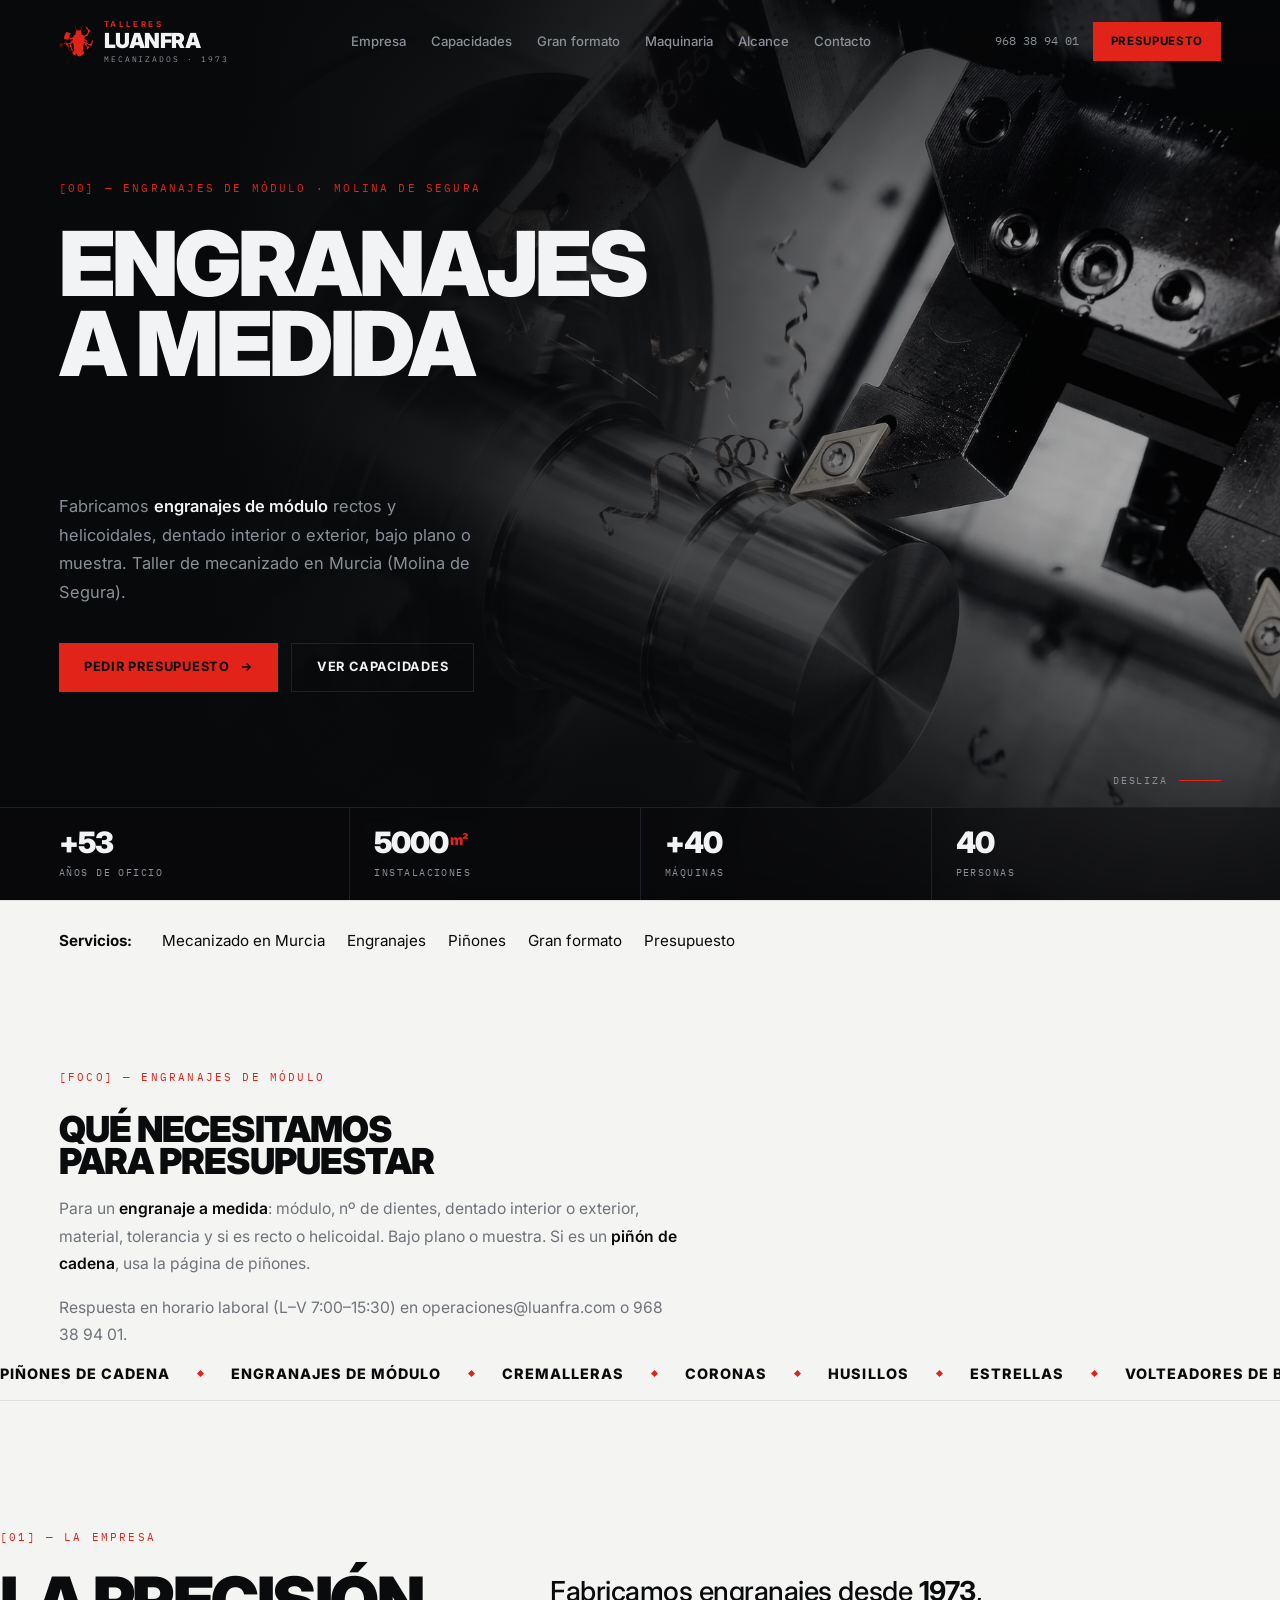
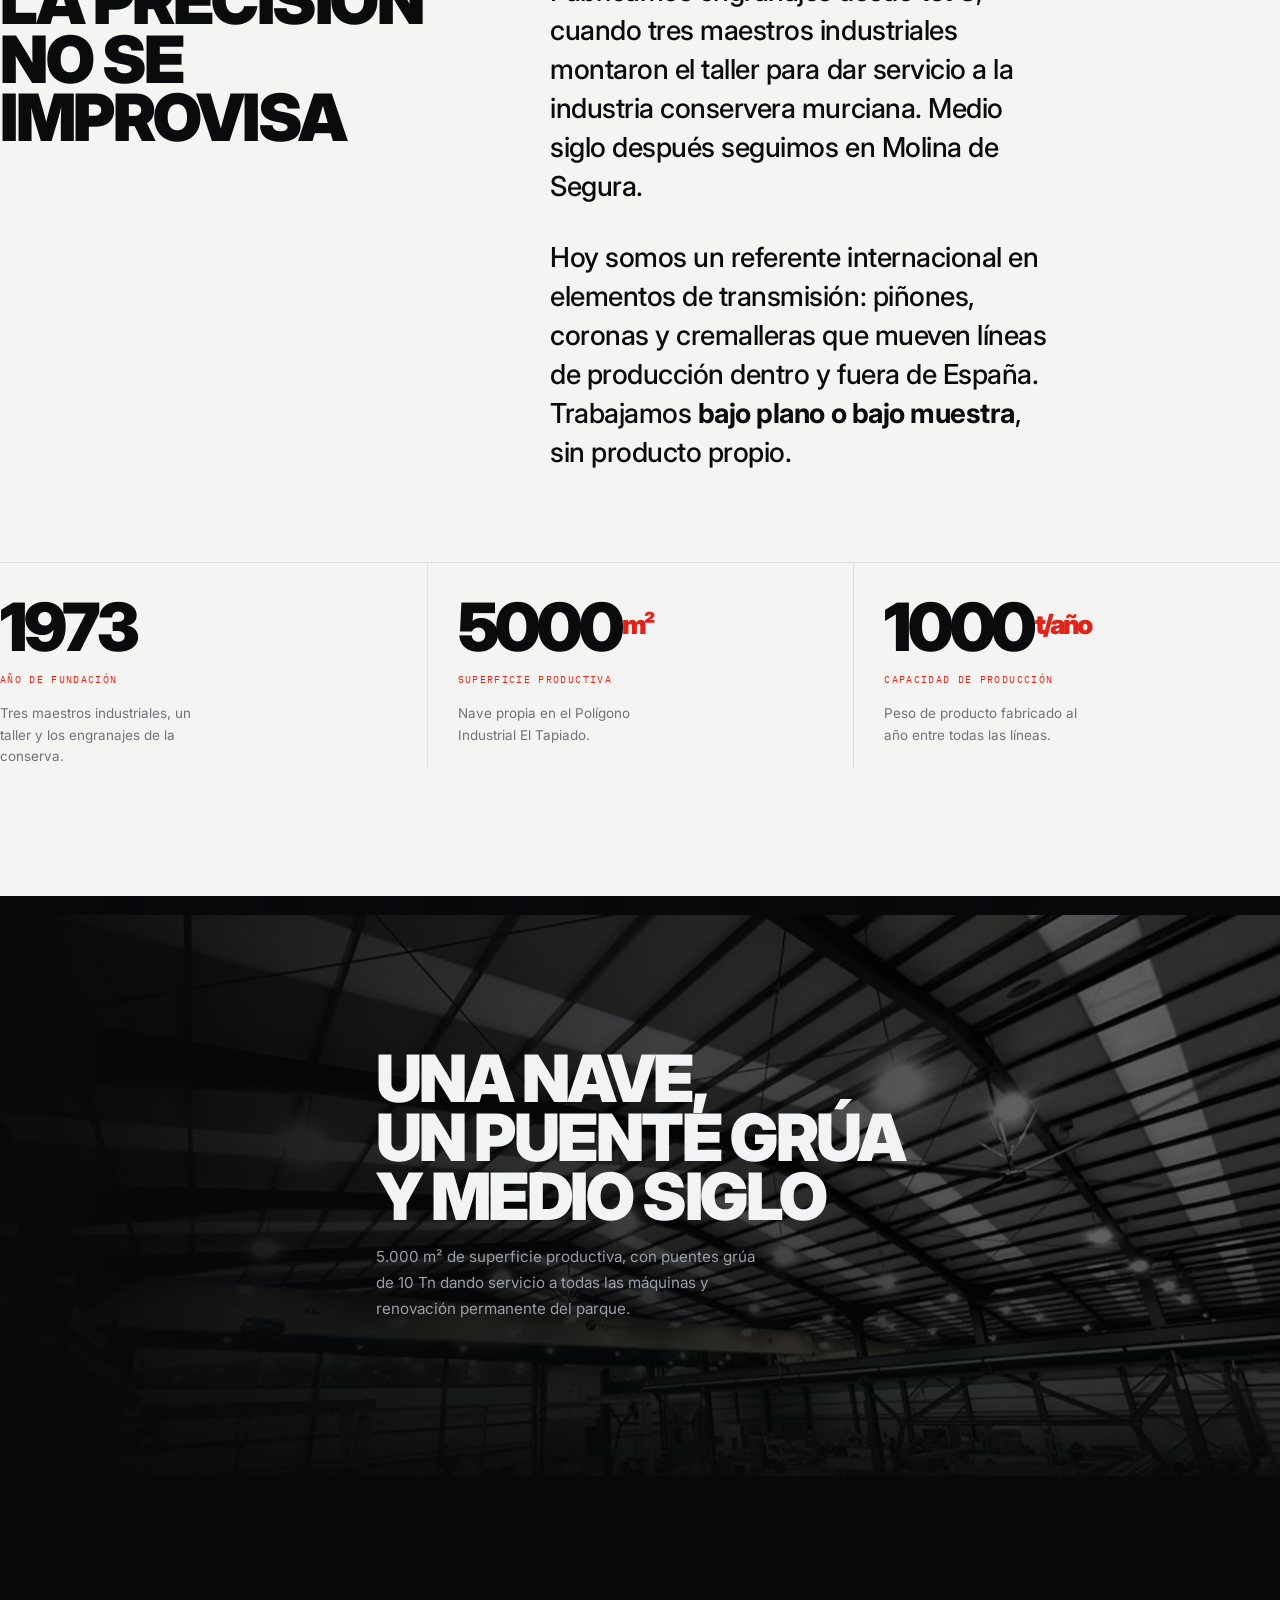
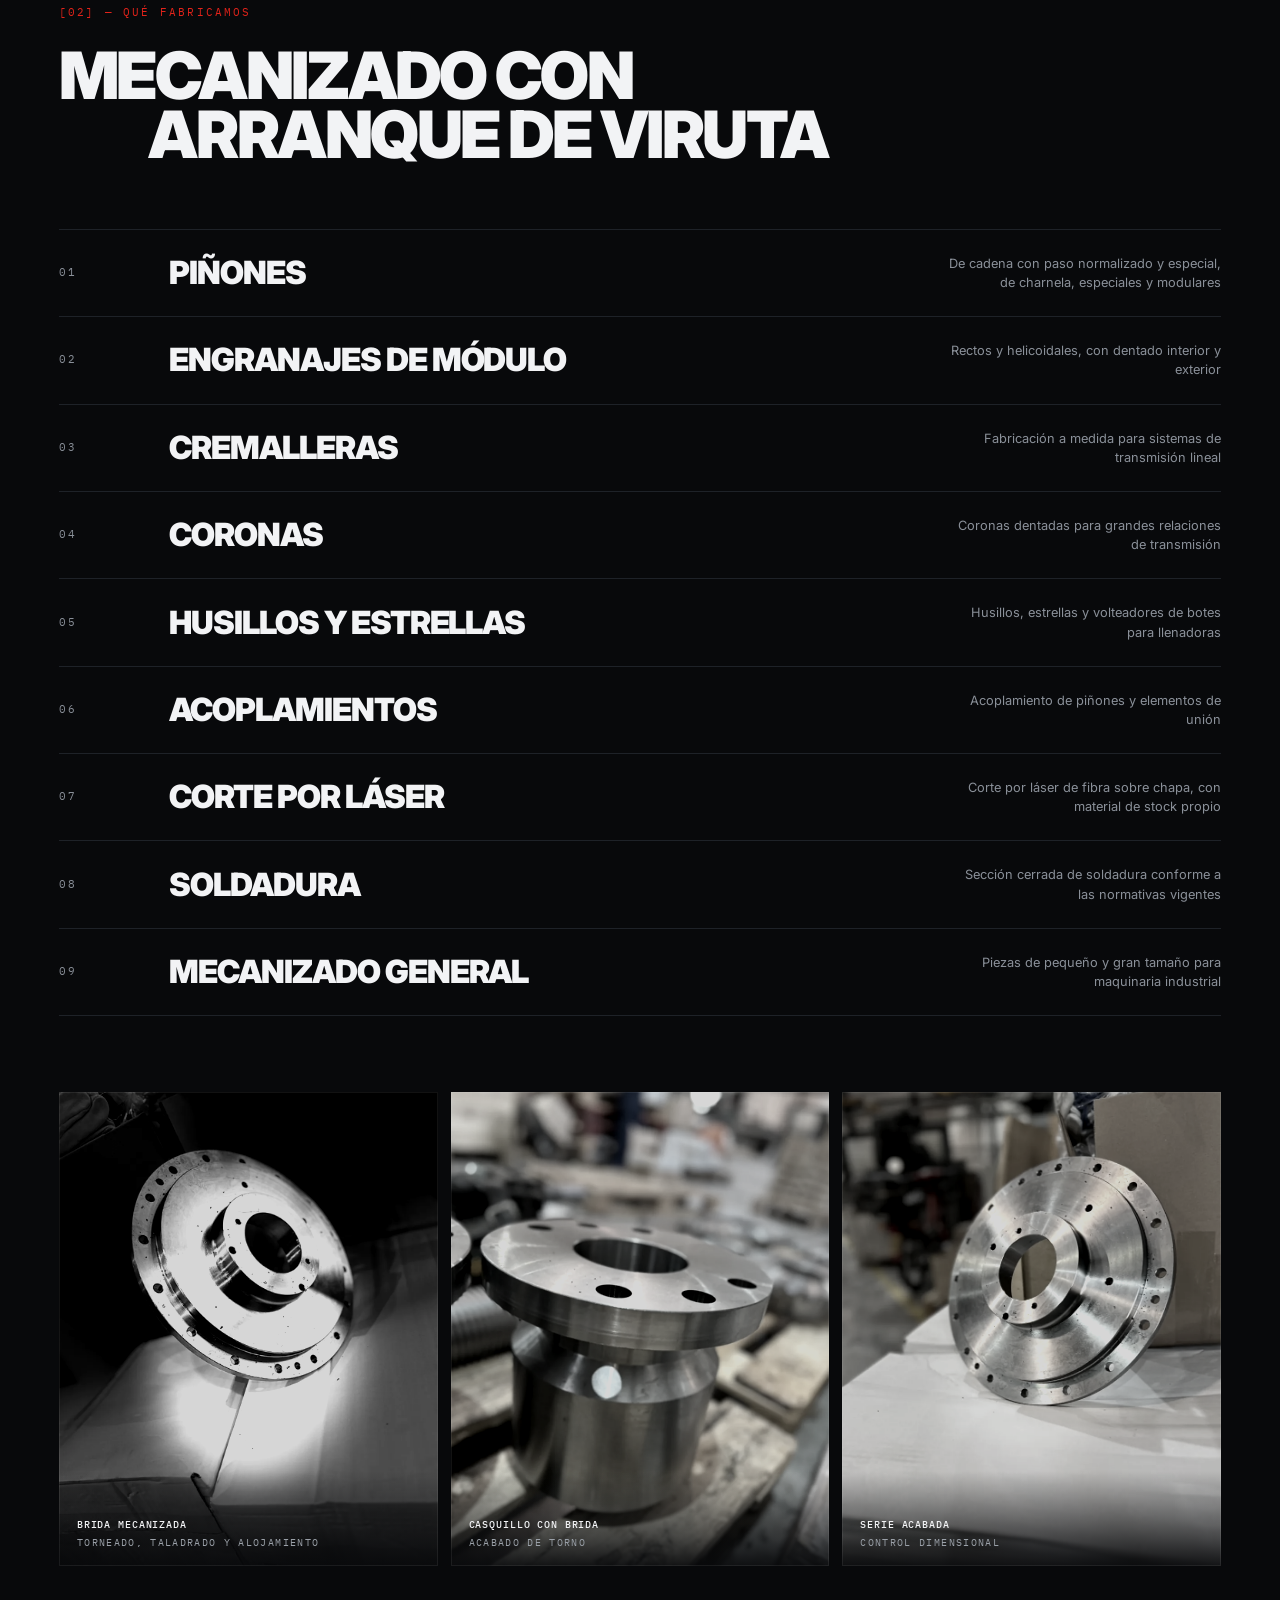
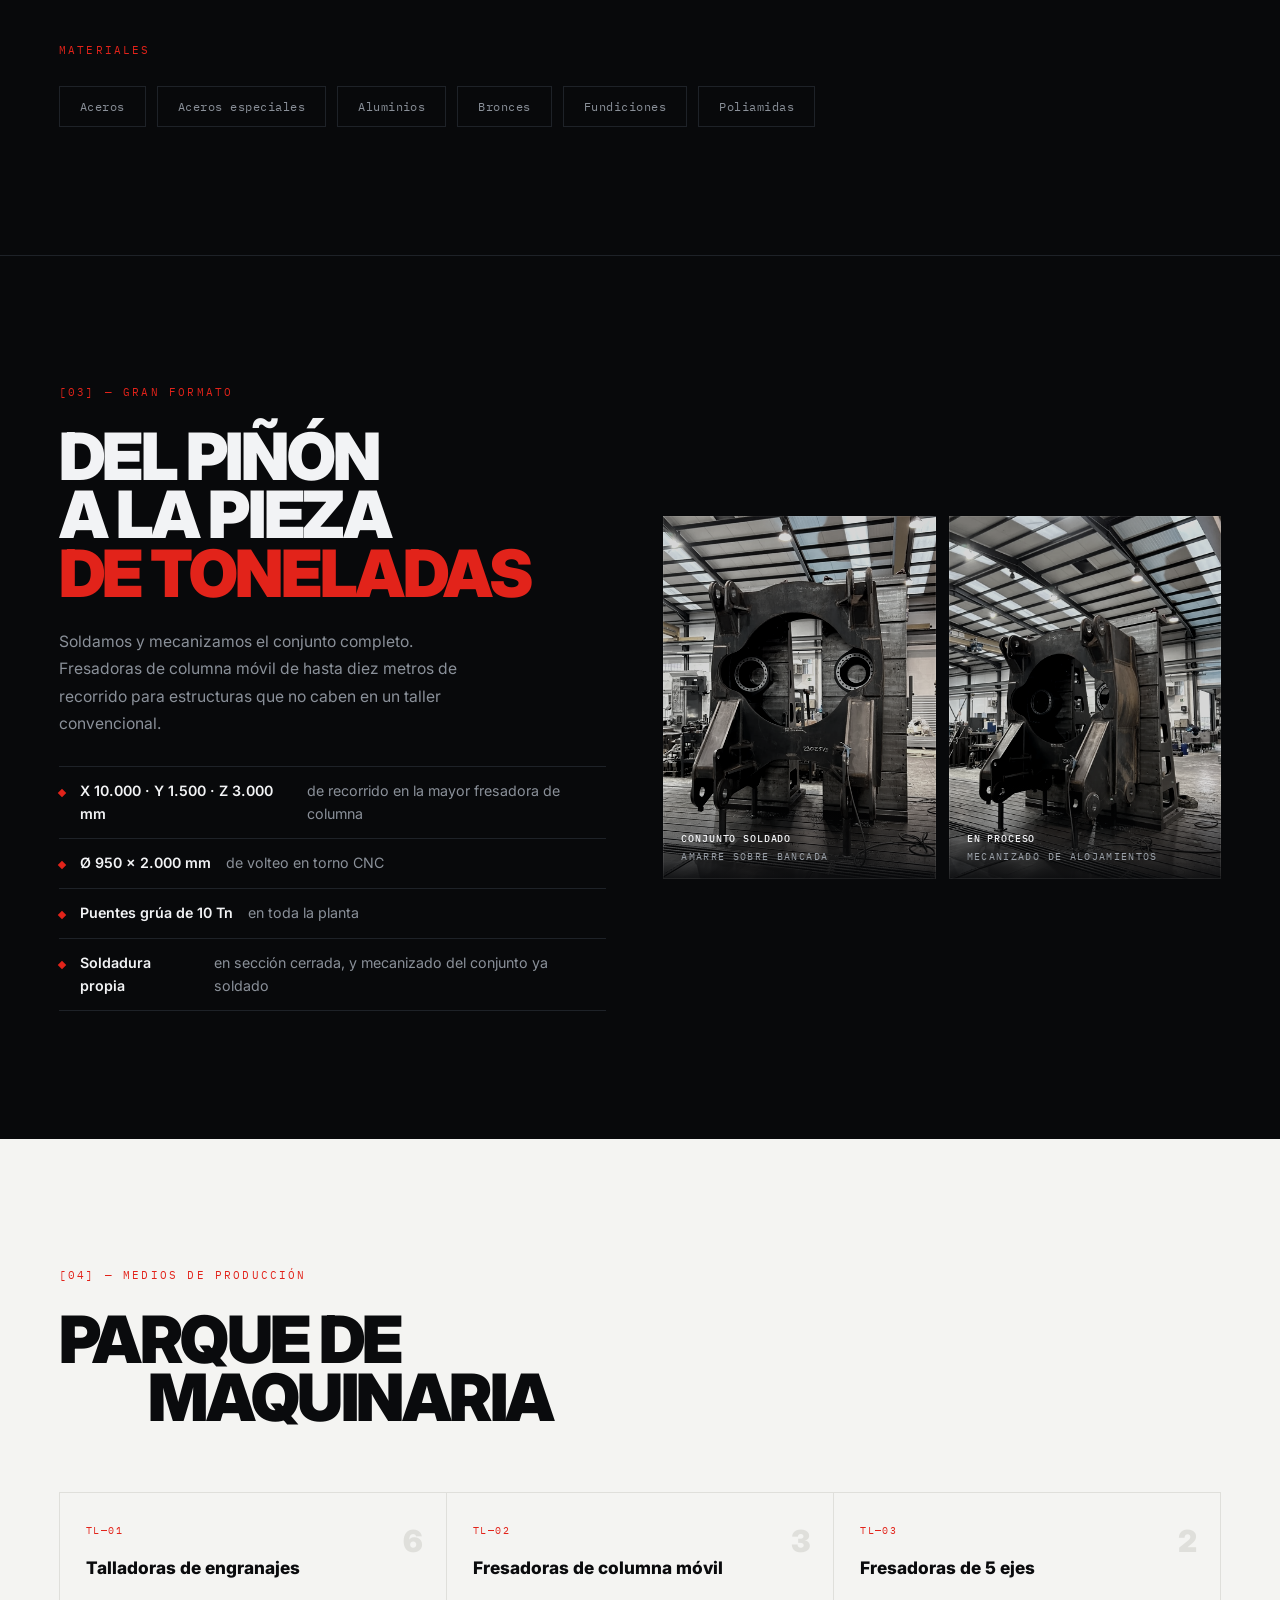
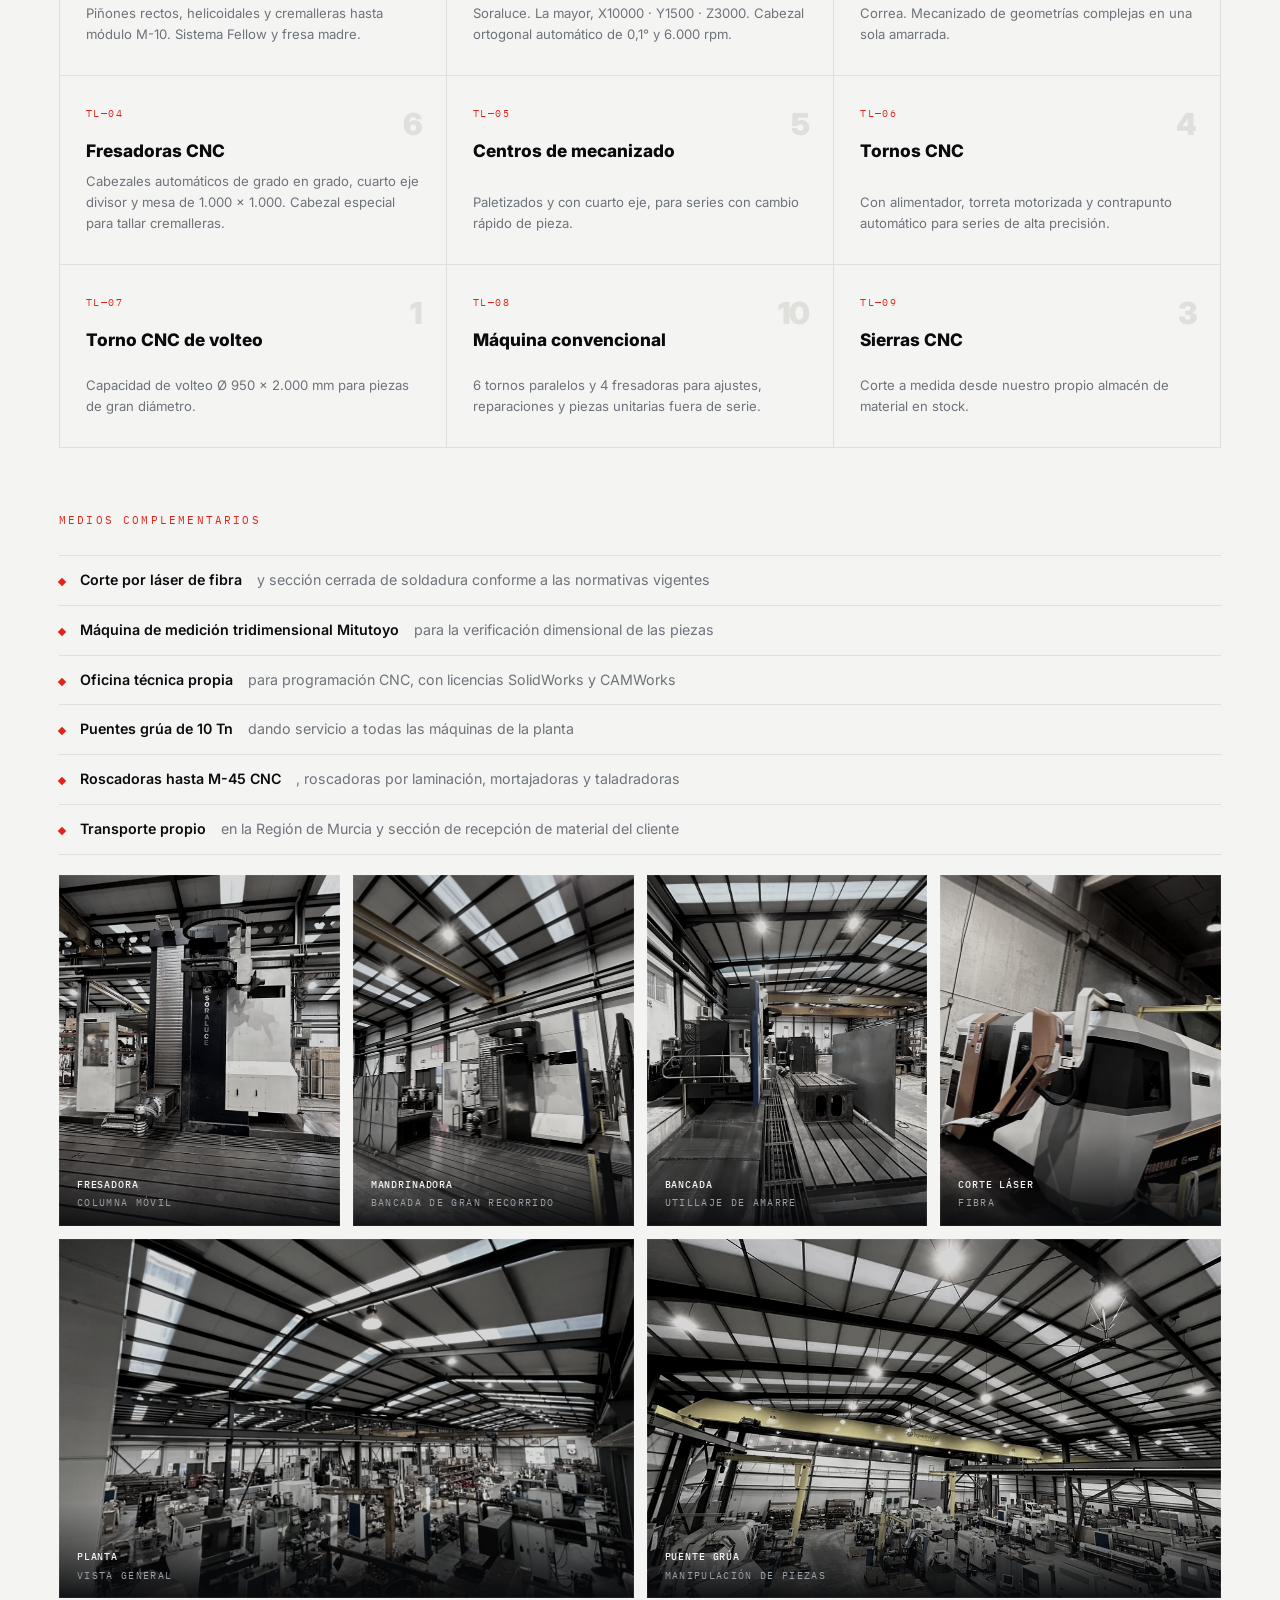
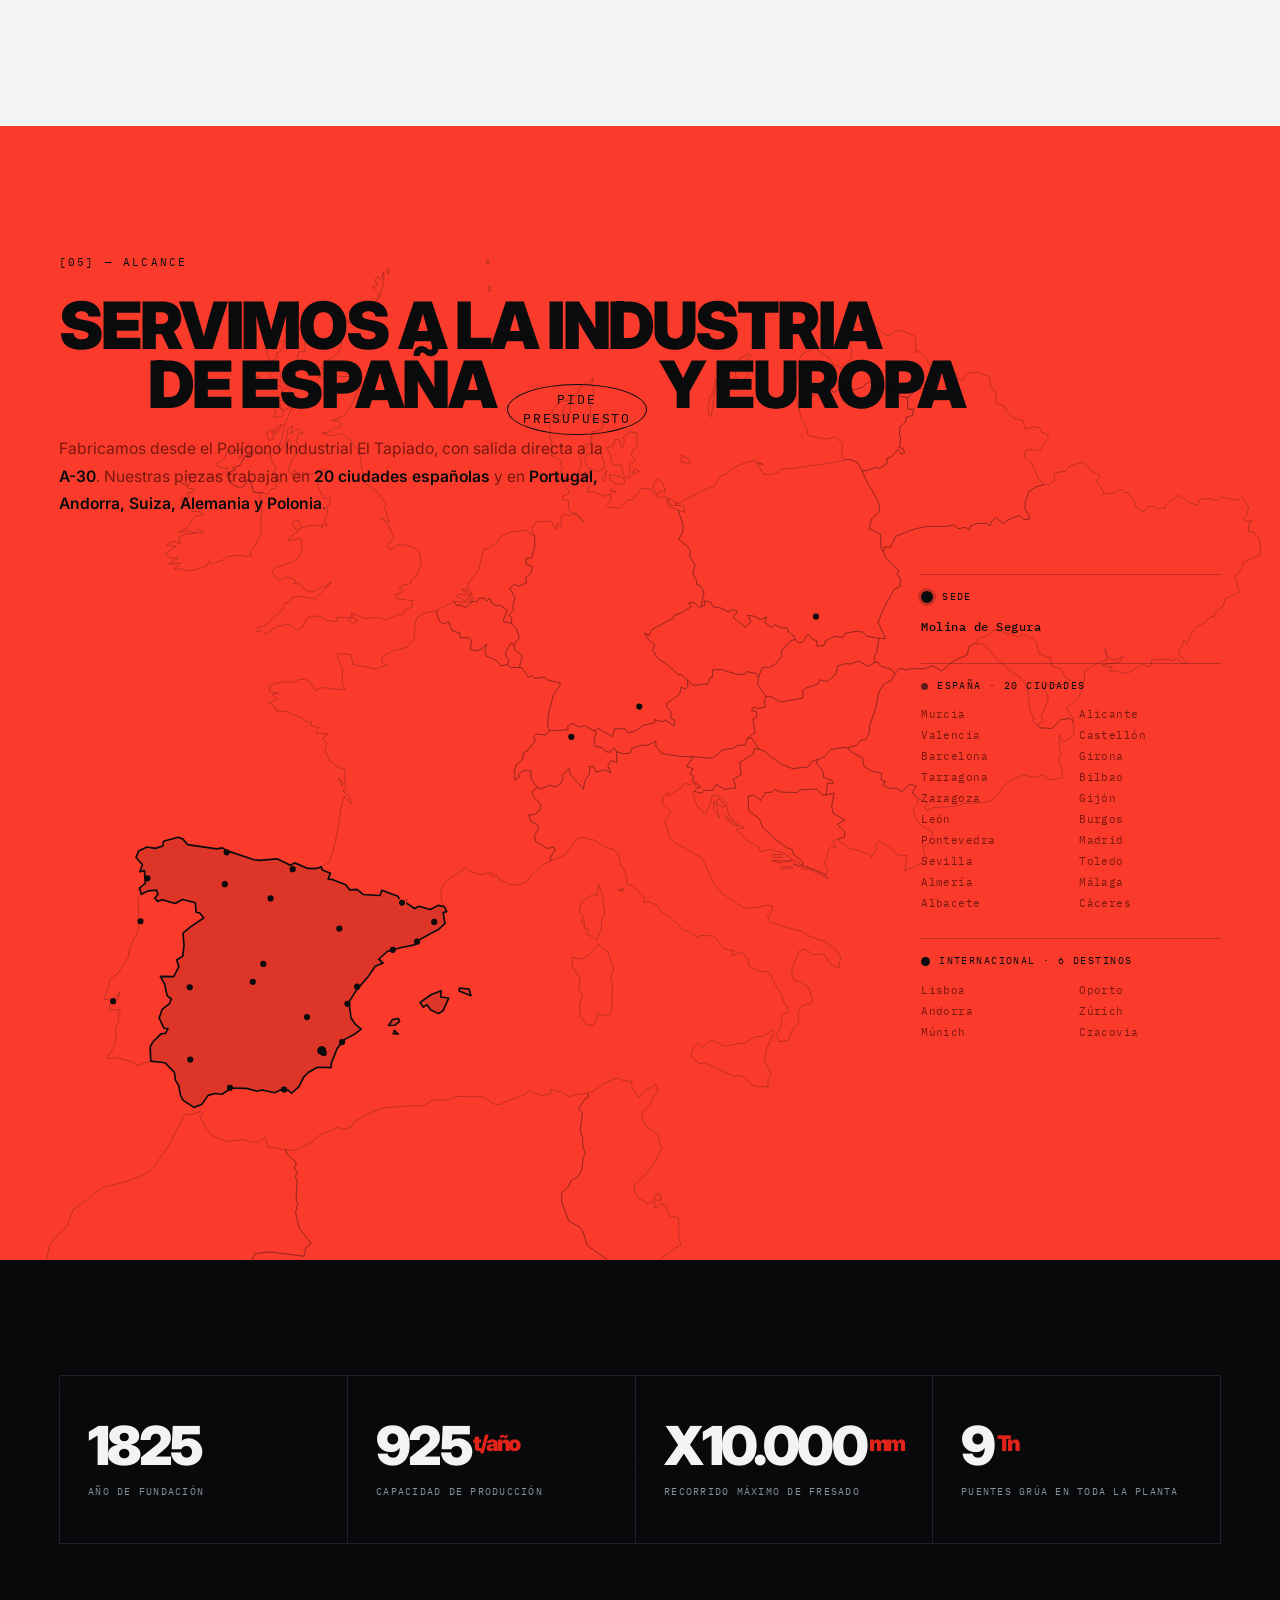
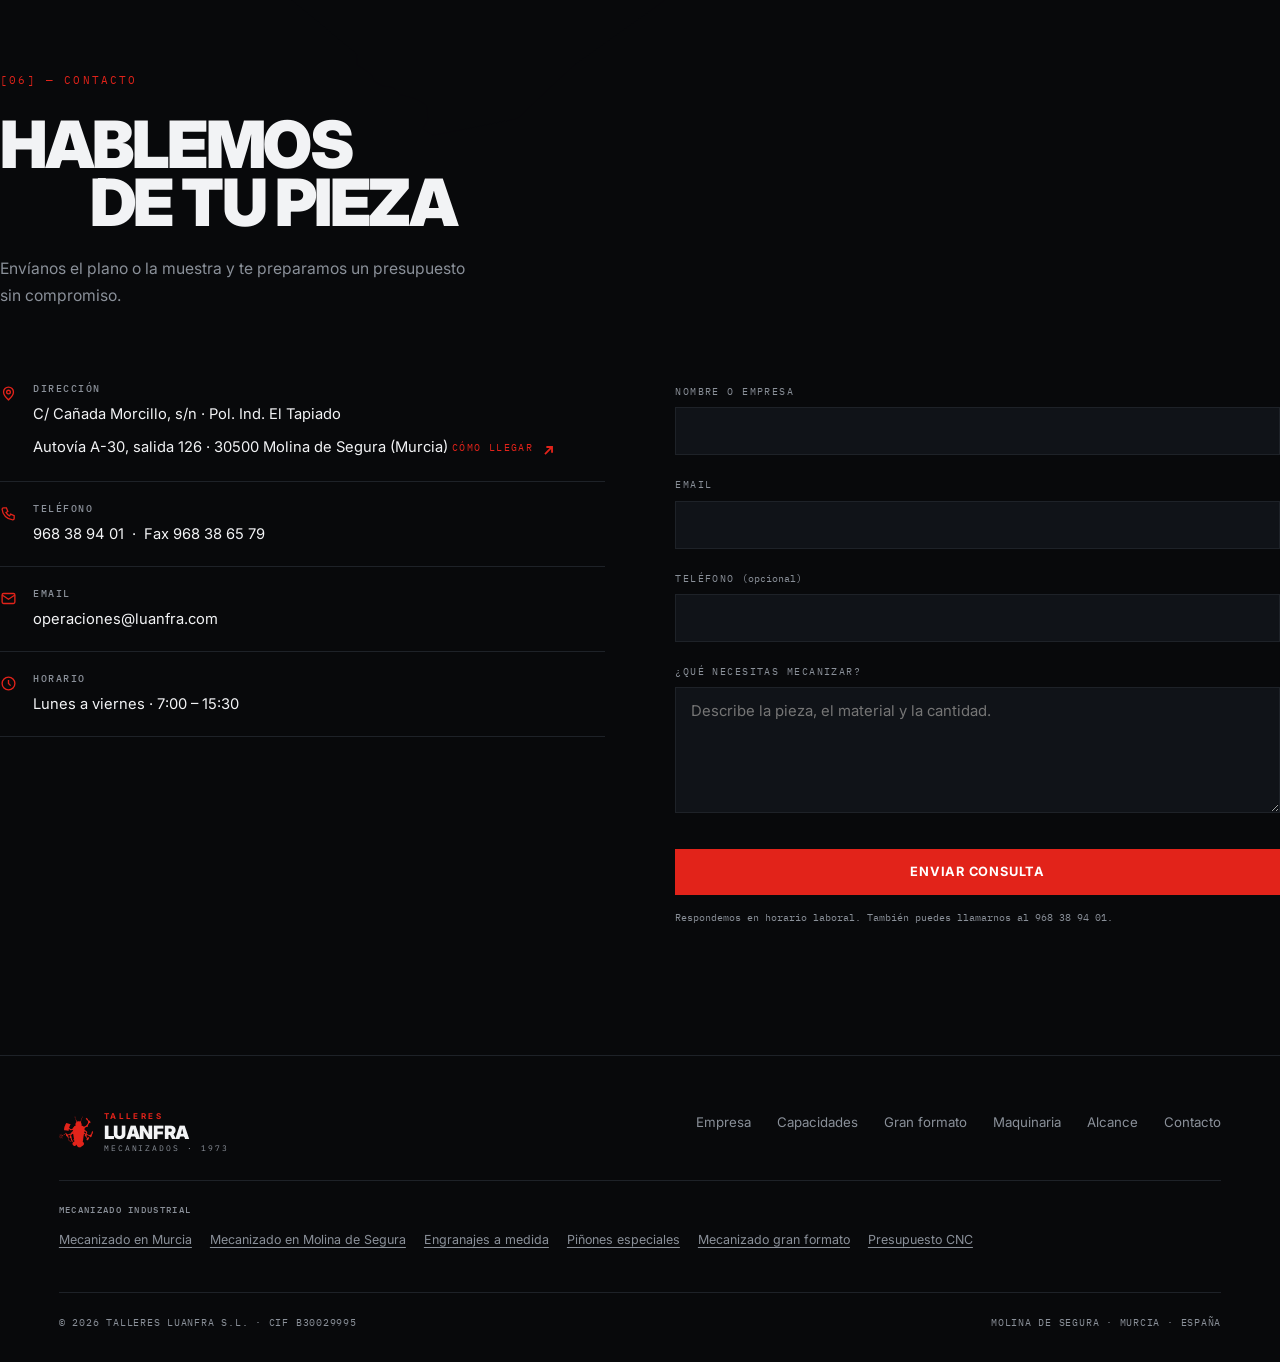
==== commit ed6d10e5: "Fix GSC duplicates: trailing slash + unique landing blocks. Co-authored-by: Cursor <cursoragent@curs" ====
--- a/engranajes/index.html
+++ b/engranajes/index.html
@@ -618,6 +618,16 @@
     <a href="#contacto">Presupuesto</a>
   </div>
 </section>
+
+<section id="foco-landing" class="tema t-blanco" data-tema="blanco" style="padding:clamp(48px,7vw,88px) 0 0">
+  <div class="wrap">
+    <span class="marca-sec">[Foco] — Engranajes de módulo</span>
+    <h2 class="h-l" style="max-width:18ch;margin-bottom:18px">Qué necesitamos para presupuestar</h2>
+    <p class="cuerpo" style="max-width:62ch;margin-bottom:16px">Para un <strong>engranaje a medida</strong>: módulo, nº de dientes, dentado interior o exterior, material, tolerancia y si es recto o helicoidal. Bajo plano o muestra. Si es un <strong>piñón de cadena</strong>, usa la página de <a href="/pinones/">piñones</a>.</p>
+    <p class="cuerpo" style="max-width:62ch">Respuesta en horario laboral (L–V 7:00–15:30) en <a href="mailto:operaciones@luanfra.com">operaciones@luanfra.com</a> o 968 38 94 01.</p>
+  </div>
+</section>
+
 <!-- ============ EMPRESA (blanco) ============ -->
 <section class="tema t-blanco" data-tema="blanco" id="empresa">
   <div class="cinta" aria-hidden="true">
